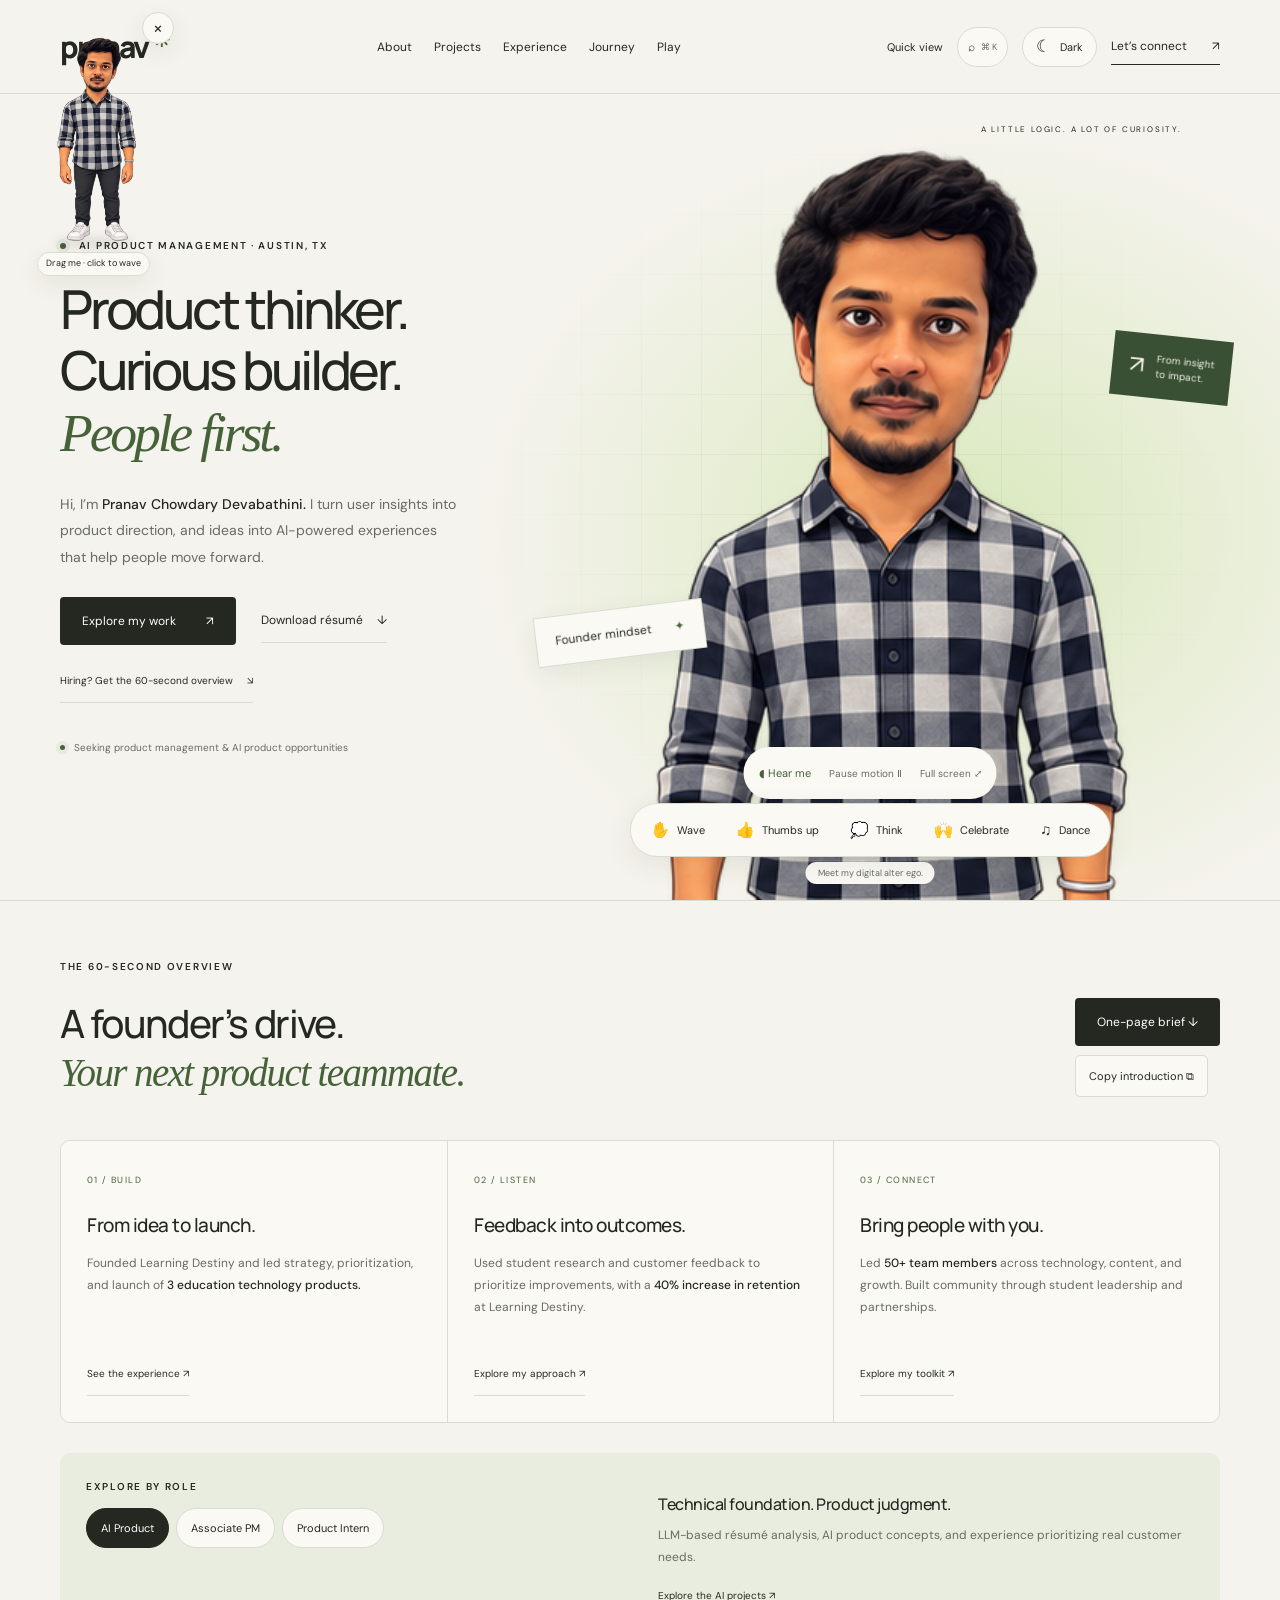
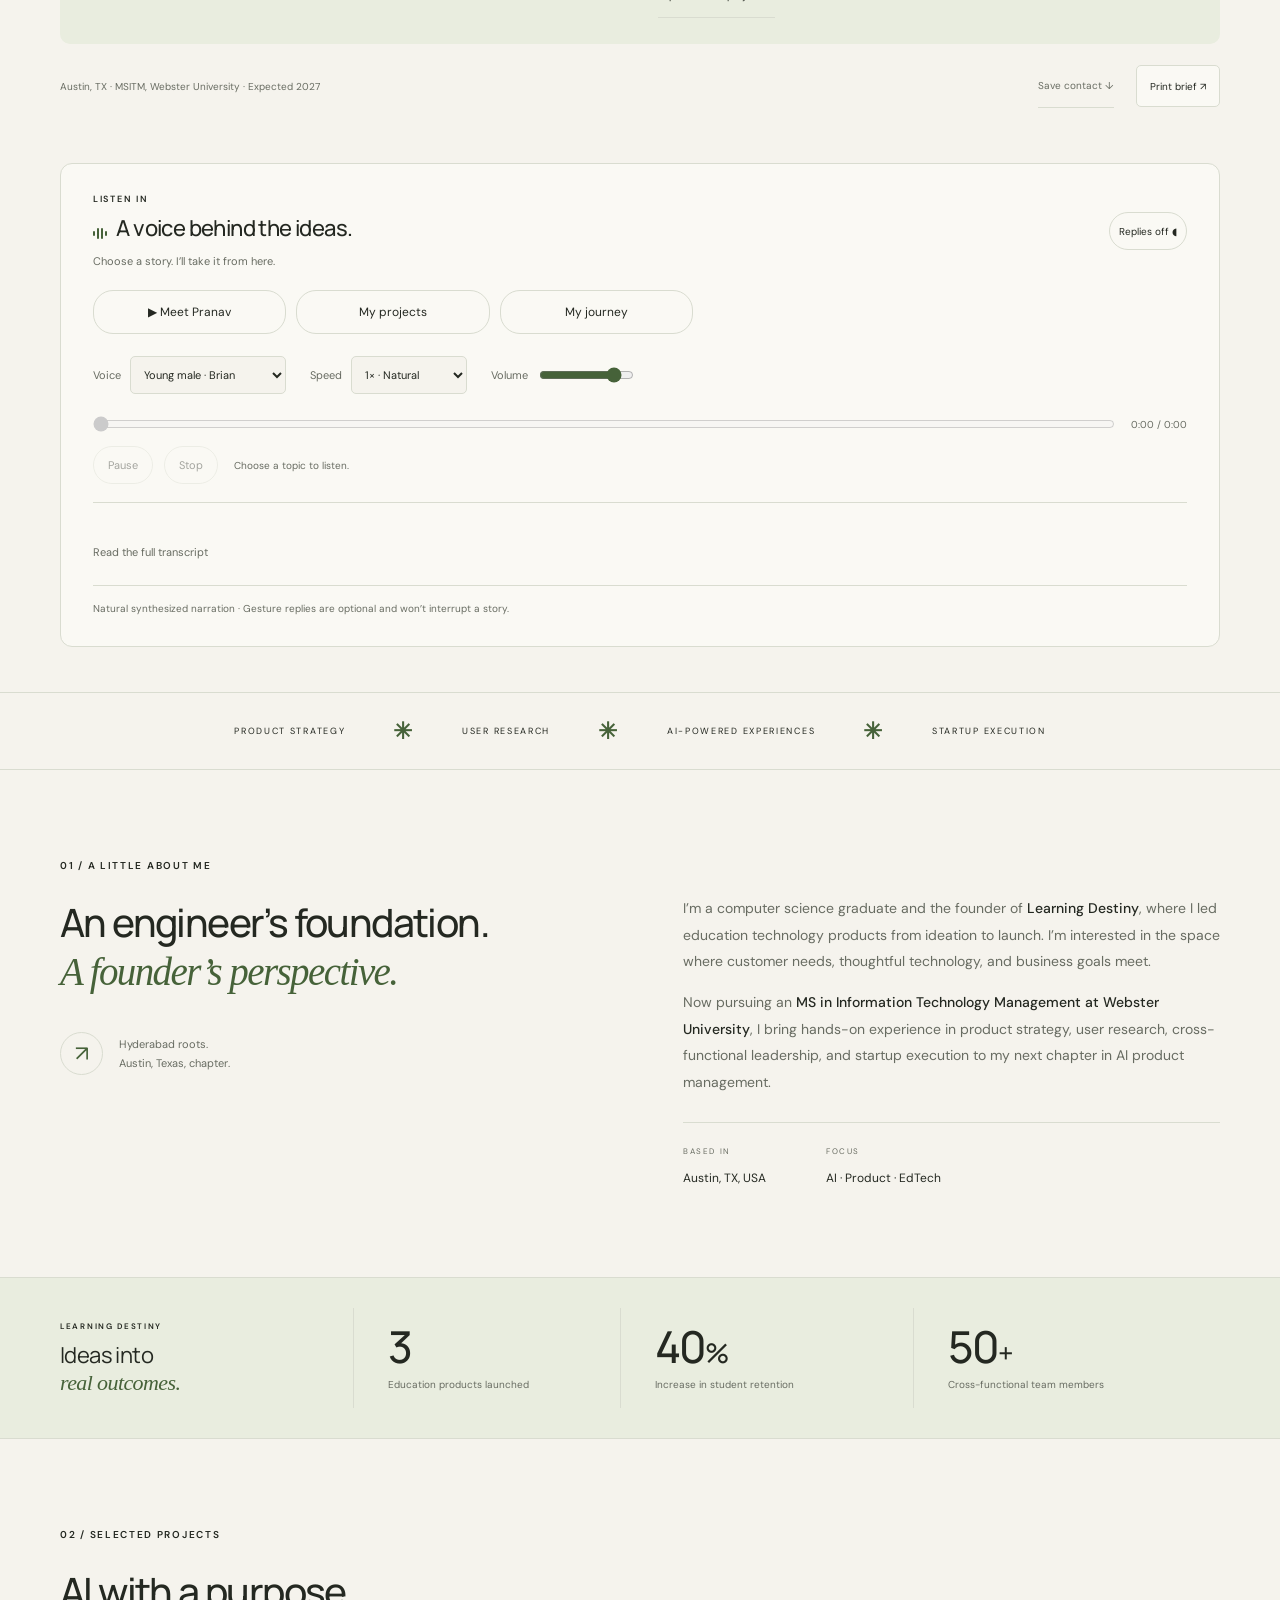
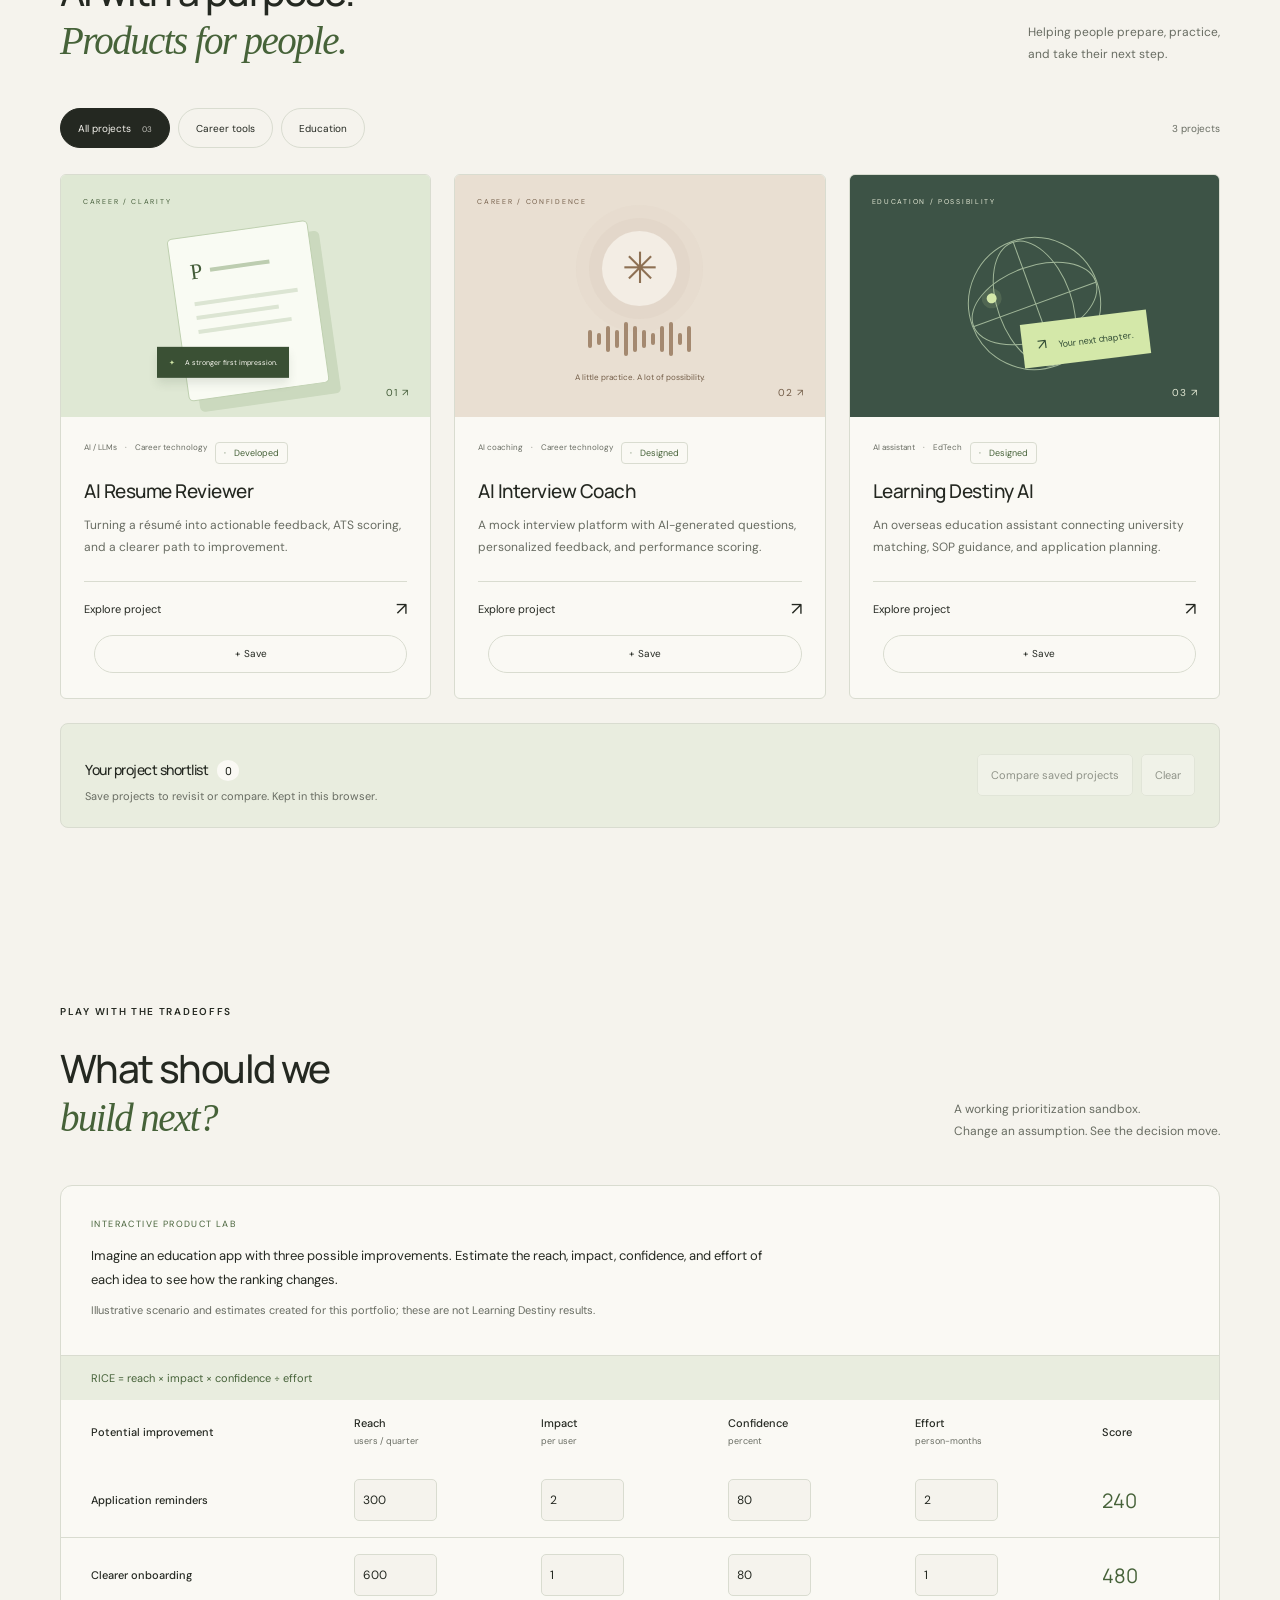
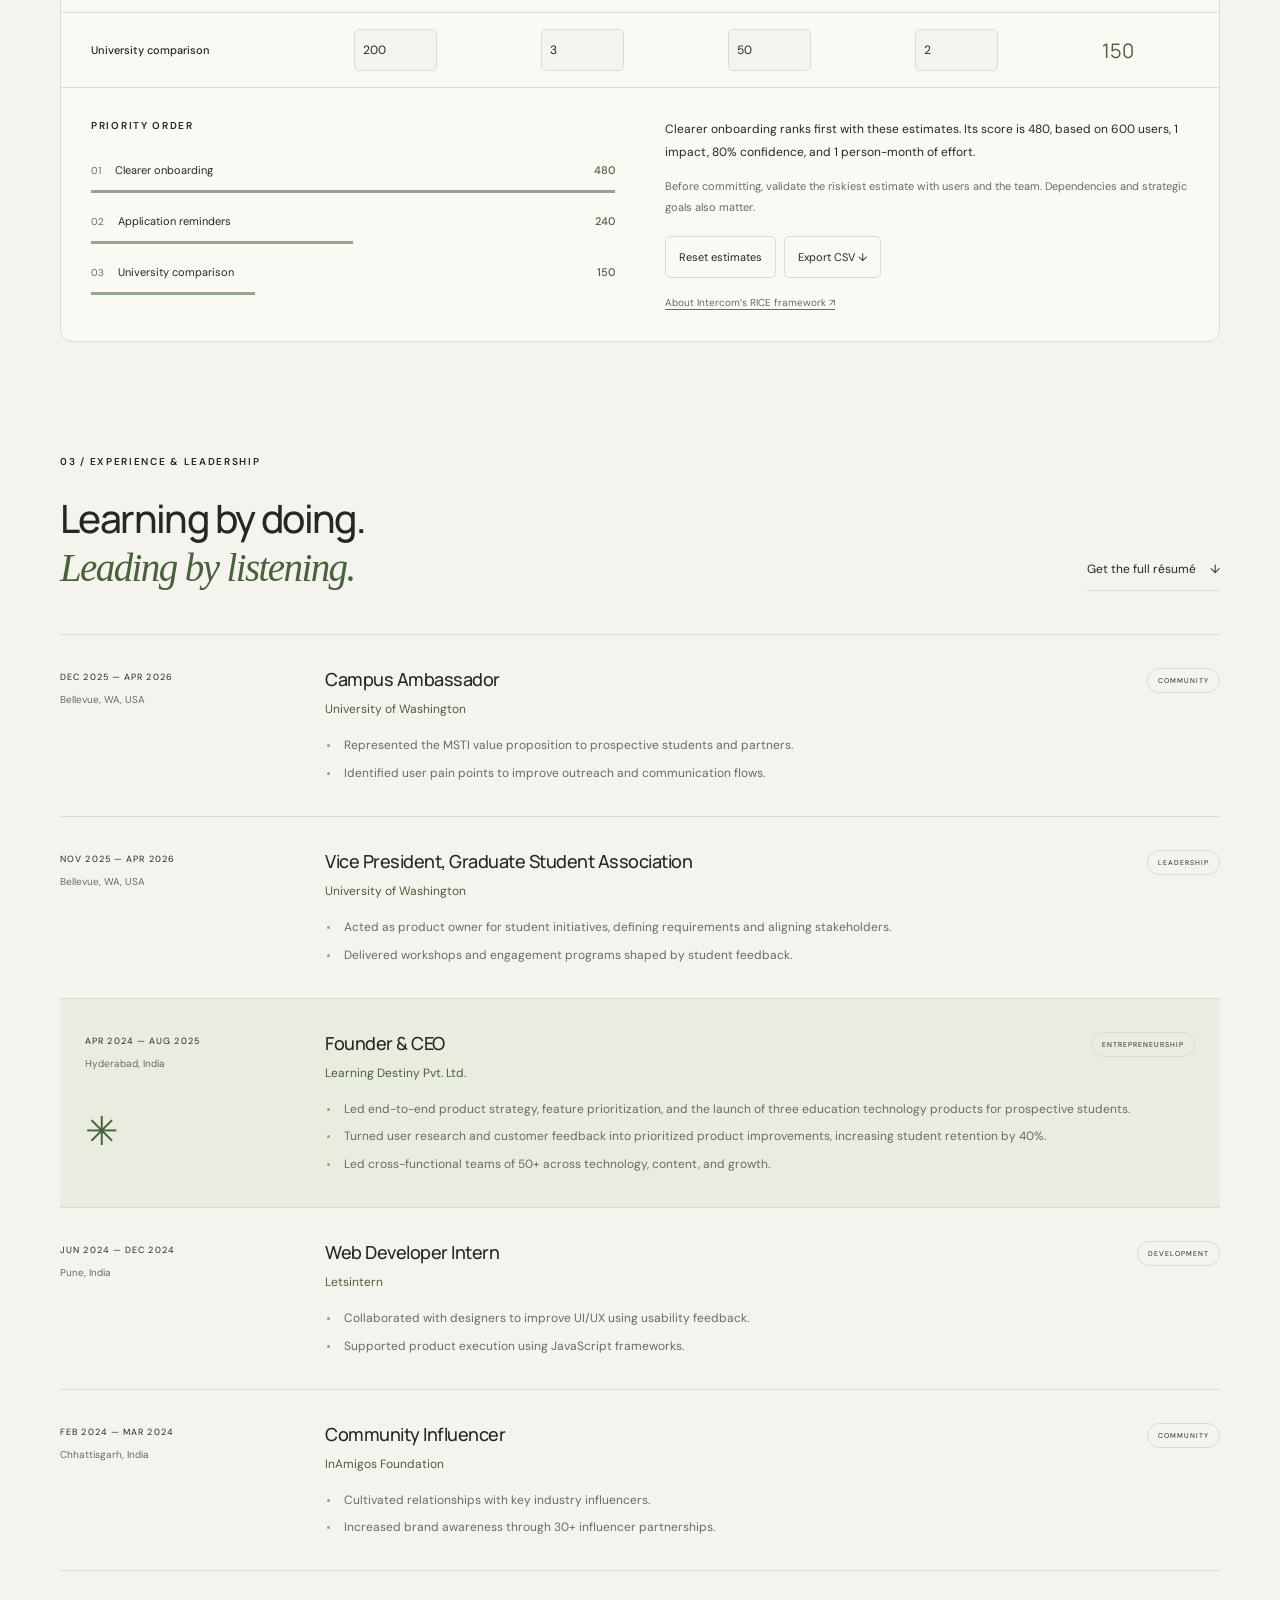
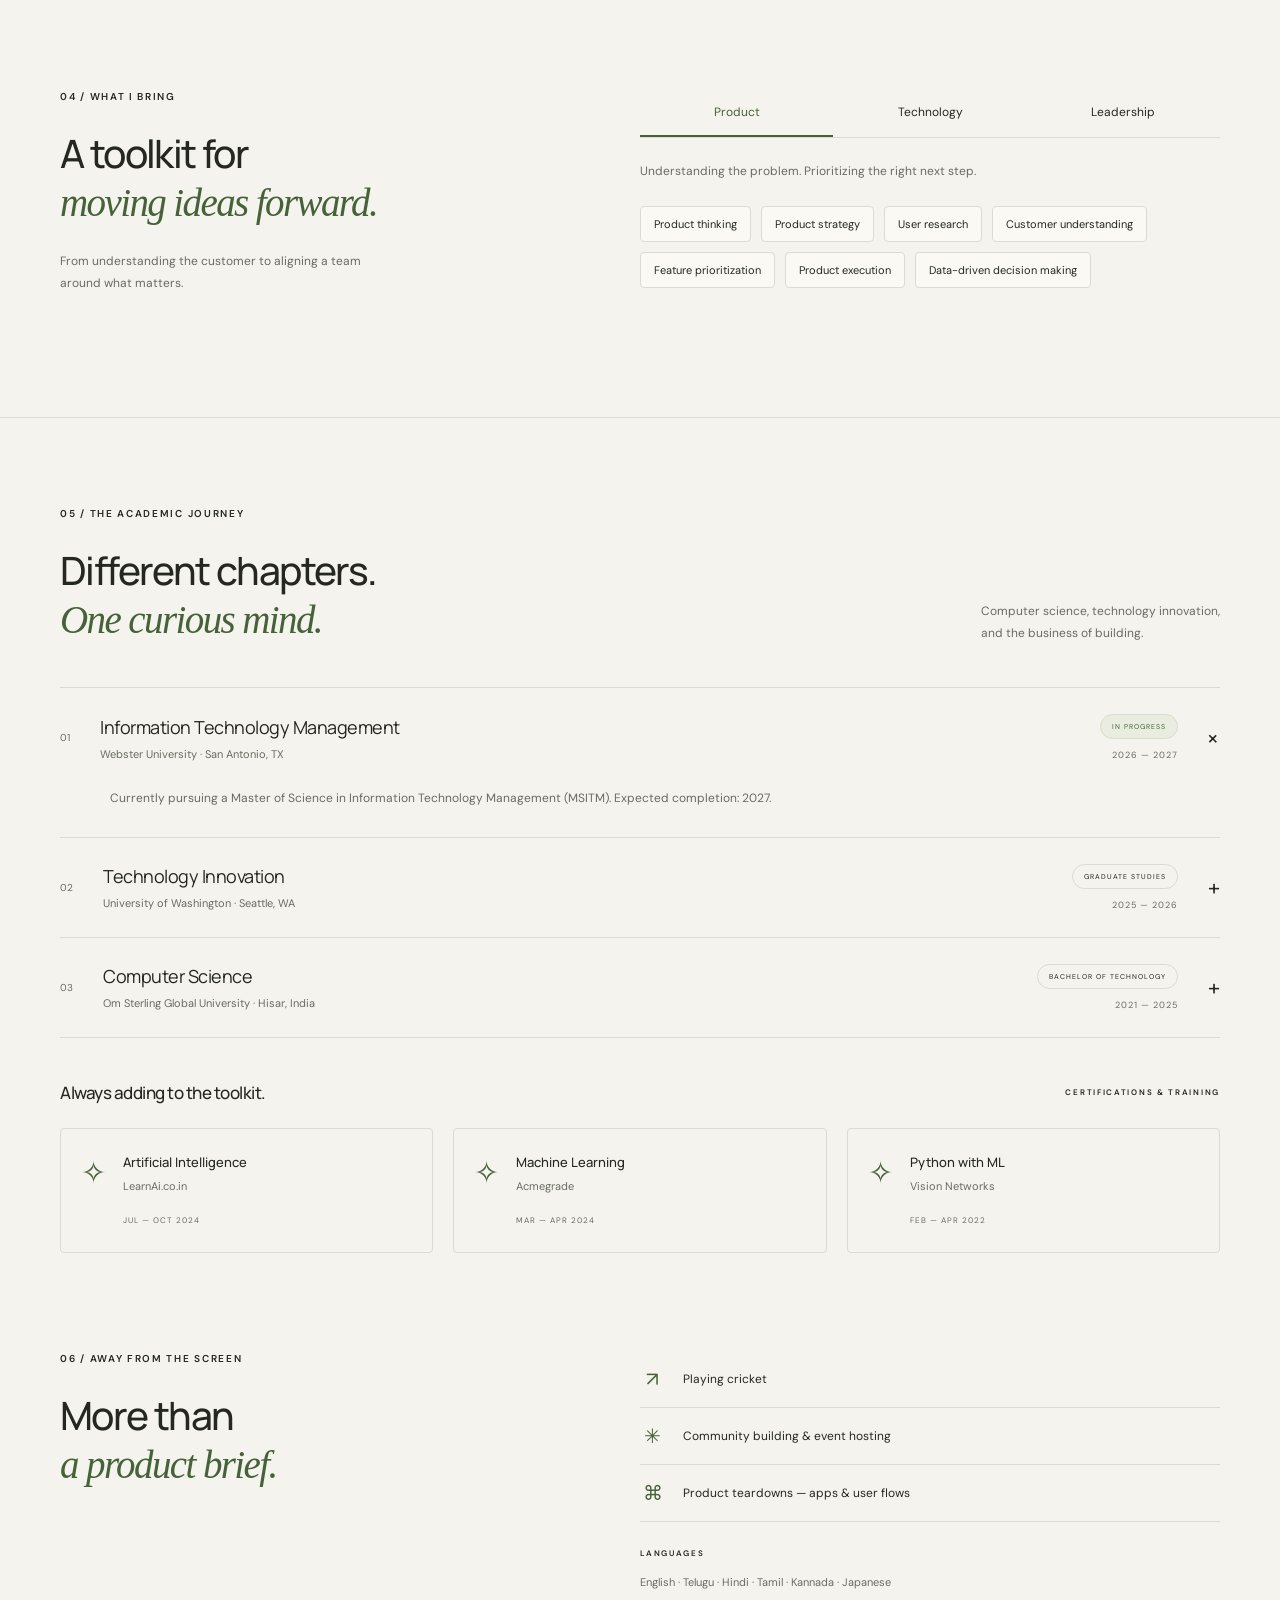
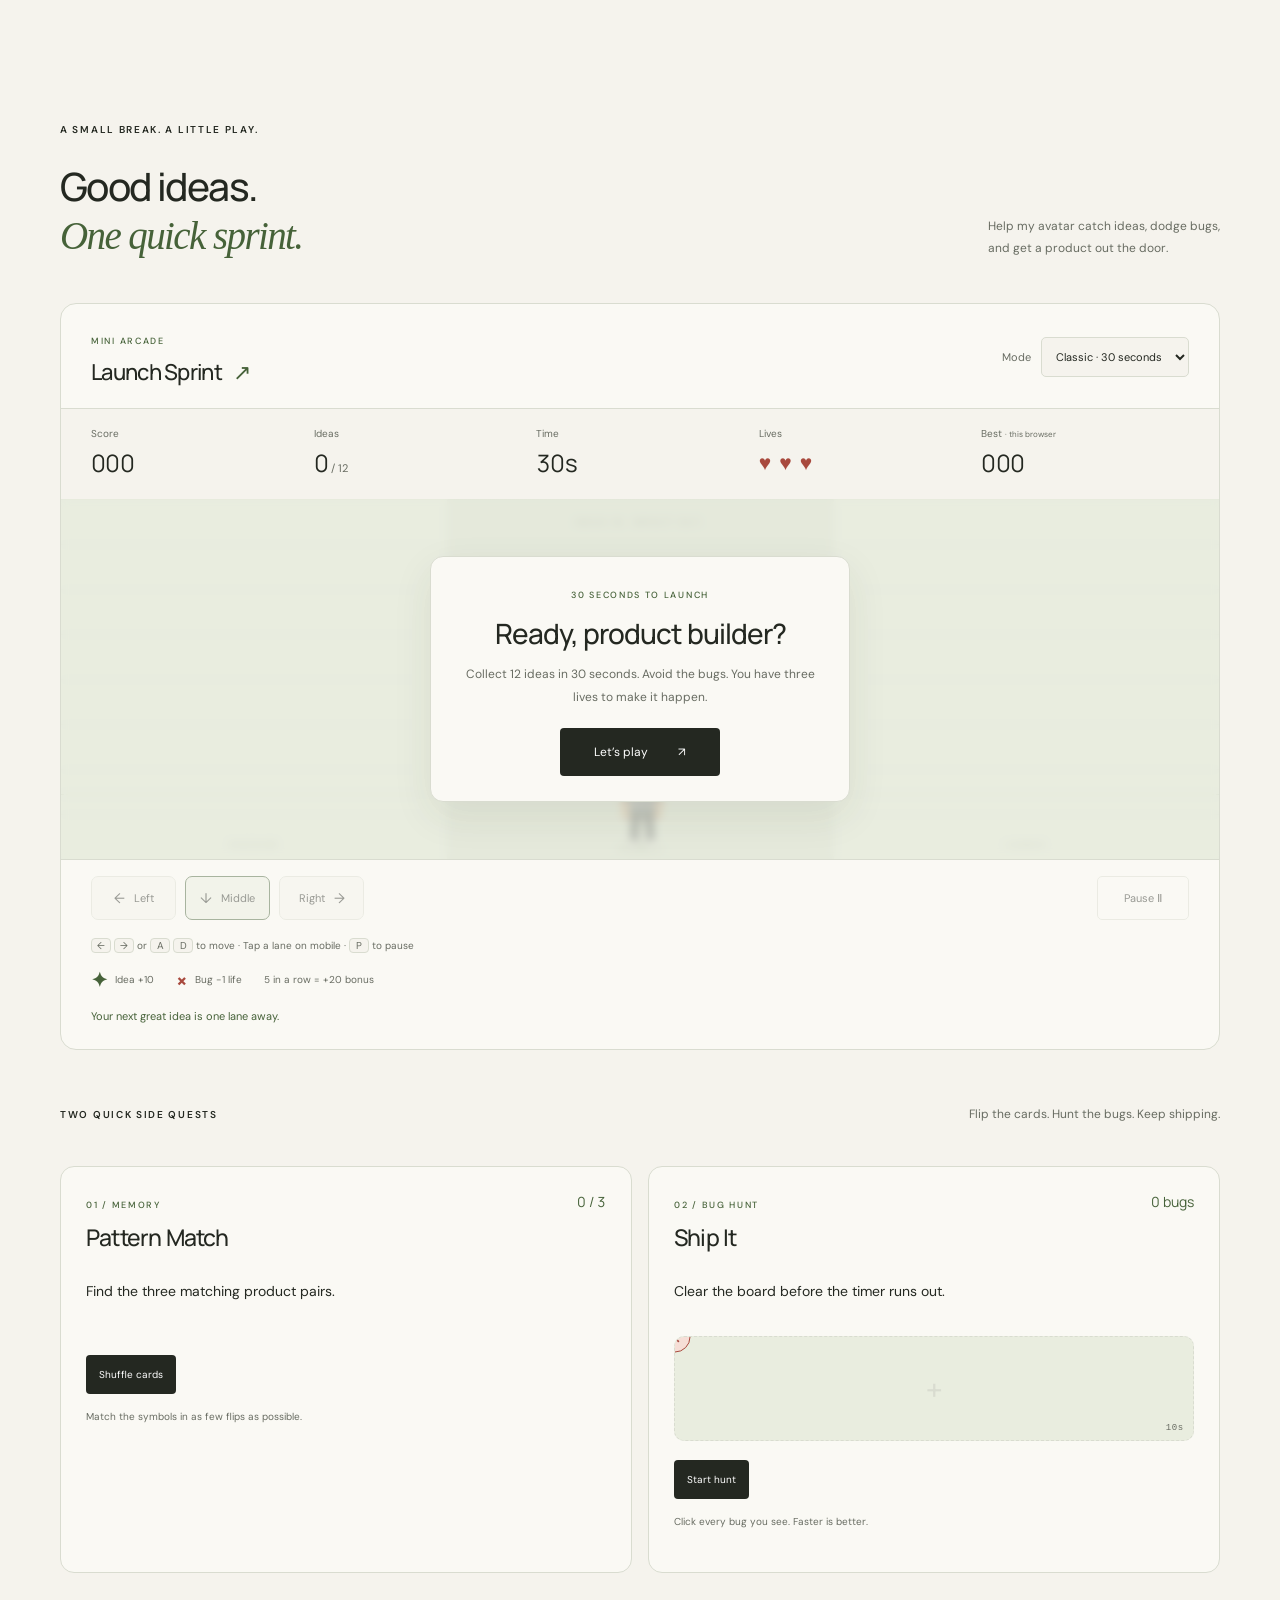
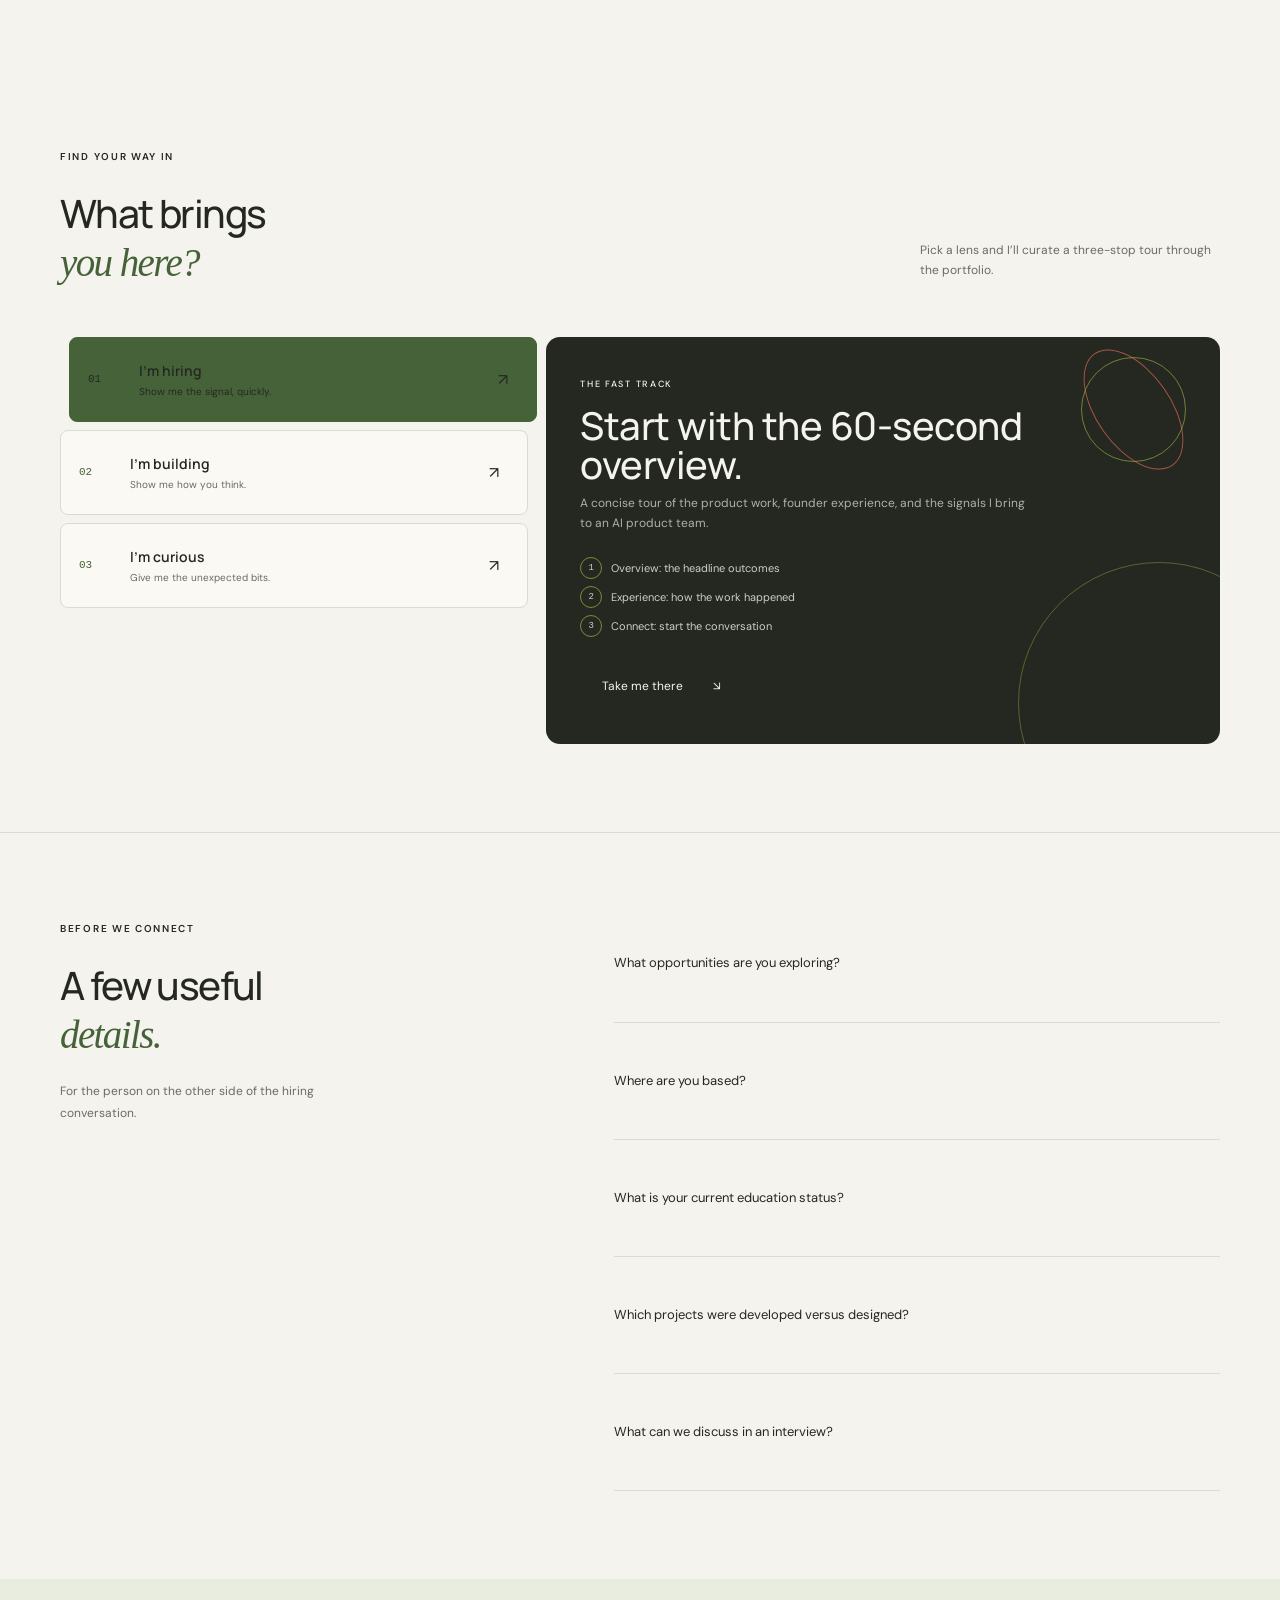
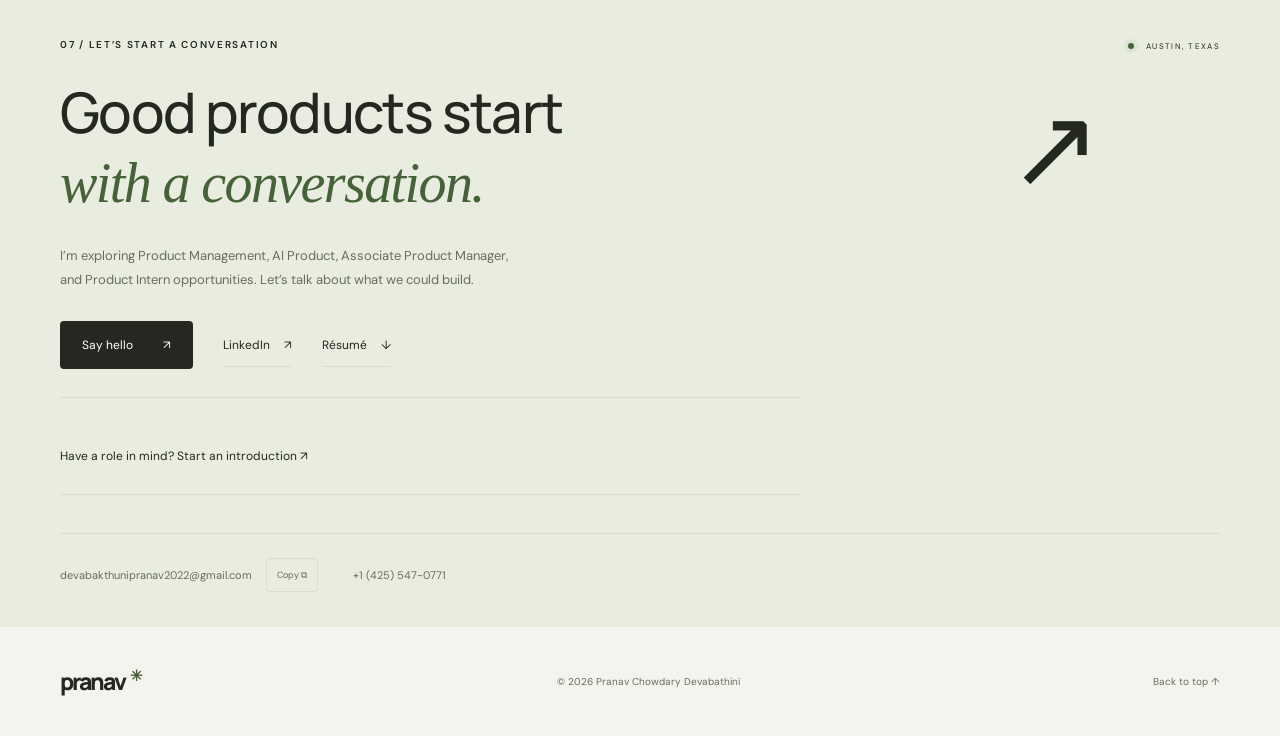
==== index.html @ 9f492f3c "Initial portfolio site" ====
<!doctype html>
<html lang="en">
<head>
  <meta charset="UTF-8">
  <meta name="viewport" content="width=device-width, initial-scale=1.0">
  <meta name="description" content="Pranav Chowdary Devabathini — AI product management, founder of Learning Destiny, and MSITM graduate student. Explore my products, experience, and journey.">
  <meta name="theme-color" content="#f5f3ed">
  <meta property="og:title" content="Pranav Devabathini · Product thinker. Curious builder.">
  <meta property="og:description" content="From user insights to AI-powered products. Explore Pranav’s projects, startup experience, and technology journey.">
  <meta property="og:type" content="website">
  <script type="application/ld+json">{"@context":"https://schema.org","@type":"Person","name":"Pranav Chowdary Devabathini","email":"devabakthunipranav2022@gmail.com","sameAs":["https://www.linkedin.com/in/pranavdevabathini"],"knowsAbout":["AI product development","Product strategy","User research","Cross-functional leadership"],"address":{"@type":"PostalAddress","addressLocality":"Austin","addressRegion":"TX","addressCountry":"US"}}</script>
  <title>Pranav Devabathini · AI & Product</title>
  <link rel="icon" href="assets/favicon.svg" type="image/svg+xml">
  <link rel="preconnect" href="https://fonts.googleapis.com">
  <link rel="preconnect" href="https://fonts.gstatic.com" crossorigin>
  <link rel="stylesheet" href="styles.css">
  <link rel="stylesheet" href="avatar.css">
  <link rel="stylesheet" href="themes.css">
  <script src="theme.js"></script>
  <link rel="preload" href="assets/pranav-avatar-sprite.png" as="image">
  <script src="script.js" defer></script>
  <script src="avatar.js" defer></script>
  <script src="voice-data.js" defer></script>
  <script src="voice.js" defer></script>
  <link rel="stylesheet" href="voice.css">
  <link rel="stylesheet" href="recruiter.css">
  <script src="recruiter.js" defer></script>
  <link rel="stylesheet" href="game.css">
  <script src="game.js" defer></script>
  <script src="side-games.js" defer></script>
  <link rel="stylesheet" href="pathfinder.css">
  <script src="pathfinder.js" defer></script>
  <link rel="preload" href="assets/pranav-avatar-talking.png" as="image">
  <link rel="preload" href="assets/pranav-avatar-gestures.png" as="image">
</head>
<body>
  <a class="skip" href="#main">Skip to content</a>
  <div class="reading-progress" aria-hidden="true"></div>
  <header class="header">
    <a class="wordmark" href="#home" aria-label="Pranav, home">pranav<span>✳</span></a>
    <button class="menu-toggle" aria-expanded="false" aria-controls="navigation">Menu <span aria-hidden="true">☰</span></button>
    <nav id="navigation" aria-label="Main navigation">
      <a href="#about">About</a><a href="#projects">Projects</a><a href="#experience">Experience</a><a href="#journey">Journey</a><a href="#play" class="game-shortcut">Play</a>
      <a class="mobile-contact" href="#connect">Let’s connect ↗</a>
    </nav>
    <div class="header-actions"><a class="quick-link" href="#overview">Quick view</a><button type="button" class="search-trigger" data-command-open aria-label="Search portfolio, Command or Control K">⌕ <span>Search</span><kbd>⌘ K</kbd></button><button id="theme-toggle" class="theme-toggle" type="button" aria-label="Switch to dark theme" aria-pressed="false"><span aria-hidden="true">☾</span> <span id="theme-label">Dark</span></button><a class="header-cta" href="#connect">Let’s connect <span aria-hidden="true">↗</span></a></div>
  </header>
  <main id="main">
    <section class="hero" id="home" aria-labelledby="hero-title">
      <div class="hero-copy">
        <p class="eyebrow"><span class="dot"></span> AI PRODUCT MANAGEMENT · AUSTIN, TX</p>
        <h1 id="hero-title">Product thinker.<br>Curious builder.<br><em>People first.</em></h1>
        <p class="intro">Hi, I’m <strong>Pranav Chowdary Devabathini.</strong> I turn user insights into product direction, and ideas into AI-powered experiences that help people move forward.</p>
        <div class="hero-actions"><a class="button" href="#projects">Explore my work <span aria-hidden="true">↗</span></a><a class="text-link" href="assets/pranav-devabathini-resume.pdf" download>Download résumé <span aria-hidden="true">↓</span></a></div>
        <a class="hero-quick text-link" href="#overview">Hiring? Get the 60-second overview <span aria-hidden="true">↘</span></a><div class="availability"><span class="dot"></span><span>Seeking product management & AI product opportunities</span></div>

      </div>
      <div class="portrait-wrap">
        <div class="orbit-label">A LITTLE LOGIC. A LOT OF CURIOSITY.</div>
        <button class="portrait" id="portrait" aria-label="Say hello to Pranav’s animated avatar" aria-describedby="portrait-hint">
          <span class="portrait-grid" aria-hidden="true"></span>
          <span class="portrait-top" aria-hidden="true"><span>THE PERSON BEHIND THE PRODUCT</span><span>↗</span></span>
          <span class="monogram-orbit orbit-one" aria-hidden="true"></span><span class="monogram-orbit orbit-two" aria-hidden="true"></span>
          <span class="avatar-art hero-avatar" aria-hidden="true"></span>
          <span class="portrait-bottom" aria-hidden="true"><span>PRANAV CHOWDARY<br>DEVABATHINI</span><span class="small-star">✳</span></span>
        </button>
        <span class="floating-tag">Founder mindset <span aria-hidden="true">✦</span></span>
        <span class="floating-note"><span aria-hidden="true">↗</span> From insight<br>to impact.</span>
        <div class="portrait-controls"><button type="button" class="hear-me" data-voice-play="intro" id="portrait-hint">◖ Hear me</button><button id="motion" aria-pressed="false">Pause motion <span aria-hidden="true">Ⅱ</span></button><button id="avatar-spotlight" type="button">Full screen ⤢</button></div>
        <div class="gesture-bar" role="group" aria-label="Choose an avatar gesture">
          <button data-gesture="wave" type="button" aria-pressed="false"><span aria-hidden="true">✋</span> Wave</button>
          <button data-gesture="thumbs" type="button" aria-pressed="false"><span aria-hidden="true">👍</span> Thumbs up</button>
          <button data-gesture="think" type="button" aria-pressed="false"><span aria-hidden="true">💭</span> Think</button>
          <button data-gesture="celebrate" type="button" aria-pressed="false"><span aria-hidden="true">🙌</span> Celebrate</button>
          <button data-gesture="dance" type="button" aria-pressed="false"><span aria-hidden="true">♫</span> Dance</button>
        </div><p class="gesture-status" id="gesture-status" role="status">Meet my digital alter ego.</p>
      </div>
    </section>

    <section id="overview" class="section recruiter-overview" aria-labelledby="overview-title">
      <div class="section-heading"><div><p class="eyebrow">THE 60-SECOND OVERVIEW</p><h2 id="overview-title">A founder’s drive.<br><em>Your next product teammate.</em></h2></div><div class="overview-tools"><a class="button" href="assets/pranav-recruiter-brief.pdf" download>One-page brief ↓</a><button class="subtle-button" type="button" id="copy-summary">Copy introduction ⧉</button></div></div>
      <div class="overview-grid">
        <article class="overview-card"><span class="overview-number">01 / BUILD</span><h3>From idea to launch.</h3><p>Founded Learning Destiny and led strategy, prioritization, and launch of <strong>3 education technology products.</strong></p><a class="text-link" href="#founder-experience">See the experience ↗</a></article>
        <article class="overview-card"><span class="overview-number">02 / LISTEN</span><h3>Feedback into outcomes.</h3><p>Used student research and customer feedback to prioritize improvements, with a <strong>40% increase in retention</strong> at Learning Destiny.</p><a class="text-link" href="#experience">Explore my approach ↗</a></article>
        <article class="overview-card"><span class="overview-number">03 / CONNECT</span><h3>Bring people with you.</h3><p>Led <strong>50+ team members</strong> across technology, content, and growth. Built community through student leadership and partnerships.</p><a class="text-link" href="#skills">Explore my toolkit ↗</a></article>
      </div>
      <div class="role-fit"><div><p class="eyebrow">EXPLORE BY ROLE</p><div class="role-options" role="group" aria-label="Choose a product role"><button type="button" data-role-fit="ai" aria-pressed="true">AI Product</button><button type="button" data-role-fit="apm" aria-pressed="false">Associate PM</button><button type="button" data-role-fit="intern" aria-pressed="false">Product Intern</button></div></div><div id="role-evidence" aria-live="polite"><h3>Technical foundation. Product judgment.</h3><p>LLM-based résumé analysis, AI product concepts, and experience prioritizing real customer needs.</p><a class="text-link" href="#projects">Explore the AI projects ↗</a></div></div>
      <div class="overview-foot"><span>Austin, TX · MSITM, Webster University · Expected 2027</span><span id="summary-status" role="status"></span><a href="assets/pranav-devabathini.vcf" download class="text-link">Save contact ↓</a><button type="button" id="print-brief" class="subtle-button">Print brief ↗</button></div>
    </section>
    <section class="voice-section" id="listen" aria-labelledby="listen-title">
      <div class="voice-box">
        <div class="voice-heading"><div><p class="eyebrow">LISTEN IN</p><h2 id="listen-title"><span class="voice-bars" aria-hidden="true"><i></i><i></i><i></i><i></i></span> A voice behind the ideas.</h2><p>Choose a story. I’ll take it from here.</p></div><button data-voice-toggle type="button" aria-pressed="false">Replies off ◖</button></div>
        <div class="voice-topics" role="group" aria-label="Narration topics"><button data-voice-play="intro" type="button">▶ Meet Pranav</button><button data-voice-play="projects" type="button">My projects</button><button data-voice-play="journey" type="button">My journey</button></div>
        <div class="voice-settings"><label>Voice<select data-voice-choice aria-label="Narration voice"><option value="young" selected>Young male · Brian</option><option value="india">Indian English · Prabhat</option><option value="us">US English · Guy</option></select></label><label>Speed<select data-voice-rate aria-label="Narration speed"><option value="0.85">0.85× · Relaxed</option><option value="1" selected>1× · Natural</option><option value="1.15">1.15× · Brisk</option></select></label><label>Volume<input data-voice-volume type="range" min="0" max="100" value="85" aria-label="Narration volume"></label></div>
        <div class="voice-progress"><input data-voice-seek type="range" min="0" max="1" step="0.1" value="0" disabled aria-label="Narration playback position"><span data-voice-time>0:00 / 0:00</span></div>
        <div class="voice-transport"><button data-voice-pause type="button" disabled>Pause</button><button data-voice-stop type="button" disabled>Stop</button><span data-voice-status role="status">Choose a topic to listen.</span></div>
        <details class="voice-transcript"><summary>Read the full transcript</summary><p data-voice-transcript>Hi, I’m Pranav. I build AI-powered products, and I’m the founder of Learning Destiny. I started in Hyderabad, and I’m now based in Austin, Texas. I’m pursuing a master’s in Information Technology Management at Webster University. Explore my projects, or say hello. I’d love to connect.</p></details>
        <p class="voice-footnote">Natural synthesized narration · Gesture replies are optional and won’t interrupt a story.</p>
      </div>
    </section>
    <div class="ticker" aria-hidden="true"><span>PRODUCT STRATEGY</span><b>✳</b><span>USER RESEARCH</span><b>✳</b><span>AI-POWERED EXPERIENCES</span><b>✳</b><span>STARTUP EXECUTION</span></div>

    <section id="about" class="section about" aria-labelledby="about-title">
      <div><p class="eyebrow">01 / A LITTLE ABOUT ME</p><h2 id="about-title">An engineer’s foundation.<br><em>A founder’s perspective.</em></h2><div class="location-stamp"><span aria-hidden="true">↗</span><span>Hyderabad roots.<br>Austin, Texas, chapter.</span></div></div>
      <div class="about-copy"><p>I’m a computer science graduate and the founder of <strong>Learning Destiny</strong>, where I led education technology products from ideation to launch. I’m interested in the space where customer needs, thoughtful technology, and business goals meet.</p><p>Now pursuing an <strong>MS in Information Technology Management at Webster University</strong>, I bring hands-on experience in product strategy, user research, cross-functional leadership, and startup execution to my next chapter in AI product management.</p><div class="facts"><div><small>BASED IN</small><span>Austin, TX, USA</span></div><div><small>FOCUS</small><span>AI · Product · EdTech</span></div></div></div>
    </section>
    <div class="impact-strip" aria-label="Highlights from Learning Destiny"><div class="impact-context"><span class="eyebrow">LEARNING DESTINY</span><p>Ideas into<br><em>real outcomes.</em></p></div><div><strong>3</strong><span>Education products launched</span></div><div><strong>40<span>%</span></strong><span>Increase in student retention</span></div><div><strong>50<span>+</span></strong><span>Cross-functional team members</span></div></div>

    <section id="projects" class="section projects" aria-labelledby="projects-title">
      <div class="section-heading"><div><p class="eyebrow">02 / SELECTED PROJECTS</p><h2 id="projects-title">AI with a purpose.<br><em>Products for people.</em></h2></div><p>Helping people prepare, practice,<br>and take their next step.</p></div>
      <div class="filter-bar"><div class="filters" role="group" aria-label="Filter projects"><button class="filter active" data-filter="all" aria-pressed="true">All projects <span>03</span></button><button class="filter" data-filter="career" aria-pressed="false">Career tools</button><button class="filter" data-filter="education" aria-pressed="false">Education</button></div><span class="project-count" id="project-count" role="status">3 projects</span></div>
      <div class="cards">
        <article class="project-card" data-category="career">
          <div class="project-art resume-art" aria-hidden="true"><span class="art-label">CAREER / CLARITY</span><div class="resume-visual"><div class="document-icon">P<span></span></div><div class="mock-lines"><i></i><i></i><i></i></div><div class="review-note"><span>✦</span> A stronger first impression.</div></div><span class="art-corner">01 ↗</span></div>
          <div class="card-caption"><div class="tags"><span>AI / LLMs</span><span>Career technology</span></div><h3>AI Resume Reviewer</h3><p>Turning a résumé into actionable feedback, ATS scoring, and a clearer path to improvement.</p><button class="project-open" data-project="resume">Explore project <span aria-hidden="true">↗</span></button></div>
        </article>
        <article class="project-card" data-category="career">
          <div class="project-art interview-art" aria-hidden="true"><span class="art-label">CAREER / CONFIDENCE</span><div class="interview-visual"><div class="audio-orb">✳</div><div class="waveform"><i></i><i></i><i></i><i></i><i></i><i></i><i></i><i></i><i></i><i></i><i></i><i></i></div><span>A little practice. A lot of possibility.</span></div><span class="art-corner">02 ↗</span></div>
          <div class="card-caption"><div class="tags"><span>AI coaching</span><span>Career technology</span></div><h3>AI Interview Coach</h3><p>A mock interview platform with AI-generated questions, personalized feedback, and performance scoring.</p><button class="project-open" data-project="interview">Explore project <span aria-hidden="true">↗</span></button></div>
        </article>
        <article class="project-card" data-category="education">
          <div class="project-art education-art" aria-hidden="true"><span class="art-label">EDUCATION / POSSIBILITY</span><div class="education-visual"><div class="globe"><span></span><span></span><span></span></div><div class="destination"><span>↗</span> Your next chapter.</div></div><span class="art-corner">03 ↗</span></div>
          <div class="card-caption"><div class="tags"><span>AI assistant</span><span>EdTech</span></div><h3>Learning Destiny AI</h3><p>An overseas education assistant connecting university matching, SOP guidance, and application planning.</p><button class="project-open" data-project="destiny">Explore project <span aria-hidden="true">↗</span></button></div>
        </article>
      </div>
      <div class="shortlist-panel"><div><h3>Your project shortlist <span id="shortlist-count">0</span></h3><p>Save projects to revisit or compare. Kept in this browser.</p></div><div class="shortlist-actions"><button type="button" id="compare-projects" class="subtle-button" disabled>Compare saved projects</button><button type="button" id="clear-shortlist" class="subtle-button" disabled>Clear</button></div><p id="shortlist-status" role="status"></p></div>
      <noscript><p>For more project details, <a class="text-link" href="assets/pranav-devabathini-resume.pdf">read my résumé ↗</a>.</p></noscript>
    </section>


    <section id="product-lab" class="section product-lab" aria-labelledby="lab-title">
      <div class="section-heading"><div><p class="eyebrow">PLAY WITH THE TRADEOFFS</p><h2 id="lab-title">What should we<br><em>build next?</em></h2></div><p>A working prioritization sandbox.<br>Change an assumption. See the decision move.</p></div>
      <div class="lab-shell"><div class="lab-intro"><span class="lab-badge">INTERACTIVE PRODUCT LAB</span><p>Imagine an education app with three possible improvements. Estimate the reach, impact, confidence, and effort of each idea to see how the ranking changes.</p><p class="lab-note">Illustrative scenario and estimates created for this portfolio; these are not Learning Destiny results.</p></div>
      <div class="rice-table-wrap" tabindex="0" role="region" aria-label="Edit prioritization estimates"><table class="rice-table"><caption>RICE = reach × impact × confidence ÷ effort</caption><thead><tr><th scope="col">Potential improvement</th><th scope="col">Reach<small>users / quarter</small></th><th scope="col">Impact<small>per user</small></th><th scope="col">Confidence<small>percent</small></th><th scope="col">Effort<small>person-months</small></th><th scope="col">Score</th></tr></thead><tbody id="rice-inputs"></tbody></table></div>
      <div class="lab-results"><div><p class="eyebrow">PRIORITY ORDER</p><ol id="rice-ranking" aria-label="Ranked product ideas"></ol></div><div class="lab-decision"><p id="rice-insight" role="status"></p><p>Before committing, validate the riskiest estimate with users and the team. Dependencies and strategic goals also matter.</p><div class="lab-actions"><button type="button" id="rice-reset" class="subtle-button">Reset estimates</button><button type="button" id="rice-export" class="subtle-button">Export CSV ↓</button></div><a class="framework-link" href="https://www.intercom.com/blog/rice-simple-prioritization-for-product-managers/" target="_blank" rel="noopener noreferrer">About Intercom’s RICE framework ↗</a></div></div></div>
    </section>
    <section id="experience" class="section experience" aria-labelledby="experience-title">
      <div class="section-heading"><div><p class="eyebrow">03 / EXPERIENCE & LEADERSHIP</p><h2 id="experience-title">Learning by doing.<br><em>Leading by listening.</em></h2></div><a class="text-link" href="assets/pranav-devabathini-resume.pdf" download>Get the full résumé <span aria-hidden="true">↓</span></a></div>
      <div class="experience-list">
        <article class="experience-row"><div class="role-meta"><span>DEC 2025 — APR 2026</span><small>Bellevue, WA, USA</small></div><div class="role-content"><div class="role-heading"><h3>Campus Ambassador</h3><span class="role-tag">COMMUNITY</span></div><p class="organization">University of Washington</p><ul><li>Represented the MSTI value proposition to prospective students and partners.</li><li>Identified user pain points to improve outreach and communication flows.</li></ul></div></article>
        <article class="experience-row"><div class="role-meta"><span>NOV 2025 — APR 2026</span><small>Bellevue, WA, USA</small></div><div class="role-content"><div class="role-heading"><h3>Vice President, Graduate Student Association</h3><span class="role-tag">LEADERSHIP</span></div><p class="organization">University of Washington</p><ul><li>Acted as product owner for student initiatives, defining requirements and aligning stakeholders.</li><li>Delivered workshops and engagement programs shaped by student feedback.</li></ul></div></article>
        <article class="experience-row featured-role" id="founder-experience"><div class="role-meta"><span>APR 2024 — AUG 2025</span><small>Hyderabad, India</small><span class="founder-mark" aria-hidden="true">✳</span></div><div class="role-content"><div class="role-heading"><h3>Founder & CEO</h3><span class="role-tag">ENTREPRENEURSHIP</span></div><p class="organization">Learning Destiny Pvt. Ltd.</p><ul><li>Led end-to-end product strategy, feature prioritization, and the launch of three education technology products for prospective students.</li><li>Turned user research and customer feedback into prioritized product improvements, increasing student retention by 40%.</li><li>Led cross-functional teams of 50+ across technology, content, and growth.</li></ul></div></article>
        <article class="experience-row"><div class="role-meta"><span>JUN 2024 — DEC 2024</span><small>Pune, India</small></div><div class="role-content"><div class="role-heading"><h3>Web Developer Intern</h3><span class="role-tag">DEVELOPMENT</span></div><p class="organization">Letsintern</p><ul><li>Collaborated with designers to improve UI/UX using usability feedback.</li><li>Supported product execution using JavaScript frameworks.</li></ul></div></article>
        <article class="experience-row"><div class="role-meta"><span>FEB 2024 — MAR 2024</span><small>Chhattisgarh, India</small></div><div class="role-content"><div class="role-heading"><h3>Community Influencer</h3><span class="role-tag">COMMUNITY</span></div><p class="organization">InAmigos Foundation</p><ul><li>Cultivated relationships with key industry influencers.</li><li>Increased brand awareness through 30+ influencer partnerships.</li></ul></div></article>
      </div>
    </section>

    <section id="skills" class="section skills" aria-labelledby="skills-title"><div class="skills-intro"><p class="eyebrow">04 / WHAT I BRING</p><h2 id="skills-title">A toolkit for<br><em>moving ideas forward.</em></h2><p>From understanding the customer to aligning a team around what matters.</p></div><div class="skills-content"><div class="skill-tabs" role="tablist" aria-label="Skill categories"><button role="tab" id="tab-product" aria-selected="true" aria-controls="panel-product" data-tab="product">Product</button><button role="tab" id="tab-technology" aria-selected="false" aria-controls="panel-technology" tabindex="-1" data-tab="technology">Technology</button><button role="tab" id="tab-leadership" aria-selected="false" aria-controls="panel-leadership" tabindex="-1" data-tab="leadership">Leadership</button></div>
      <div class="skill-panel" id="panel-product" role="tabpanel" aria-labelledby="tab-product" tabindex="0"><p>Understanding the problem. Prioritizing the right next step.</p><ul class="skill-chips"><li>Product thinking</li><li>Product strategy</li><li>User research</li><li>Customer understanding</li><li>Feature prioritization</li><li>Product execution</li><li>Data-driven decision making</li></ul></div>
      <div class="skill-panel" id="panel-technology" role="tabpanel" aria-labelledby="tab-technology" tabindex="0" hidden><p>A computer science foundation applied to AI-powered experiences.</p><ul class="skill-chips"><li>AI product development</li><li>LLM-based applications</li><li>Development process</li><li>JavaScript frameworks</li><li>UI/UX collaboration</li><li>Python & machine learning training</li></ul></div>
      <div class="skill-panel" id="panel-leadership" role="tabpanel" aria-labelledby="tab-leadership" tabindex="0" hidden><p>Bringing people together around a shared product direction.</p><ul class="skill-chips"><li>Cross-functional leadership</li><li>Stakeholder alignment</li><li>Startup execution</li><li>Community building</li><li>Workshops & events</li><li>Partnership development</li></ul></div>
    </div></section>

    <section id="journey" class="section journey" aria-labelledby="journey-title"><div class="section-heading"><div><p class="eyebrow">05 / THE ACADEMIC JOURNEY</p><h2 id="journey-title">Different chapters.<br><em>One curious mind.</em></h2></div><p>Computer science, technology innovation,<br>and the business of building.</p></div><div class="timeline">
      <details open><summary><span class="chapter">01</span><span class="degree">Information Technology Management<small>Webster University · San Antonio, TX</small></span><span class="degree-meta"><span class="degree-type current">IN PROGRESS</span><span>2026 — 2027</span></span><span class="expand" aria-hidden="true">+</span></summary><div class="chapter-body"><p>Currently pursuing a Master of Science in Information Technology Management (MSITM). Expected completion: 2027.</p></div></details>
      <details><summary><span class="chapter">02</span><span class="degree">Technology Innovation<small>University of Washington · Seattle, WA</small></span><span class="degree-meta"><span class="degree-type">GRADUATE STUDIES</span><span>2025 — 2026</span></span><span class="expand" aria-hidden="true">+</span></summary><div class="chapter-body"><p>Completed two graduate quarters in the Master of Science in Technology Innovation (MSTI) program before discontinuing my studies.</p></div></details>
      <details><summary><span class="chapter">03</span><span class="degree">Computer Science<small>Om Sterling Global University · Hisar, India</small></span><span class="degree-meta"><span class="degree-type">BACHELOR OF TECHNOLOGY</span><span>2021 — 2025</span></span><span class="expand" aria-hidden="true">+</span></summary><div class="chapter-body"><p>Bachelor of Technology in Computer Science — the engineering foundation behind my work in product development and AI.</p></div></details>
    </div>
    <div class="certification-heading"><h3>Always adding to the toolkit.</h3><span class="eyebrow">CERTIFICATIONS & TRAINING</span></div><div class="certifications"><article><span aria-hidden="true">✧</span><div><h4>Artificial Intelligence</h4><p>LearnAi.co.in</p><small>JUL — OCT 2024</small></div></article><article><span aria-hidden="true">✧</span><div><h4>Machine Learning</h4><p>Acmegrade</p><small>MAR — APR 2024</small></div></article><article><span aria-hidden="true">✧</span><div><h4>Python with ML</h4><p>Vision Networks</p><small>FEB — APR 2022</small></div></article></div>
    </section>

    <section class="section beyond" aria-labelledby="beyond-title"><div><p class="eyebrow">06 / AWAY FROM THE SCREEN</p><h2 id="beyond-title">More than<br><em>a product brief.</em></h2></div><div class="beyond-content"><div class="interest-list"><span><b aria-hidden="true">↗</b> Playing cricket</span><span><b aria-hidden="true">✳</b> Community building & event hosting</span><span><b aria-hidden="true">⌘</b> Product teardowns — apps & user flows</span></div><div class="languages"><span class="eyebrow">LANGUAGES</span><p>English · Telugu · Hindi · Tamil · Kannada · Japanese</p></div></div></section>


    <section id="play" class="section game-section" aria-labelledby="game-title">
      <div class="section-heading"><div><p class="eyebrow">A SMALL BREAK. A LITTLE PLAY.</p><h2 id="game-title">Good ideas.<br><em>One quick sprint.</em></h2></div><p>Help my avatar catch ideas, dodge bugs,<br>and get a product out the door.</p></div>
      <div class="game-shell">
        <div class="game-topbar"><div><span class="game-badge">MINI ARCADE</span><h3>Launch Sprint <span aria-hidden="true">↗</span></h3></div><label class="game-mode-label">Mode<select id="game-mode"><option value="classic">Classic · 30 seconds</option><option value="relaxed">Relaxed · no timer</option></select></label></div>
        <dl class="game-scoreboard"><div><dt>Score</dt><dd id="game-score">000</dd></div><div><dt>Ideas</dt><dd><span id="game-ideas">0</span><small> / 12</small></dd></div><div><dt id="game-time-label">Time</dt><dd id="game-time">30<small>s</small></dd></div><div><dt>Lives</dt><dd id="game-lives" aria-label="3 lives"><span aria-hidden="true">♥ ♥ ♥</span></dd></div><div><dt>Best <span class="game-local">· this browser</span></dt><dd id="game-best">000</dd></div></dl>
        <div id="game-board" class="game-board" tabindex="0" role="group" aria-label="Launch Sprint play area" aria-describedby="game-instructions" data-state="idle">
          <div class="game-lane-grid" aria-hidden="true"><span></span><span></span><span></span></div>
          <div class="game-horizon" aria-hidden="true">IDEAS IN. IMPACT OUT.</div>
          <div id="game-tokens" aria-hidden="true"></div>
          <div class="game-catch-line" aria-hidden="true"></div>
          <div id="game-player" class="game-player" aria-hidden="true"><span class="game-avatar-art"></span><span class="game-player-shadow"></span></div>
          <div class="game-lane-names" aria-hidden="true"><span>DISCOVER</span><span>BUILD</span><span>LAUNCH</span></div>
          <div id="game-overlay" class="game-overlay"><div class="game-overlay-card"><span id="game-overlay-kicker" class="game-badge">30 SECONDS TO LAUNCH</span><h3 id="game-overlay-title">Ready, product builder?</h3><p id="game-overlay-text">Collect 12 ideas. Avoid the bugs. You have three lives to make it happen.</p><button id="game-start" type="button" class="button">Let’s play <span aria-hidden="true">↗</span></button><button id="game-reset" type="button" hidden>Start over</button></div></div>
        </div>
        <div class="game-control-deck"><div class="game-lane-controls" role="group" aria-label="Choose a game lane"><button type="button" data-game-lane="0" aria-label="Move to left lane" aria-pressed="false" disabled>← <span>Left</span></button><button type="button" data-game-lane="1" aria-label="Move to middle lane" aria-pressed="true" disabled>↓ <span>Middle</span></button><button type="button" data-game-lane="2" aria-label="Move to right lane" aria-pressed="false" disabled><span>Right</span> →</button></div><button id="game-pause" type="button" class="subtle-button" disabled>Pause Ⅱ</button></div>
        <div class="game-foot"><p id="game-instructions"><kbd>←</kbd> <kbd>→</kbd> or <kbd>A</kbd> <kbd>D</kbd> to move · Tap a lane on mobile · <kbd>P</kbd> to pause</p><div class="game-legend"><span><b class="game-idea-symbol" aria-hidden="true">✦</b> Idea +10</span><span><b class="game-bug-symbol" aria-hidden="true">×</b> Bug −1 life</span><span>5 in a row = +20 bonus</span></div><p id="game-feedback" role="status" aria-live="polite">Your next great idea is one lane away.</p></div>
      </div>
      <div class="side-quests-heading"><p class="eyebrow">TWO QUICK SIDE QUESTS</p><p>Flip the cards. Hunt the bugs. Keep shipping.</p></div>
      <div class="side-quests">
        <article class="side-game" id="memory-game">
          <div class="side-game-top"><div><span class="game-badge">01 / MEMORY</span><h3>Pattern Match</h3></div><span class="side-game-score" id="memory-score">0 / 3</span></div>
          <p class="side-game-prompt" id="memory-prompt">Find the three matching product pairs.</p>
          <div class="memory-grid" id="memory-grid" role="group" aria-label="Pattern Match cards"></div>
          <div class="side-game-actions"><button type="button" class="button" id="memory-start">Shuffle cards</button><button type="button" class="subtle-button" id="memory-reset" hidden>Reset</button></div>
          <p class="side-game-status" id="memory-status" role="status" aria-live="polite">Match the symbols in as few flips as possible.</p>
        </article>
        <article class="side-game" id="bug-game">
          <div class="side-game-top"><div><span class="game-badge">02 / BUG HUNT</span><h3>Ship It</h3></div><span class="side-game-score" id="bug-score">0 bugs</span></div>
          <p class="side-game-prompt" id="bug-prompt">Clear the board before the timer runs out.</p>
          <div class="bug-board" id="bug-board" role="group" aria-label="Bug Hunt play area"><span class="bug-crosshair" aria-hidden="true">+</span><button class="bug-target" id="bug-target" type="button" disabled aria-label="Bug target">×</button><span class="bug-timer" id="bug-timer">10s</span></div>
          <div class="side-game-actions"><button type="button" class="button" id="bug-start">Start hunt</button><button type="button" class="subtle-button" id="bug-reset" hidden>Try again</button></div>
          <p class="side-game-status" id="bug-status" role="status" aria-live="polite">Click every bug you see. Faster is better.</p>
        </article>
      </div>
      <noscript><p>Enable JavaScript to play Launch Sprint.</p></noscript>
    </section>

    <section id="pathfinder" class="section pathfinder" aria-labelledby="pathfinder-title">
      <div class="pathfinder-heading"><div><p class="eyebrow">FIND YOUR WAY IN</p><h2 id="pathfinder-title">What brings<br><em>you here?</em></h2></div><p>Pick a lens and I’ll curate a three-stop tour through the portfolio.</p></div>
      <div class="pathfinder-layout">
        <div class="pathfinder-options" role="group" aria-label="Choose a visitor lens">
          <button type="button" class="path-option active" data-path="recruiter"><span class="path-number">01</span><span><strong>I’m hiring</strong><small>Show me the signal, quickly.</small></span><span aria-hidden="true">↗</span></button>
          <button type="button" class="path-option" data-path="builder"><span class="path-number">02</span><span><strong>I’m building</strong><small>Show me how you think.</small></span><span aria-hidden="true">↗</span></button>
          <button type="button" class="path-option" data-path="curious"><span class="path-number">03</span><span><strong>I’m curious</strong><small>Give me the unexpected bits.</small></span><span aria-hidden="true">↗</span></button>
        </div>
        <div class="pathfinder-result" aria-live="polite"><div class="pathfinder-orbit" aria-hidden="true"><span></span><i></i></div><span class="game-badge" id="path-kicker">THE FAST TRACK</span><h3 id="path-title">Start with the 60-second overview.</h3><p id="path-description">A concise tour of the product work, founder experience, and the signals I bring to an AI product team.</p><ol id="path-stops" class="path-stops"></ol><a id="path-cta" class="button" href="#overview">Take me there <span aria-hidden="true">↘</span></a></div>
      </div>
    </section>

    <section id="hiring-faq" class="section hiring-faq" aria-labelledby="faq-title"><div><p class="eyebrow">BEFORE WE CONNECT</p><h2 id="faq-title">A few useful<br><em>details.</em></h2><p>For the person on the other side of the hiring conversation.</p></div><div class="faq-list">
      <details><summary>What opportunities are you exploring?</summary><p>Product Management, AI Product, Associate Product Manager, and Product Intern opportunities, with a particular interest in user-centered AI and education technology.</p></details>
      <details><summary>Where are you based?</summary><p>Austin, Texas, with roots in Hyderabad, India. Please reach out to discuss your team’s location and working arrangements.</p></details>
      <details><summary>What is your current education status?</summary><p>I’m pursuing an MS in Information Technology Management at Webster University, expected in 2027. I earned my B.Tech in Computer Science at Om Sterling Global University. I completed two graduate quarters at the University of Washington before discontinuing the Technology Innovation program.</p></details>
      <details><summary>Which projects were developed versus designed?</summary><p>I developed the AI Resume Reviewer. I designed the AI Interview Coach and Learning Destiny AI. The project summaries describe that work; the separate prioritization lab is an interactive portfolio exercise.</p></details>
      <details><summary>What can we discuss in an interview?</summary><p>Product prioritization at Learning Destiny, translating student feedback into improvements, leading cross-functional teams, the thinking behind my AI projects, and my transition from computer science to product management.</p></details>
    </div></section>
    <section id="connect" class="connect" aria-labelledby="connect-title"><div class="connect-top"><p class="eyebrow">07 / LET’S START A CONVERSATION</p><span class="connect-location"><span class="dot"></span> AUSTIN, TEXAS</span></div><h2 id="connect-title">Good products start<br><em>with a conversation.</em><span class="connect-arrow" aria-hidden="true">↗</span></h2><p>I’m exploring Product Management, AI Product, Associate Product Manager,<br class="desktop-break"> and Product Intern opportunities. Let’s talk about what we could build.</p><div class="connect-actions"><a class="button" href="mailto:devabakthunipranav2022@gmail.com">Say hello <span aria-hidden="true">↗</span></a><a class="text-link" href="https://www.linkedin.com/in/pranavdevabathini" target="_blank" rel="noopener noreferrer">LinkedIn <span aria-hidden="true">↗</span></a><a class="text-link" href="assets/pranav-devabathini-resume.pdf" download>Résumé <span aria-hidden="true">↓</span></a></div><details class="contact-composer"><summary>Have a role in mind? Start an introduction ↗</summary><form id="contact-form"><label>Company<input name="company" autocomplete="organization" maxlength="100" placeholder="Your team or company" required></label><label>Role<input name="role" maxlength="100" placeholder="e.g. Associate Product Manager" required></label><label class="message-field">A little context<textarea name="message" maxlength="1500" rows="3" placeholder="What would you like to build together?"></textarea></label><div class="composer-actions"><button type="submit" class="button">Open email draft ↗</button><p>Opens your email app for review and sending.</p></div></form></details><div class="contact-details"><div><a href="mailto:devabakthunipranav2022@gmail.com">devabakthunipranav2022@gmail.com</a><button id="copy-email" aria-label="Copy email address">Copy <span aria-hidden="true">⧉</span></button></div><a href="tel:+14255470771">+1 (425) 547-0771</a><span id="copy-status" role="status"></span></div></section>
  </main>
  <footer><a class="wordmark" href="#home" aria-label="Pranav, back to top">pranav<span>✳</span></a><p>© <span id="year">2026</span> Pranav Chowdary Devabathini</p><a href="#home">Back to top <span aria-hidden="true">↑</span></a></footer>


  <aside id="avatar-companion" class="avatar-companion" aria-label="Pranav’s interactive avatar">
    <div id="avatar-message" class="avatar-message" role="status" hidden>
      <p id="avatar-greeting"></p><div class="bubble-voice"><button data-voice-toggle type="button" aria-pressed="false">Voice off</button><button data-voice-stop type="button" disabled>Stop speaking</button></div>
      <nav aria-label="Explore my portfolio"><a href="#projects">View projects ↗</a><a href="#connect">Say hello ↗</a></nav>
    </div>
    <button id="avatar-dismiss" class="avatar-dismiss" type="button" aria-label="Minimize avatar">×</button>
    <button id="avatar-drag" class="avatar-drag" type="button" aria-label="Pranav’s avatar. Click to wave. Drag or use arrow keys to move." aria-describedby="avatar-help">
      <span class="avatar-art" aria-hidden="true"></span>
    </button>
    <span id="avatar-help" class="avatar-help">Drag me · click to wave</span>
  </aside>
  <button id="avatar-restore" class="avatar-restore" type="button" aria-label="Show Pranav’s interactive avatar" hidden><span aria-hidden="true">✦</span> Pranav</button>


  <div class="voice-caption page-voice-caption" data-voice-caption hidden aria-label="Narration transcript"><div class="caption-copy"><span data-voice-title>Pranav’s story</span><p data-voice-text></p></div><button data-voice-pause type="button" disabled>Pause</button><button data-voice-stop type="button" aria-label="Stop narration">×</button></div>

  <dialog id="avatar-stage" class="avatar-stage" aria-labelledby="avatar-stage-title">
    <div class="stage-header"><div><p class="eyebrow">A LITTLE MORE PERSONALITY</p><h2 id="avatar-stage-title">Hey, I’m Pranav.</h2></div><button id="close-stage" type="button" aria-label="Close full-screen avatar">Close ✕</button></div>
    <button id="stage-character" class="stage-character" type="button" aria-label="Wave with Pranav’s avatar"><span class="avatar-art" aria-hidden="true"></span></button>
    <div class="stage-controls"><div class="voice-caption" data-voice-caption hidden><div class="caption-copy"><span data-voice-title>Pranav’s story</span><p data-voice-text></p></div><button data-voice-pause type="button" disabled>Pause</button><button data-voice-stop type="button" aria-label="Stop narration">×</button></div><div class="stage-voice"><button data-voice-play="intro" type="button">◖ Hear me</button><button data-voice-toggle type="button" aria-pressed="false">Voice off</button><button data-voice-pause type="button" disabled>Pause</button><button data-voice-stop type="button" disabled>Stop</button></div><p id="stage-status" role="status">Pick a gesture. Make yourself at home.</p><div class="gesture-bar" role="group" aria-label="Full-screen avatar gestures"><button data-gesture="wave" type="button" aria-pressed="false">✋ Wave</button><button data-gesture="thumbs" type="button" aria-pressed="false">👍 Thumbs up</button><button data-gesture="think" type="button" aria-pressed="false">💭 Think</button><button data-gesture="celebrate" type="button" aria-pressed="false">🙌 Celebrate</button><button data-gesture="dance" type="button" aria-pressed="false">♫ Dance</button></div><button id="stage-motion" type="button" aria-pressed="false">Pause motion Ⅱ</button></div>
  </dialog>

  <dialog id="project-dialog" aria-labelledby="dialog-title"><div class="dialog-content"><div class="dialog-top"><span class="eyebrow" id="dialog-category"></span><button id="close-dialog" class="close-dialog" aria-label="Close project details">✕</button></div><h2 id="dialog-title"></h2><p id="dialog-description" class="dialog-description"></p><div class="dialog-role"><small>MY CONTRIBUTION</small><p id="dialog-role"></p></div><div id="project-context" class="project-context"></div><h3>Inside the project</h3><ul id="dialog-features"></ul><details class="project-evaluation"><summary>Product questions to explore together</summary><p class="lab-note">Discussion prompts for evaluating this idea.</p><ul id="project-questions"></ul></details><div class="project-tools"><button type="button" id="save-current-project" class="subtle-button" aria-pressed="false">Save project</button><button type="button" id="share-project" class="subtle-button">Copy project link ⧉</button><span id="project-link-status" role="status"></span></div><div class="dialog-footer"><p>Interested in the thinking behind this project?</p><a id="project-contact" class="button" href="mailto:devabakthunipranav2022@gmail.com">Let’s talk about it <span aria-hidden="true">↗</span></a></div></div></dialog>

  <dialog id="command-dialog" class="utility-dialog command-dialog" aria-labelledby="command-title"><div class="utility-dialog-top"><h2 id="command-title">Find your next stop.</h2><button class="subtle-button" type="button" data-close-utility>Close ✕</button></div><label class="command-label" for="command-input">Search sections, projects, and actions</label><input id="command-input" type="search" placeholder="Try AI, résumé, education…" autocomplete="off" role="combobox" aria-autocomplete="list" aria-controls="command-results" aria-expanded="true"><div id="command-results" role="listbox" aria-label="Search results"></div><p id="command-status" role="status"></p><p class="command-hint">↑ ↓ to move · Enter to open · Esc to close</p></dialog>
  <dialog id="compare-dialog" class="utility-dialog compare-dialog" aria-labelledby="compare-title"><div class="utility-dialog-top"><div><p class="eyebrow">YOUR SHORTLIST</p><h2 id="compare-title">Side by side.</h2></div><button class="subtle-button" type="button" data-close-utility>Close ✕</button></div><div id="comparison-grid" class="comparison-grid"></div><p class="lab-note">Project scope reflects the résumé. Ask me about implementation details and supporting materials.</p><button type="button" id="copy-shortlist" class="subtle-button">Copy shortlist summary ⧉</button><p id="compare-status" role="status"></p></dialog>
</body>
</html>
---- styles.css ----
@import url('https://fonts.googleapis.com/css2?family=DM+Sans:wght@400;500;600;700&family=Manrope:wght@400;500;600;700;800&display=swap');

:root {
  --paper: #f5f3ed;
  --ink: #242821;
  --muted: #686c62;
  --line: #d9dcd0;
  --green: #d2eaa2;
  --accent: #466239;
}
* { box-sizing: border-box; }
[hidden] { display: none !important; }
html { scroll-behavior: smooth; scroll-padding-top: 115px; }
body { margin: 0; background: var(--paper); color: var(--ink); font-family: 'DM Sans', sans-serif; -webkit-font-smoothing: antialiased; }
a { color: inherit; text-decoration: none; }
button, input { font: inherit; }
button, a { -webkit-tap-highlight-color: transparent; }
button { color: inherit; cursor: pointer; }
button:focus-visible, a:focus-visible, summary:focus-visible, [tabindex]:focus-visible { outline: 2px solid var(--accent); outline-offset: 5px; }
::selection { background: var(--green); color: var(--ink); }
h1, h2, h3, h4, p { margin-top: 0; }
h1, h2, h3, h4 { font-family: 'Manrope', sans-serif; }
em { font-family: Georgia, serif; font-weight: 400; color: var(--accent); }
.skip { position: fixed; left: 20px; top: -100px; background: white; padding: 15px; z-index: 100; }
.skip:focus { top: 12px; }
.reading-progress { position: fixed; inset: 0 0 auto; height: 3px; background: var(--accent); transform-origin: left; transform: scaleX(0); z-index: 60; }
.header, main > section, footer, .impact-strip { max-width: 1320px; margin: auto; }
.header { position: sticky; top: 0; z-index: 30; height: 94px; display: flex; align-items: center; justify-content: space-between; padding: 0 60px; border-bottom: 1px solid var(--line); background: #f5f3edf5; backdrop-filter: blur(16px); }
.wordmark { font-family: 'Manrope', sans-serif; font-size: 30px; font-weight: 800; letter-spacing: -2px; }
.wordmark span { display: inline-block; font-size: 20px; color: var(--accent); vertical-align: top; letter-spacing: 0; margin: 0 0 0 5px; }
.header nav { display: flex; gap: 30px; font-size: 12px; }
.header nav a { position: relative; padding: 9px 0; }
.header nav a::after { content: ''; position: absolute; bottom: 2px; left: 0; right: 0; height: 1px; background: var(--accent); transform: scaleX(0); transition: transform .2s; }
.header nav a:hover::after, .header nav a[aria-current]::after { transform: scaleX(1); }
.header-cta { font-size: 12px; border-bottom: 1px solid var(--ink); padding: 10px 0; }
.header-cta span { margin-left: 22px; }
.menu-toggle, .header .mobile-contact { display: none; }
.hero { padding: 82px 60px 78px; display: grid; grid-template-columns: 1.2fr 1fr; gap: 70px; align-items: center; }
.eyebrow { display: block; font-size: 10px; font-weight: 600; letter-spacing: 1.7px; line-height: 1.6; margin: 0 0 25px; }
.dot { display: inline-block; width: 6px; height: 6px; flex-shrink: 0; border-radius: 50%; background: var(--accent); margin-right: 9px; box-shadow: 0 0 0 4px #46623910; }
h1 { font-size: clamp(42px, 4.7vw, 65px); font-weight: 500; line-height: 1.13; letter-spacing: -3.2px; margin-bottom: 27px; }
.intro { max-width: 445px; color: var(--muted); font-size: 14px; line-height: 1.9; margin-bottom: 26px; }
.intro strong { color: var(--ink); font-weight: 500; }
.button { display: inline-flex; align-items: center; justify-content: space-between; gap: 30px; min-height: 48px; padding: 15px 22px; border: 0; border-radius: 4px; background: var(--ink); color: white; font-size: 12px; transition: transform .2s, background .2s; }
.button:hover { background: var(--accent); transform: translateY(-3px); }
.button:focus-visible { outline-offset: 4px; }
.text-link { display: inline-flex; align-items: center; gap: 14px; min-height: 44px; font-size: 12px; border-bottom: 1px solid var(--line); transition: border-color .2s; }
.text-link:hover { border-color: var(--accent); }
.hero-actions { display: flex; align-items: center; flex-wrap: wrap; gap: 25px; }
.availability { display: flex; align-items: center; margin-top: 36px; font-size: 10px; line-height: 1.7; color: var(--muted); }
.availability .dot { width: 5px; height: 5px; }
.portrait-wrap { position: relative; max-width: 420px; width: 100%; justify-self: end; perspective: 1000px; }
.orbit-label { font-size: 8px; letter-spacing: 1.8px; margin: 0 0 15px; text-align: right; }
.portrait { display: block; width: 100%; height: 430px; border: 0; padding: 0; position: relative; overflow: hidden; background: var(--green); border-radius: 150px 150px 8px 8px; transform: rotate(3deg); transition: transform .25s, background .4s; isolation: isolate; text-align: left; }
.portrait-grid { position: absolute; inset: 0; background-image: linear-gradient(#46623912 1px, transparent 1px), linear-gradient(90deg, #46623912 1px, transparent 1px); background-size: 36px 36px; mask-image: linear-gradient(transparent, #000); }
.portrait-top { position: absolute; top: 62px; left: 34px; right: 34px; display: flex; justify-content: space-between; gap: 20px; font-size: 7px; letter-spacing: 1.2px; z-index: 2; }
.hero-avatar { position: absolute; width: 370px; height: 555px; left: calc(50% - 185px); top: 58px; z-index: 1; pointer-events: none; }
.portrait-bottom { text-shadow: 0 1px 3px #d2eaa2; }
.portrait-top, .portrait-bottom { pointer-events: none; }
.monogram-orbit { position: absolute; border: 1px solid #56784435; border-radius: 50%; left: 5%; top: 19%; width: 90%; height: 62%; transform: rotate(-35deg); }
.orbit-two { transform: rotate(35deg); }
.portrait-bottom { position: absolute; bottom: 24px; left: 30px; right: 30px; display: flex; justify-content: space-between; align-items: center; font-size: 8px; letter-spacing: 1.4px; line-height: 1.7; z-index: 2; }
.small-star { font-size: 40px; animation: spin 25s linear infinite; }
.floating-tag { position: absolute; bottom: 99px; left: -36px; background: #fffdf7; padding: 16px 19px; box-shadow: 0 7px 25px #24341a12; font-size: 12px; transform: rotate(-7deg); border: 1px solid #e6e8dd; pointer-events: none; }
.floating-tag > span { margin-left: 20px; color: var(--accent); }
.floating-note { position: absolute; right: -20px; top: 113px; display: flex; align-items: center; gap: 12px; transform: rotate(6deg); background: #3a5034; color: #f3f3e7; padding: 14px 17px; font-size: 10px; line-height: 1.5; pointer-events: none; }
.floating-note > span { font-size: 24px; }
.portrait-controls { display: flex; justify-content: space-between; align-items: center; gap: 10px; margin-top: 22px; font-size: 9px; color: var(--muted); }
.portrait-controls button { min-height: 36px; padding: 6px 0 6px 10px; background: none; border: 0; color: var(--muted); font-size: 10px; }
.ticker { border-top: 1px solid var(--line); border-bottom: 1px solid var(--line); display: flex; align-items: center; justify-content: center; gap: 48px; padding: 23px 20px; font-size: 9px; letter-spacing: 1.7px; overflow: hidden; }
.ticker b { font-size: 23px; color: var(--accent); }
.section { padding: 88px 60px; }
h2 { font-size: 39px; line-height: 1.23; font-weight: 500; letter-spacing: -1.6px; margin-bottom: 0; }
.about { display: grid; grid-template-columns: 1fr 1fr; gap: 86px; }
.about-copy { font-size: 14px; line-height: 1.9; color: var(--muted); padding-top: 37px; }
.about-copy strong { color: var(--ink); font-weight: 500; }
.location-stamp { display: flex; align-items: center; gap: 16px; margin-top: 36px; font-size: 11px; line-height: 1.7; color: var(--muted); }
.location-stamp > span:first-child { display: grid; place-items: center; width: 43px; height: 43px; border: 1px solid var(--line); border-radius: 50%; color: var(--accent); font-size: 22px; }
.facts { display: flex; gap: 60px; margin-top: 27px; border-top: 1px solid var(--line); padding-top: 21px; }
.facts div { display: grid; gap: 7px; }
.facts small { font-size: 8px; letter-spacing: 1.6px; }
.facts span { color: var(--ink); font-size: 12px; }
.impact-strip { display: grid; grid-template-columns: 1.1fr 1fr 1.1fr 1.15fr; align-items: center; padding: 30px 60px; background: #ebeede; border-block: 1px solid var(--line); }
.impact-strip > div { min-height: 100px; padding-left: 34px; border-left: 1px solid #ced5bf; display: flex; flex-direction: column; justify-content: center; gap: 9px; }
.impact-strip > .impact-context { border: 0; padding-left: 0; }
.impact-context .eyebrow { font-size: 8px; margin-bottom: 0; }
.impact-context p { font-family: 'Manrope', sans-serif; font-size: 22px; line-height: 1.25; margin: 0; letter-spacing: -.6px; }
.impact-strip strong { font-family: 'Manrope', sans-serif; font-size: 44px; line-height: 1; font-weight: 500; letter-spacing: -2px; }
.impact-strip strong span { font-size: 27px; }
.impact-strip > div > span:not(.eyebrow) { font-size: 10px; color: #5b6353; line-height: 1.6; }
.section-heading { display: flex; justify-content: space-between; align-items: end; gap: 30px; margin-bottom: 43px; }
.section-heading > p { font-size: 12px; line-height: 1.8; color: var(--muted); margin: 0; }
.filter-bar { display: flex; justify-content: space-between; align-items: center; margin-bottom: 26px; }
.filters { display: flex; gap: 8px; }
.filter { min-height: 40px; background: transparent; border: 1px solid var(--line); border-radius: 30px; padding: 9px 17px; font-size: 10px; transition: background .2s, color .2s; }
.filter.active { background: var(--ink); border-color: var(--ink); color: var(--paper); }
.filter > span { margin-left: 8px; opacity: .75; font-size: 8px; }
.project-count { font-size: 10px; color: var(--muted); }
.cards { display: grid; grid-template-columns: repeat(3, minmax(0, 1fr)); gap: 23px; }
.project-card { border: 1px solid var(--line); border-radius: 6px; overflow: hidden; transition: transform .3s, box-shadow .3s; display: flex; flex-direction: column; }
.project-card:hover { transform: translateY(-6px); box-shadow: 0 14px 30px #24341a09; }
.project-art { height: 242px; display: flex; align-items: center; justify-content: center; position: relative; overflow: hidden; }
.art-label { position: absolute; top: 22px; left: 22px; font-size: 7px; letter-spacing: 1.7px; }
.art-corner { position: absolute; bottom: 18px; right: 21px; font-size: 10px; letter-spacing: 1px; }
.resume-art { background: #dfe8d4; color: #435c38; }
.resume-visual { position: relative; width: 142px; height: 164px; padding: 22px 18px; background: #f9fbf3; border: 1px solid #bfd0b0; border-radius: 5px; transform: rotate(-8deg) translateY(15px); box-shadow: 10px 12px 0 #cbd9be; transition: transform .5s; }
.project-card:hover .resume-visual { transform: rotate(-3deg) translateY(8px); }
.document-icon { display: flex; align-items: center; gap: 8px; font-family: Georgia, serif; font-size: 22px; }
.document-icon > span { height: 4px; width: 60px; background: #bdcdb0; }
.mock-lines { margin-top: 17px; display: grid; gap: 10px; }
.mock-lines i { height: 4px; width: 100%; background: #dce5d3; }
.mock-lines i:nth-child(2) { width: 80%; }
.mock-lines i:nth-child(3) { width: 90%; }
.review-note { position: absolute; bottom: 18px; left: -28px; padding: 11px 12px; background: #3a5034; color: #fffdf6; font-size: 7px; white-space: nowrap; transform: rotate(8deg); box-shadow: 0 6px 9px #364c3420; }
.review-note > span { margin-right: 8px; color: #cee4a6; }
.interview-art { background: #e9dfd2; color: #735d48; }
.interview-visual { display: flex; flex-direction: column; align-items: center; gap: 16px; padding-top: 20px; }
.audio-orb { display: grid; place-items: center; width: 75px; height: 75px; border-radius: 50%; background: #f3ede4; box-shadow: 0 0 0 13px #d8c9b942, 0 0 0 26px #d8c9b920; font-size: 43px; color: #8d7053; }
.waveform { display: flex; gap: 5px; align-items: center; height: 34px; }
.waveform i { width: 4px; border-radius: 5px; height: 12px; background: #a48970; }
.waveform i:nth-child(3n) { height: 26px; }
.waveform i:nth-child(3n + 1) { height: 18px; }
.waveform i:nth-child(5n) { height: 34px; }
.project-card:hover .waveform i { animation: wave 1s ease-in-out infinite alternate; }
.project-card:hover .waveform i:nth-child(2n) { animation-delay: -.5s; }
.interview-visual > span { font-size: 8px; }
.education-art { background: #3d5346; color: #e4e9d5; }
.education-visual { position: relative; padding-top: 14px; }
.globe { position: relative; width: 133px; height: 133px; border: 1px solid #a0b698; border-radius: 50%; transform: rotate(-20deg); }
.globe::before, .globe::after { content: ''; position: absolute; border: 1px solid #a0b698; border-radius: 50%; inset: 0 28px; }
.globe::after { inset: 28px 0; }
.globe span { position: absolute; top: 50%; width: 100%; border-top: 1px solid #a0b698; }
.globe span:nth-child(2) { top: 0; left: 50%; width: 0; height: 100%; border-top: 0; border-left: 1px solid #a0b698; }
.globe span:nth-child(3) { border: 0; border-radius: 50%; background: #d4e8a9; width: 10px; height: 10px; top: 31%; left: 17%; box-shadow: 0 0 0 5px #d4e8a920; }
.destination { position: absolute; bottom: 9px; right: -48px; background: #d4e8a9; color: #314c35; padding: 12px 15px; font-size: 9px; transform: rotate(-7deg); }
.destination span { margin-right: 10px; font-size: 15px; }
.card-caption { padding: 25px 23px; flex: 1; display: flex; flex-direction: column; }
.tags { display: flex; flex-wrap: wrap; gap: 8px; color: var(--muted); font-size: 8px; }
.tags span + span::before { content: '·'; margin-right: 8px; }
h3 { font-size: 19px; font-weight: 500; letter-spacing: -.5px; margin: 14px 0 11px; }
.card-caption > p { font-size: 12px; line-height: 1.8; color: var(--muted); margin: 0 0 22px; }
.project-open { width: 100%; min-height: 42px; display: flex; justify-content: space-between; align-items: center; margin-top: auto; padding: 13px 0 0; font-size: 11px; background: none; border: 0; border-top: 1px solid var(--line); }
.project-open > span { font-size: 18px; transition: transform .2s; }
.project-open:hover > span { transform: translate(3px, -3px); }
.experience { padding-top: 24px; }
.experience-list { border-top: 1px solid var(--line); }
.experience-row { display: grid; grid-template-columns: 225px minmax(0, 1fr); padding: 31px 0; gap: 40px; border-bottom: 1px solid var(--line); }
.role-meta { display: flex; flex-direction: column; gap: 10px; padding-top: 5px; }
.role-meta > span:first-child { font-size: 9px; letter-spacing: 1.1px; }
.role-meta small { font-size: 10px; color: var(--muted); }
.role-heading { display: flex; justify-content: space-between; align-items: start; gap: 18px; }
.role-heading h3 { margin: 0; font-size: 18px; line-height: 1.5; }
.role-tag { font-size: 7px; letter-spacing: 1px; border: 1px solid var(--line); border-radius: 25px; padding: 7px 10px; white-space: nowrap; margin-top: 2px; }
.organization { font-size: 12px; color: var(--accent); margin: 8px 0 17px; }
.role-content ul { margin: 0; padding-left: 15px; color: var(--muted); font-size: 12px; line-height: 1.9; }
.role-content li { margin-top: 5px; padding-left: 4px; }
.role-content li::marker { color: #93a37c; font-size: 9px; }
.featured-role { background: #e9eddf; padding-inline: 25px; grid-template-columns: 200px minmax(0, 1fr); }
.founder-mark { font-size: 40px; margin-top: 25px; color: var(--accent); }
.skills { display: grid; grid-template-columns: 1fr 1.15fr; gap: 76px; padding-top: 30px; }
.skills-intro > p:last-child { font-size: 12px; color: var(--muted); line-height: 1.8; max-width: 320px; margin: 24px 0 0; }
.skill-tabs { display: flex; border-bottom: 1px solid var(--line); }
.skill-tabs button { flex: 1; padding: 15px 10px; background: none; border: 0; border-bottom: 2px solid transparent; font-size: 12px; }
.skill-tabs button[aria-selected='true'] { color: var(--accent); border-bottom-color: var(--accent); }
.skill-panel { padding-top: 23px; }
.skill-panel > p { color: var(--muted); font-size: 12px; line-height: 1.8; }
.skill-chips { display: flex; flex-wrap: wrap; gap: 10px; list-style: none; padding: 0; margin: 23px 0 0; }
.skill-chips li { border: 1px solid var(--line); border-radius: 4px; padding: 10px 13px; font-size: 11px; background: #faf9f4; }
.skills-content { min-height: 240px; }
.journey { border-top: 1px solid var(--line); }
.timeline { border-top: 1px solid var(--line); }
details { border-bottom: 1px solid var(--line); }
summary { cursor: pointer; list-style: none; display: flex; align-items: center; gap: 30px; padding: 26px 0; }
summary::-webkit-details-marker { display: none; }
.chapter { font-size: 10px; color: var(--muted); }
.degree { font-family: 'Manrope', sans-serif; font-size: 18px; letter-spacing: -.5px; }
.degree small { display: block; font-family: 'DM Sans', sans-serif; font-size: 11px; margin-top: 8px; letter-spacing: 0; color: var(--muted); }
.degree-meta { margin-left: auto; display: grid; justify-items: end; gap: 10px; flex-shrink: 0; }
.degree-meta > span:last-child { font-size: 9px; letter-spacing: 1px; color: var(--muted); }
.degree-type { font-size: 7px; letter-spacing: 1px; border: 1px solid var(--line); border-radius: 20px; padding: 7px 11px; }
.degree-type.current { background: #e5edda; border-color: #cedbbd; color: #466239; }
.expand { font-size: 22px; font-weight: 400; transition: transform .2s; }
details[open] .expand { transform: rotate(45deg); }
.chapter-body { padding: 0 50px 15px; max-width: 790px; font-size: 12px; line-height: 1.9; color: var(--muted); }
.certification-heading { display: flex; justify-content: space-between; align-items: center; margin-top: 43px; gap: 20px; }
.certification-heading h3 { font-size: 17px; margin: 0; }
.certification-heading .eyebrow { font-size: 8px; margin: 0; }
.certifications { display: grid; grid-template-columns: repeat(3, minmax(0, 1fr)); gap: 20px; margin-top: 24px; }
.certifications article { display: flex; gap: 17px; padding: 24px 20px; border: 1px solid var(--line); border-radius: 4px; }
.certifications article > span { color: var(--accent); font-size: 30px; }
.certifications h4 { font-size: 13px; font-weight: 500; margin-bottom: 8px; }
.certifications p { font-size: 11px; color: var(--muted); margin-bottom: 14px; }
.certifications small { font-size: 8px; letter-spacing: 1px; color: var(--muted); }
.beyond { padding-top: 10px; display: grid; grid-template-columns: 1fr 1.15fr; gap: 76px; }
.interest-list { display: grid; }
.interest-list > span { display: flex; gap: 18px; align-items: center; padding: 15px 0; border-bottom: 1px solid var(--line); font-size: 12px; }
.interest-list b { width: 25px; color: var(--accent); font-size: 20px; font-weight: 400; text-align: center; }
.languages { margin-top: 25px; }
.languages .eyebrow { font-size: 8px; margin-bottom: 12px; }
.languages p { font-size: 11px; color: var(--muted); line-height: 1.9; }
.connect { background: #e5ebd9; padding: 58px 60px 35px; position: relative; }
.connect-top { display: flex; justify-content: space-between; align-items: start; gap: 20px; }
.connect-location { font-size: 8px; letter-spacing: 1.3px; white-space: nowrap; padding-top: 4px; }
.connect h2 { font-size: 56px; max-width: 1060px; position: relative; }
.connect-arrow { position: absolute; right: 20px; bottom: 0; font-family: sans-serif; font-size: 112px; font-weight: 300; }
.connect > p:not(.eyebrow) { color: #5c6652; font-size: 13px; line-height: 1.9; margin-top: 26px; }
.connect-actions { display: flex; align-items: center; flex-wrap: wrap; gap: 30px; margin-top: 28px; }
.connect .text-link { border-color: #bfcbb1; }
.contact-details { display: flex; flex-wrap: wrap; align-items: center; gap: 14px 35px; border-top: 1px solid #cad3bf; margin-top: 38px; padding-top: 24px; font-size: 11px; color: #53604b; }
.contact-details > div { display: flex; align-items: center; gap: 14px; }
.contact-details a { overflow-wrap: anywhere; }
.contact-details a:hover { text-decoration: underline; }
#copy-email { min-height: 34px; padding: 6px 10px; background: none; border: 1px solid #bfcbb1; border-radius: 4px; font-size: 9px; white-space: nowrap; }
#copy-status { font-size: 10px; }
footer { padding: 34px 60px; display: flex; align-items: center; justify-content: space-between; gap: 20px; }
footer .wordmark { font-size: 23px; }
footer .wordmark span { font-size: 15px; }
footer p, footer > a:last-child { font-size: 10px; color: var(--muted); margin: 0; }
footer > a:last-child { padding: 14px 0; }
dialog { width: min(610px, calc(100vw - 32px)); max-height: calc(100dvh - 48px); padding: 0; border: 1px solid var(--line); border-radius: 10px; background: var(--paper); color: var(--ink); box-shadow: 0 25px 100px #16211640; }
dialog::backdrop { background: #17201680; backdrop-filter: blur(5px); }
body.dialog-open { overflow: hidden; }
.dialog-content { padding: 32px 38px; }
.dialog-top { display: flex; align-items: center; justify-content: space-between; gap: 20px; margin-bottom: 25px; }
.dialog-top .eyebrow { font-size: 8px; margin: 0; }
.close-dialog { display: grid; place-items: center; width: 40px; height: 40px; background: transparent; border: 1px solid var(--line); border-radius: 50%; }
dialog h2 { font-size: 32px; }
.dialog-description { font-size: 14px; line-height: 1.9; color: var(--muted); margin-top: 23px; }
.dialog-role { background: #e9eddf; border-radius: 5px; padding: 19px 22px; margin: 24px 0; }
.dialog-role small { font-size: 8px; letter-spacing: 1.5px; }
.dialog-role p { font-size: 12px; line-height: 1.8; margin: 10px 0 0; }
dialog h3 { font-size: 16px; }
#dialog-features { padding-left: 18px; color: var(--muted); font-size: 13px; line-height: 1.8; }
#dialog-features li { margin-bottom: 9px; padding-left: 5px; }
.dialog-footer { border-top: 1px solid var(--line); margin-top: 25px; padding-top: 22px; }
.dialog-footer p { font-size: 11px; color: var(--muted); }
.js-ready .reveal { opacity: 0; transform: translateY(18px); transition: opacity .65s ease, transform .65s ease; }
.js-ready .reveal.is-visible { opacity: 1; transform: none; }
.paused *, .paused *::before, .paused *::after { animation-play-state: paused !important; transition-duration: 0s !important; }
html.paused { scroll-behavior: auto; }
.paused .portrait { transform: rotate(3deg) !important; }
@keyframes float { 50% { transform: translateY(-10px) rotate(-3deg); } }
@keyframes spin { to { transform: rotate(360deg); } }
@keyframes wave { to { transform: scaleY(.5); } }

@media (min-width: 1500px) { .hero { padding-top: 100px; padding-bottom: 95px; } }
@media (max-width: 1050px) {
  .header { padding-inline: 32px; }
  .hero { padding: 65px 32px; gap: 45px; }
  h1 { font-size: 51px; }
  .hero-actions { gap: 15px; }
  .hero-actions .text-link { font-size: 11px; }
  .portrait { height: 410px; }
  .section { padding: 70px 32px; }
  .about, .skills, .beyond { gap: 42px; }
  h2 { font-size: 35px; }
  .ticker { gap: 28px; font-size: 8px; }
  .impact-strip { padding-inline: 32px; }
  .impact-strip > div { padding-left: 22px; }
  .cards { gap: 17px; }
  .card-caption { padding: 23px 18px; }
  .card-caption h3 { font-size: 17px; }
  .project-art { height: 230px; }
  .experience, .skills { padding-top: 20px; }
  .experience-row { grid-template-columns: 170px minmax(0, 1fr); gap: 28px; }
  .featured-role { grid-template-columns: 145px minmax(0, 1fr); }
  .role-heading h3 { font-size: 16px; }
  .role-tag { font-size: 6px; }
  .degree { font-size: 16px; }
  .beyond { padding-top: 0; }
  .connect { padding-inline: 32px; }
  .connect h2 { font-size: 50px; }
  .connect-arrow { font-size: 95px; right: 0; }
  footer { padding-inline: 32px; }
}
@media (max-width: 800px) {
  .header { height: 82px; }
  .header nav { gap: 22px; }
  .header-cta { display: none; }
  .hero { gap: 30px; }
  h1 { font-size: 44px; letter-spacing: -2.3px; }
  .hero .eyebrow { font-size: 8px; }
  .intro { font-size: 13px; }
  .portrait { height: 370px; border-radius: 125px 125px 8px 8px; }
  .hero-avatar { width: 315px; height: 472.5px; left: calc(50% - 157.5px); top: 54px; }
  .portrait-top { font-size: 6px; left: 25px; right: 25px; top: 58px; }
  .floating-tag { left: -18px; font-size: 10px; padding: 12px 15px; }
  .floating-note { right: -12px; padding: 10px 12px; font-size: 9px; }
  .portrait-controls { font-size: 8px; gap: 5px; }
  .orbit-label { font-size: 6px; letter-spacing: 1.4px; }
  .ticker { gap: 23px; font-size: 7px; letter-spacing: 1px; }
  .about { gap: 30px; }
  h2 { font-size: 31px; }
  .about-copy { font-size: 12px; }
  .facts { gap: 30px; }
  .impact-strip { grid-template-columns: repeat(3, 1fr); gap: 20px; }
  .impact-strip > .impact-context { grid-column: 1 / -1; min-height: auto; flex-direction: row; justify-content: space-between; align-items: center; }
  .impact-context p { font-size: 18px; }
  .impact-context br { display: none; }
  .impact-strip > div { padding-left: 18px; }
  .cards { grid-template-columns: repeat(2, minmax(0, 1fr)); }
  .project-card:last-child { grid-column: auto; }
  .role-heading { flex-direction: column; gap: 6px; }
  .role-tag { font-size: 7px; }
  .skills { grid-template-columns: 1fr; gap: 25px; }
  .skills-intro > p:last-child { max-width: 100%; }
  .skills-content { min-height: 225px; }
  .degree-type { font-size: 6px; letter-spacing: .5px; }
  summary { gap: 18px; }
  .certifications { gap: 12px; }
  .certifications article { padding: 18px 12px; gap: 10px; }
  .certifications h4 { font-size: 11px; }
  .certifications p { font-size: 10px; }
  .beyond { grid-template-columns: .9fr 1.1fr; gap: 25px; }
  .interest-list > span { font-size: 11px; }
  .connect h2 { font-size: 45px; }
  .connect-arrow { font-size: 75px; }
}
@media (max-width: 600px) {
  html { scroll-padding-top: 95px; }
  .header { height: 76px; padding-inline: 22px; }
  .wordmark { font-size: 28px; }
  .header nav { gap: 14px; font-size: 10px; }
  .header nav a { padding: 10px 0; }
  .js-ready .menu-toggle { display: flex; align-items: center; gap: 15px; min-height: 42px; background: none; border: 1px solid var(--line); border-radius: 4px; padding: 10px 13px; font-size: 11px; }
  .js-ready .header nav { display: none; position: absolute; top: 75px; left: 0; right: 0; padding: 16px 22px 22px; border-bottom: 1px solid var(--line); background: var(--paper); box-shadow: 0 20px 25px #24341a09; }
  .js-ready .header nav.is-open { display: flex; flex-direction: column; gap: 2px; }
  .js-ready .header nav a { font-size: 14px; padding: 13px 4px; }
  .header .mobile-contact { display: block; }
  .hero { grid-template-columns: 1fr; padding: 45px 22px 38px; gap: 40px; }
  h1 { font-size: clamp(40px, 11.5vw, 59px); letter-spacing: -2.5px; }
  .hero .eyebrow { font-size: 8px; margin-bottom: 24px; }
  .intro { font-size: 14px; max-width: 430px; }
  .hero-actions { gap: 20px; }
  .hero-actions .text-link { font-size: 11px; }
  .availability { margin-top: 27px; font-size: 9px; }
  .portrait-wrap { justify-self: center; width: calc(100% - 25px); max-width: 375px; }
  .portrait { height: 380px; border-radius: 130px 130px 8px 8px; }
  .hero-avatar { width: 340px; height: 510px; left: calc(50% - 170px); top: 54px; }
  .portrait-top { font-size: 6px; }
  .portrait-bottom { font-size: 7px; }
  .floating-tag { bottom: 103px; }
  .floating-note { top: 103px; }
  .portrait-controls { margin-top: 17px; font-size: 8px; }
  .orbit-label { font-size: 7px; }
  .ticker { justify-content: flex-start; white-space: nowrap; gap: 23px; padding: 17px 22px; font-size: 8px; }
  .ticker span { flex-shrink: 0; }
  .section { padding: 53px 22px; }
  .about { grid-template-columns: 1fr; gap: 0; }
  h2 { font-size: 32px; }
  .location-stamp { margin-top: 25px; }
  .about-copy { padding-top: 27px; font-size: 13px; }
  .facts { gap: 55px; }
  .impact-strip { padding: 25px 22px; gap: 21px 12px; }
  .impact-strip > div { min-height: 85px; padding-left: 12px; }
  .impact-strip > div:nth-child(2) { border-left: 0; padding-left: 0; }
  .impact-strip strong { font-size: 35px; }
  .impact-strip strong span { font-size: 21px; }
  .impact-strip > div > span:not(.eyebrow) { font-size: 8px; line-height: 1.7; }
  .impact-context p { font-size: 17px; }
  .impact-context .eyebrow { font-size: 7px; }
  .section-heading { display: block; margin-bottom: 30px; }
  .section-heading > p, .section-heading > .text-link { margin-top: 23px; }
  .section-heading > p { font-size: 12px; }
  .filter-bar { margin-bottom: 22px; }
  .filters { gap: 6px; }
  .filter { padding: 9px 13px; font-size: 9px; }
  .filter > span { display: none; }
  .project-count { font-size: 9px; }
  .cards { grid-template-columns: 1fr; gap: 25px; }
  .project-art { height: 260px; }
  .card-caption { padding: 25px; }
  .card-caption h3 { font-size: 22px; }
  .card-caption > p { font-size: 13px; }
  .tags { font-size: 9px; }
  .project-open { font-size: 12px; }
  .experience { padding-top: 5px; }
  .experience-row { grid-template-columns: 1fr; gap: 18px; padding: 26px 0; }
  .role-meta { flex-direction: row; justify-content: space-between; gap: 14px; }
  .role-meta > span:first-child { font-size: 8px; }
  .role-meta small { font-size: 9px; }
  .role-heading { gap: 9px; }
  .role-heading h3 { font-size: 18px; }
  .role-content ul { font-size: 12px; }
  .featured-role { padding: 25px 18px; margin: 0 -4px; }
  .featured-role .role-meta { flex-wrap: wrap; }
  .founder-mark { display: none; }
  .skills { padding-top: 6px; gap: 27px; }
  .skills-content { min-height: 260px; }
  .skill-tabs button { font-size: 11px; }
  .skill-chips { gap: 8px; }
  .skill-chips li { font-size: 10px; padding: 10px 12px; }
  summary { display: grid; grid-template-columns: 18px minmax(0, 1fr) 20px; gap: 15px; padding: 24px 0; }
  .degree { font-size: 16px; }
  .degree small { font-size: 10px; line-height: 1.8; }
  .degree-meta { grid-column: 2; grid-row: 2; margin-left: 0; justify-items: start; display: flex; align-items: center; flex-wrap: wrap; }
  .degree-type { font-size: 7px; }
  .degree-meta > span:last-child { font-size: 8px; }
  .expand { grid-column: 3; grid-row: 1; justify-self: end; }
  .chapter-body { padding: 0 20px 14px 33px; font-size: 12px; }
  .certification-heading { align-items: start; flex-direction: column; gap: 12px; margin-top: 35px; }
  .certifications { grid-template-columns: 1fr; gap: 12px; margin-top: 20px; }
  .certifications article { padding: 22px; gap: 22px; }
  .certifications h4 { font-size: 14px; }
  .certifications p { font-size: 12px; }
  .certifications small { font-size: 9px; }
  .beyond { padding-top: 4px; grid-template-columns: 1fr; gap: 20px; }
  .interest-list > span { font-size: 12px; }
  .connect { padding: 40px 22px 28px; }
  .connect-top { flex-direction: column; gap: 0; margin-bottom: 25px; }
  .connect-top .eyebrow { font-size: 8px; margin-bottom: 12px; }
  .connect-location { font-size: 7px; }
  .connect h2 { font-size: clamp(30px, 8.5vw, 46px); letter-spacing: -1.4px; }
  .connect-arrow { display: none; }
  .connect > p:not(.eyebrow) { font-size: 12px; margin-top: 22px; }
  .desktop-break { display: none; }
  .connect-actions { gap: 22px; margin-top: 23px; }
  .connect-actions .text-link { font-size: 11px; }
  .contact-details { flex-direction: column; align-items: start; gap: 17px; margin-top: 28px; padding-top: 20px; font-size: 10px; }
  .contact-details > div { gap: 8px; width: 100%; }
  .contact-details > div > a { min-width: 0; }
  #copy-email { flex-shrink: 0; }
  footer { padding: 22px; flex-wrap: wrap; gap: 13px; }
  footer p { order: 3; width: 100%; font-size: 9px; }
  .dialog-content { padding: 24px; }
  dialog h2 { font-size: 28px; }
  .dialog-description { font-size: 13px; }
}
@media (prefers-reduced-motion: reduce) {
  html { scroll-behavior: auto; }
  *, *::before, *::after { animation: none !important; transition: none !important; }
  .js-ready .reveal { opacity: 1; transform: none; }
}
@media print {
  .header, .ticker, .portrait-wrap, .filters, .project-open, .reading-progress, .connect-actions, #copy-email, dialog, footer > a { display: none !important; }
  body { background: white; color: black; }
  .hero, .section, .connect, footer { padding: 24px 0; }
  .hero { display: block; }
  .hero-actions, .availability { display: none; }
  .hero h1 { font-size: 34px; }
  h2 { font-size: 26px; }
  .impact-strip { padding: 20px 0; }
  .js-ready .reveal { opacity: 1; transform: none; }
  .experience-row, .project-card, .certifications article { break-inside: avoid; }
}
---- avatar.css ----
/* One transparent image, three equal portrait frames: idle / wave / wave. */
.avatar-art {
  display: block;
  aspect-ratio: 2 / 3;
  background: url('assets/pranav-avatar-sprite.png') 0 50% / 300% 100% no-repeat;
  transform-origin: 50% 88%;
  transform: perspective(650px) rotateY(var(--avatar-look, 0deg)) rotate(var(--avatar-lean, 0deg));
  transition: transform .22s ease-out;
  pointer-events: none;
}
.avatar-companion {
  --avatar-width: 116px;
  position: fixed;
  right: 24px;
  bottom: max(18px, env(safe-area-inset-bottom));
  width: calc(var(--avatar-width) + 12px);
  z-index: 35;
  user-select: none;
  -webkit-user-select: none;
}
.avatar-companion:not(.is-ready) { display: none; }
.avatar-drag {
  display: block;
  position: relative;
  width: var(--avatar-width);
  padding: 0;
  margin: 12px auto 0;
  border: 0;
  border-radius: 40%;
  background: transparent;
  cursor: grab;
  touch-action: none;
}
.avatar-drag::after {
  content: '';
  position: absolute;
  z-index: -1;
  bottom: 3px;
  left: 23%;
  width: 54%;
  height: 8px;
  border-radius: 50%;
  background: #2a3a2120;
  filter: blur(4px);
}
.avatar-drag .avatar-art { width: 100%; animation: avatar-idle 5s ease-in-out infinite; }
.avatar-companion.is-dragging .avatar-drag { cursor: grabbing; }
.avatar-companion.is-dragging .avatar-art { animation: none; transform: rotate(-4deg); }
.avatar-help {
  display: block;
  width: max-content;
  max-width: 100%;
  margin: 3px auto 0;
  padding: 5px 8px;
  border: 1px solid #d9dcd0d9;
  border-radius: 20px;
  background: #fffdf8ed;
  color: #53604b;
  font-size: 9px;
  line-height: 1.3;
  text-align: center;
  box-shadow: 0 3px 14px #24341a08;
  pointer-events: none;
}
.avatar-dismiss {
  position: absolute;
  top: 0;
  right: 0;
  z-index: 2;
  display: grid;
  place-items: center;
  width: 32px;
  height: 32px;
  padding: 0;
  border: 1px solid var(--line, #d9dcd0);
  border-radius: 50%;
  background: #fffdf8f2;
  color: var(--muted, #686c62);
  font-size: 18px;
  line-height: 1;
  box-shadow: 0 3px 12px #24341a08;
}
.avatar-dismiss:hover { background: var(--green, #d2eaa2); color: var(--ink, #242821); }
.avatar-message {
  position: fixed;
  width: 260px;
  max-width: calc(100vw - 24px);
  padding: 18px;
  border: 1px solid #d4dccb;
  border-radius: 16px;
  background: #fffdf8;
  color: var(--ink, #242821);
  box-shadow: 0 12px 36px #24341a1a;
  user-select: text;
  -webkit-user-select: text;
}
.avatar-message p { margin: 0; font-size: 12px; line-height: 1.7; }
.avatar-message nav { display: flex; gap: 8px; margin-top: 13px; }
.avatar-message a {
  display: inline-flex;
  flex: 1;
  justify-content: center;
  align-items: center;
  min-height: 40px;
  padding: 9px 8px;
  border: 1px solid #d4dccb;
  border-radius: 6px;
  font-size: 10px;
  text-align: center;
}
.avatar-message a:first-child { background: #eaf1de; border-color: #d5e0c5; }
.avatar-message a:hover { background: var(--green, #d2eaa2); }
.avatar-restore {
  position: fixed;
  right: 22px;
  bottom: max(20px, env(safe-area-inset-bottom));
  z-index: 35;
  display: inline-flex;
  align-items: center;
  justify-content: center;
  gap: 8px;
  min-height: 44px;
  padding: 10px 16px;
  border: 1px solid #c7d5b8;
  border-radius: 25px;
  background: #edf3e3;
  color: #3a5034;
  box-shadow: 0 5px 20px #24341a12;
  font-size: 11px;
}
.avatar-restore > span { font-size: 20px; }
.avatar-restore:hover { background: var(--green, #d2eaa2); }
.is-waving .avatar-art { animation: avatar-wave .42s steps(1, end) infinite; }
.dialog-open .avatar-companion, .dialog-open .avatar-restore { visibility: hidden; }
@keyframes avatar-idle {
  0%, 100% { transform: translateY(0) perspective(650px) rotateY(var(--avatar-look, 0deg)) rotate(var(--avatar-lean, 0deg)); }
  50% { transform: translateY(-5px) perspective(650px) rotateY(var(--avatar-look, 0deg)) rotate(var(--avatar-lean, 0deg)); }
}
@keyframes avatar-wave {
  0%, 100% { background-position-x: 50%; }
  50% { background-position-x: 100%; }
}
.paused .avatar-art { animation: none !important; transform: none !important; }
.paused .is-waving .avatar-art { background-position-x: 50%; }
@media (max-width: 600px) {
  .avatar-companion { --avatar-width: 86px; right: 14px; bottom: max(14px, env(safe-area-inset-bottom)); }
  .avatar-help { padding: 4px 5px; font-size: 8px; }
  .avatar-restore { right: 14px; bottom: max(14px, env(safe-area-inset-bottom)); }
  .avatar-message { width: 240px; padding: 15px; }
}
@media (prefers-reduced-motion: reduce) {
  .avatar-art { animation: none !important; transform: none !important; transition: none !important; }
  .is-waving .avatar-art { background-position-x: 50%; }
}
@media print { .avatar-companion, .avatar-restore { display: none !important; } }

/* The avatar takes the main stage in the opening view. */
.hero {
  position: relative;
  display: flex;
  align-items: center;
  max-width: none;
  min-height: max(650px, calc(100svh - 94px));
  padding: 75px max(60px, calc((100vw - 1200px) / 2));
  overflow: hidden;
  isolation: isolate;
}
.hero-copy { position: relative; z-index: 3; width: 41%; max-width: 485px; }
.hero h1 { font-size: clamp(45px, 4.2vw, 61px); }
.hero .intro { max-width: 400px; }
.hero .portrait-wrap {
  position: absolute;
  top: 0; right: 0; bottom: 0;
  width: 64%; max-width: none;
  perspective: none;
}
.hero .portrait {
  width: 100%; height: 100%;
  border-radius: 0; background: transparent;
  transform: none !important;
  transition: none;
}
.hero .portrait::before {
  content: ''; position: absolute; inset: 2% -8% 0 0;
  background: radial-gradient(ellipse at 57% 54%, var(--stage-glow) 0%, transparent 68%);
}
.hero .portrait-grid { background-image: linear-gradient(var(--stage-grid) 1px, transparent 1px), linear-gradient(90deg, var(--stage-grid) 1px, transparent 1px); background-size: 60px 60px; mask-image: radial-gradient(ellipse, #000, transparent 70%); }
.hero .hero-avatar {
  --hero-avatar-width: min(70vw, 1050px);
  width: var(--hero-avatar-width); height: auto; aspect-ratio: 2 / 3;
  left: calc(50% - var(--hero-avatar-width) / 2); top: -25px;
  z-index: 1;
}
.hero .orbit-label { position: absolute; right: 12%; top: 30px; z-index: 2; font-size: 8px; }
.hero .portrait-top, .hero .portrait-bottom, .hero .monogram-orbit { display: none; }
.hero .floating-tag { left: 9%; bottom: 30%; z-index: 3; font-size: 12px; }
.hero .floating-note { right: 6%; top: 30%; z-index: 3; }
.hero .portrait-controls { position: absolute; bottom: 101px; left: 50%; transform: translateX(-50%); z-index: 4; width: max-content; max-width: 95%; margin: 0; padding: 8px 15px; gap: 18px; border-radius: 30px; background: var(--surface); box-shadow: 0 5px 30px var(--soft-shadow); }
.hero .portrait-controls > span { font-size: 9px; }
.hero .portrait-controls button { padding: 4px 0; white-space: nowrap; font-size: 10px; }
.gesture-bar { display: flex; gap: 5px; padding: 7px; border: 1px solid var(--line); border-radius: 40px; background: var(--surface); box-shadow: 0 8px 30px var(--soft-shadow); }
.hero .portrait-wrap > .gesture-bar { position: absolute; bottom: 43px; left: 50%; transform: translateX(-50%); z-index: 4; width: max-content; max-width: calc(100% - 20px); }
.gesture-bar button { display: inline-flex; justify-content: center; align-items: center; gap: 7px; min-height: 36px; border: 0; border-radius: 24px; padding: 9px 13px; background: transparent; font-size: 11px; white-space: nowrap; }
.gesture-bar button:hover { background: var(--surface-alt); }
.gesture-bar button[aria-pressed='true'] { color: var(--button-ink); background: var(--button-bg); }
.gesture-bar button > span { font-size: 15px; }
.gesture-status { position: absolute; bottom: 16px; left: 0; width: 100%; text-align: center; margin: 0; font-size: 9px; color: var(--muted); }
.avatar-companion { --avatar-width: 150px; }
.avatar-art[data-gesture='thumbs'], .avatar-art[data-gesture='think'], .avatar-art[data-gesture='celebrate'], .avatar-art[data-gesture='dance'] { background-image: url('assets/pranav-avatar-gestures.png'); animation: none; }
.avatar-art[data-gesture='thumbs'] { background-position-x: 0%; }
.avatar-art[data-gesture='think'] { background-position-x: 50%; }
.avatar-art[data-gesture='celebrate'], .avatar-art[data-gesture='dance'] { background-position-x: 100%; }
.avatar-art[data-gesture='thumbs'] { animation: avatar-approve .65s ease-out; }
.avatar-art[data-gesture='think'] { animation: avatar-think 2s ease-in-out; }
.avatar-art[data-gesture='celebrate'] { animation: avatar-cheer .7s ease-in-out 3; }
.avatar-art[data-gesture='dance'] { animation: avatar-dance .72s ease-in-out infinite; }
.avatar-stage {
  width: 100vw; max-width: none; height: 100dvh; max-height: none; margin: 0;
  border: 0; border-radius: 0; padding: 0; overflow: hidden;
  background: var(--paper); color: var(--ink);
}
.avatar-stage::before { content: ''; position: absolute; inset: 0; background: radial-gradient(ellipse at 50% 50%, var(--stage-glow), transparent 65%); pointer-events: none; }
.stage-header { position: absolute; z-index: 3; left: 40px; right: 40px; top: 28px; display: flex; align-items: start; justify-content: space-between; gap: 20px; }
.stage-header .eyebrow { font-size: 8px; margin: 0 0 5px; }
.stage-header h2 { font-size: 27px; }
#close-stage { border: 1px solid var(--line); background: var(--surface); padding: 12px 20px; border-radius: 30px; font-size: 12px; }
.stage-character { display: block; position: absolute; inset: 0; width: 100%; height: 100%; background: transparent; padding: 0; border: 0; overflow: hidden; }
.stage-character .avatar-art { width: min(88vh, 100vw); height: auto; position: absolute; left: 50%; margin-left: max(-44vh, -50vw); top: -2vh; }
.stage-controls { position: absolute; bottom: max(20px, env(safe-area-inset-bottom)); left: 50%; transform: translateX(-50%); z-index: 3; text-align: center; width: max-content; max-width: calc(100% - 24px); }
.stage-controls > p { display: inline-block; font-size: 11px; margin: 0 0 15px; color: var(--ink); padding: 9px 17px; background: var(--surface); border-radius: 20px; }
#stage-motion { border: 0; border-radius: 20px; background: var(--surface); color: var(--muted); padding: 9px 16px; margin-top: 12px; font-size: 10px; }
body.stage-open { overflow: hidden; }
.stage-open .avatar-companion, .stage-open .avatar-restore { visibility: hidden; }
@keyframes avatar-approve { 0%, 100% { transform: translateY(0); } 50% { transform: translateY(-12px) rotate(-3deg); } }
@keyframes avatar-think { 0%, 100% { transform: rotate(0); } 50% { transform: rotate(3deg); } }
@keyframes avatar-cheer { 0%, 100% { transform: translateY(0) scale(1); } 45% { transform: translateY(-20px) scale(1.02); } }
@keyframes avatar-dance { 0%, 100% { transform: rotate(-5deg) translateY(0); } 25% { transform: rotate(0) translateY(-10px); } 50% { transform: rotate(5deg) translateY(0); } 75% { transform: rotate(0) translateY(-10px); } }
@media (max-width: 1050px) {
  .hero { padding-inline: 32px; }
  .hero-copy { width: 43%; }
  .hero h1 { font-size: 44px; }
  .hero .portrait-wrap { width: 61%; }
  .hero .hero-avatar { --hero-avatar-width: 85vw; top: 18px; }
  .hero .floating-tag { left: 5%; }
  .hero .gesture-bar button { font-size: 10px; padding: 8px 9px; gap: 4px; }
  .hero .portrait-controls { gap: 12px; }
  .hero .portrait-controls > span { display: none; }
}
@media (max-width: 800px) {
  .hero { min-height: 710px; }
  .hero h1 { font-size: 38px; }
  .hero .hero-actions { gap: 12px; }
  .hero .hero-actions .button { padding: 14px 16px; gap: 15px; }
  .hero .floating-note { right: 3%; top: 23%; }
  .hero .floating-tag { bottom: 25%; }
  .hero .gesture-bar { flex-wrap: wrap; justify-content: center; border-radius: 20px; width: 310px !important; }
  .hero .portrait-controls { bottom: 145px; }
  .hero .portrait-wrap > .gesture-bar { bottom: 45px; }
}
@media (max-width: 600px) {
  .hero { display: flex; flex-direction: column; min-height: 0; gap: 0; padding: 0 22px 42px; overflow: hidden; }
  .hero .portrait-wrap { position: relative; order: -1; width: calc(100% + 44px); height: max(570px, calc(86svh - 76px)); flex-shrink: 0; margin-bottom: 40px; }
  .hero .hero-avatar { --hero-avatar-width: 145vw; top: -12px; }
  .hero-copy { width: 100%; max-width: none; }
  .hero h1 { font-size: clamp(41px, 11.5vw, 60px); }
  .hero .orbit-label { right: 22px; top: 20px; font-size: 7px; }
  .hero .floating-note { right: 3%; top: 24%; }
  .hero .floating-tag { left: 4%; bottom: 36%; font-size: 10px; }
  .hero .portrait-controls { bottom: 147px; }
  .hero .gesture-bar button { font-size: 10px; min-height: 35px; padding: 8px 12px; }
  .hero .portrait-wrap > .gesture-bar { bottom: 42px; }
  .hero .gesture-status { bottom: 16px; font-size: 9px; }
  .avatar-companion { --avatar-width: 96px; }
  .stage-header { top: 20px; left: 20px; right: 20px; }
  .stage-header h2 { font-size: 22px; }
  .stage-header .eyebrow { font-size: 7px; }
  #close-stage { padding: 10px 14px; font-size: 11px; }
  .stage-character .avatar-art { width: 160vw; margin-left: -80vw; top: 7vh; }
  .stage-controls .gesture-bar { flex-wrap: wrap; justify-content: center; width: 320px; max-width: 100%; border-radius: 22px; }
  .stage-controls .gesture-bar button { font-size: 11px; padding: 8px 12px; }
  .stage-controls { width: min(340px, calc(100vw - 24px)); bottom: max(14px, env(safe-area-inset-bottom)); }
  .stage-controls > p { font-size: 10px; margin-bottom: 10px; }
}
@media (prefers-reduced-motion: reduce) { .avatar-art[data-gesture] { animation: none !important; transform: none !important; } }
@media print { .hero { min-height: 0; } .hero-copy { width: 100%; } .gesture-bar, .avatar-stage { display: none !important; } }
.hero .gesture-status { left: 50%; transform: translateX(-50%); width: max-content; max-width: calc(100% - 24px); padding: 5px 12px; border-radius: 20px; background: var(--surface); }
@media (max-width: 600px) {
  .stage-character .avatar-art { width: 130vw; margin-left: -65vw; top: 9vh; }
}
---- themes.css ----
:root {
  --surface: #faf9f4;
  --surface-alt: #e9eddf;
  --header-bg: #f5f3edf5;
  --button-bg: #242821;
  --button-ink: #ffffff;
  --stage-glow: #d9e9bd;
  --stage-grid: #46623915;
  --soft-shadow: #24341a15;
}
:root[data-theme='dark'] {
  --paper: #151a16;
  --ink: #edf0e5;
  --muted: #a8b1a3;
  --line: #364136;
  --green: #354b2d;
  --accent: #c5e39e;
  --surface: #1c241d;
  --surface-alt: #253026;
  --header-bg: #151a16f2;
  --button-bg: #c5e39e;
  --button-ink: #1b2717;
  --stage-glow: #314630;
  --stage-grid: #c5e39e12;
  --soft-shadow: #00000040;
}
.header { background: var(--header-bg); }
.header-actions { display: flex; align-items: center; gap: 26px; }
.theme-toggle { display: inline-flex; align-items: center; gap: 9px; padding: 10px 13px; min-height: 40px; background: var(--surface); color: var(--ink); border: 1px solid var(--line); border-radius: 30px; font-size: 11px; white-space: nowrap; }
.theme-toggle > span:first-child { font-size: 17px; line-height: 1; }
.button { background: var(--button-bg); color: var(--button-ink); }
.button:hover { background: var(--accent); color: var(--paper); }
.project-card, .skill-chips li { background: var(--surface); }
.impact-strip, .featured-role, .dialog-role, .connect { background: var(--surface-alt); }
.impact-strip > div { border-color: var(--line); }
.impact-strip > div > span:not(.eyebrow), .connect > p:not(.eyebrow), .contact-details { color: var(--muted); }
.contact-details, #copy-email, .connect .text-link { border-color: var(--line); }
.degree-type.current { color: var(--accent); border-color: var(--line); background: var(--surface-alt); }
.avatar-help, .avatar-dismiss, .avatar-message { color: var(--ink); background: var(--surface); border-color: var(--line); box-shadow: 0 8px 25px var(--soft-shadow); }
.avatar-message a { border-color: var(--line); }
.avatar-message a:first-child, .avatar-restore { color: var(--ink); background: var(--surface-alt); border-color: var(--line); }
.floating-tag { color: var(--ink); background: var(--surface); border-color: var(--line); }
.skip { background: var(--surface); }
[data-theme='dark'] .floating-note { background: #c5e39e; color: #22311b; }
[data-theme='dark'] .portrait-bottom { text-shadow: none; }
[data-theme='dark'] .avatar-dismiss:hover, [data-theme='dark'] .avatar-restore:hover { background: #354b2d; color: var(--ink); }
[data-theme='dark'] .role-content li::marker { color: var(--accent); }
[data-theme='dark'] .resume-art { background: #cedbc1; }
@media (max-width: 800px) { .header-actions { gap: 0; } }
@media (max-width: 600px) {
  .header { gap: 12px; }
  .header-actions { margin-left: auto; }
  .menu-toggle { order: 3; }
  .theme-toggle { padding: 8px 11px; font-size: 10px; min-height: 40px; }
  .js-ready .header nav { background: var(--paper); }
}
@media print {
  :root[data-theme='dark'] { --paper: white; --ink: #242821; --muted: #5d6657; --line: #d9dcd0; --accent: #466239; --surface: white; --surface-alt: #f2f3ed; }
}
/* Keep button text and background in sync when the theme changes. */
.button { transition: transform .2s; }
---- voice.css ----
.voice-box { margin-top: 25px; padding: 15px 17px; max-width: 420px; border: 1px solid var(--line); border-radius: 12px; background: var(--surface); }
.voice-heading { display: flex; align-items: center; justify-content: space-between; gap: 10px; }
.voice-heading > span { display: flex; align-items: center; gap: 9px; font-size: 11px; }
.voice-box button, .bubble-voice button, .stage-voice button { background: transparent; color: var(--ink); border: 1px solid var(--line); border-radius: 20px; font-size: 10px; padding: 8px 11px; min-height: 34px; }
.voice-box [data-voice-toggle] { font-size: 9px; padding: 6px 9px; white-space: nowrap; }
.voice-topics { display: flex; flex-wrap: wrap; gap: 7px; margin-top: 12px; }
.voice-topics button { flex: 1; }
[data-voice-play][aria-pressed='true'], [data-voice-toggle][aria-pressed='true'] { background: var(--surface-alt); color: var(--accent); }
.voice-transport { display: flex; align-items: center; flex-wrap: wrap; gap: 5px 11px; margin-top: 11px; }
.voice-transport button { font-size: 9px; padding: 5px 8px; min-height: 30px; }
.voice-transport label { font-size: 9px; color: var(--muted); margin-left: auto; display: flex; align-items: center; gap: 5px; }
.voice-transport select { color: var(--ink); border: 1px solid var(--line); background: var(--surface); border-radius: 4px; padding: 5px; font: inherit; min-height: 30px; }
[data-voice-status] { font-size: 9px; color: var(--muted); flex-basis: 100%; margin-top: 4px; }
button[data-voice-stop]:disabled, button[data-voice-pause]:disabled { opacity: .4; cursor: default; }
.voice-bars { display: inline-flex; align-items: center; gap: 2px; height: 14px; color: var(--accent); }
.voice-bars i { display: block; width: 2px; border-radius: 2px; height: 5px; background: currentColor; }
.voice-bars i:nth-child(2), .voice-bars i:nth-child(3) { height: 11px; }
.avatar-speaking .voice-bars i { animation: speaking-bars .42s ease-in-out infinite alternate; }
.avatar-speaking .voice-bars i:nth-child(2n) { animation-delay: -.2s; }
.avatar-art.is-talking { background-image: url('assets/pranav-avatar-talking.png'); background-position-x: var(--mouth-position, 0%); animation: none !important; }
.voice-caption { display: flex; align-items: start; gap: 10px; border: 1px solid var(--line); background: var(--surface); color: var(--ink); border-radius: 12px; padding: 15px 16px; box-shadow: 0 10px 32px var(--soft-shadow); text-align: left; }
.voice-caption p { margin: 0; font-size: 11px; line-height: 1.7; max-height: 20vh; overflow: auto; }
.voice-caption > button { flex-shrink: 0; border: 0; background: transparent; padding: 3px; min-width: 28px; min-height: 28px; border-radius: 50%; font-size: 18px; }
.page-voice-caption { position: fixed; bottom: 20px; left: 22px; z-index: 36; width: 430px; max-width: calc(100vw - 44px); }
.stage-open .page-voice-caption, .dialog-open .page-voice-caption { visibility: hidden; }
.stage-controls .voice-caption { margin: 0 auto 12px; max-width: 440px; }
.stage-controls .voice-caption p { max-height: 17vh; }
.stage-voice { display: flex; justify-content: center; gap: 6px; margin-bottom: 12px; }
.stage-voice button { background: var(--surface); min-height: 34px; font-size: 10px; }
.bubble-voice { display: flex; justify-content: space-between; gap: 8px; margin-top: 10px; }
.bubble-voice button { font-size: 9px; padding: 6px 9px; }
.hero .portrait-controls .hear-me { font-size: 11px; color: var(--accent); }
@keyframes speaking-bars { to { transform: scaleY(.35); } }
@media (max-width: 600px) {
  .voice-box { max-width: 100%; margin-top: 22px; }
  .voice-caption p { font-size: 10px; max-height: 20vh; }
  .page-voice-caption { bottom: 16px; left: 12px; max-width: calc(100vw - 24px); z-index: 36; }
  .stage-controls .voice-caption { margin-bottom: 10px; padding: 11px 12px; }
  .stage-controls .voice-caption p { max-height: 14vh; }
  .stage-voice { gap: 5px; margin-bottom: 9px; }
  .stage-voice button { font-size: 9px; padding: 7px 10px; }
}
@media (prefers-reduced-motion: reduce) { .voice-bars i { animation: none !important; } }
.paused .voice-bars i { animation: none !important; }
@media print { .voice-box, .voice-caption, .stage-voice, .bubble-voice { display: none !important; } }

.voice-section { padding: 0 60px 24px; }
.voice-section .voice-box { display: grid; grid-template-columns: 1.1fr 1fr 1fr; align-items: center; gap: 22px; max-width: none; margin-top: 0; }
.voice-section .voice-topics, .voice-section .voice-transport { margin-top: 0; }
.voice-section .voice-heading { flex-wrap: wrap; gap: 8px; }
.voice-caption > [data-voice-pause] { font-size: 10px; min-width: 44px; border: 1px solid var(--line); border-radius: 15px; }
@media (max-width: 800px) { .voice-section { padding: 0 32px 24px; } .voice-section .voice-box { grid-template-columns: 1fr 1fr; } .voice-section .voice-heading { grid-column: 1 / -1; } }
@media (max-width: 600px) { .voice-section { padding: 0 22px 22px; } .voice-section .voice-box { display: block; } .voice-section .voice-topics, .voice-section .voice-transport { margin-top: 12px; } }

/* Narration is explicit; optional gesture replies have their own switch. */
.voice-section { padding-top: 0; padding-bottom: 45px; }
.voice-section .voice-box { display: block; padding: 28px 32px; border-radius: 12px; }
.voice-section .voice-heading { flex-wrap: nowrap; margin-bottom: 20px; }
.voice-heading .eyebrow { font-size: 9px; margin-bottom: 8px; }
.voice-heading h2 { font-size: 22px; letter-spacing: -.6px; }
.voice-heading h2 .voice-bars { margin-right: 6px; }
.voice-heading p:last-child { font-size: 11px; color: var(--muted); margin: 10px 0 0; line-height: 1.7; }
.voice-section .voice-topics { max-width: 600px; gap: 10px; }
.voice-section .voice-topics button { font-size: 12px; min-height: 44px; }
.voice-section .voice-box [data-voice-toggle] { font-size: 10px; min-height: 38px; }
.voice-settings { display: flex; flex-wrap: wrap; gap: 18px 24px; align-items: center; margin: 22px 0 18px; }
.voice-settings label { display: flex; align-items: center; gap: 9px; font-size: 11px; color: var(--muted); }
.voice-settings select { color: var(--ink); border: 1px solid var(--line); background: var(--paper); padding: 9px; border-radius: 5px; font: inherit; max-width: 210px; min-height: 38px; }
.voice-settings input[type='range'] { width: 95px; }
.voice-box input[type='range'] { accent-color: var(--accent); min-height: 24px; cursor: pointer; }
.voice-progress { display: flex; align-items: center; gap: 16px; }
.voice-progress input { flex: 1; min-width: 0; margin: 0; }
.voice-progress span { font-size: 10px; color: var(--muted); font-variant-numeric: tabular-nums; white-space: nowrap; }
.voice-section .voice-transport { margin-top: 10px; }
.voice-section .voice-transport button { min-height: 38px; font-size: 11px; padding-inline: 14px; }
.voice-section [data-voice-status] { flex-basis: auto; margin: 0 0 0 5px; font-size: 10px; }
.voice-transcript { margin-top: 18px; border-top: 1px solid var(--line); padding-top: 16px; }
.voice-transcript summary { font-size: 11px; cursor: pointer; color: var(--muted); }
.voice-transcript p { max-width: 720px; font-size: 12px; line-height: 1.9; margin: 14px 0; }
.voice-footnote { color: var(--muted); font-size: 10px; line-height: 1.8; margin: 14px 0 0; }
.caption-copy { flex: 1; min-width: 0; }
.caption-copy > span { display: block; font-size: 9px; color: var(--accent); margin-bottom: 5px; letter-spacing: .5px; }
.voice-caption { align-items: center; }
.voice-caption p { font-size: 12px; line-height: 1.7; }
.page-voice-caption { width: 440px; }
.voice-caption > [data-voice-pause] { min-width: 48px; min-height: 36px; }
.voice-caption > [data-voice-stop] { min-width: 34px; min-height: 36px; }
@media (max-width: 600px) {
  .voice-section .voice-box { padding: 23px; }
  .voice-heading h2 { font-size: 19px; }
  .voice-section .voice-heading { align-items: flex-start; gap: 8px; }
  .voice-heading h2 .voice-bars { display: none; }
  .voice-section .voice-topics { gap: 6px; }
  .voice-section .voice-topics button { padding: 8px 10px; font-size: 10px; }
  .voice-settings { display: grid; grid-template-columns: 1fr; gap: 12px; }
  .voice-settings label { justify-content: space-between; }
  .voice-settings input[type='range'] { width: 65%; }
  .voice-section [data-voice-status] { flex-basis: 100%; margin: 6px 0 0; }
  .voice-caption { padding: 12px; gap: 7px; }
  .voice-caption p { font-size: 11px; }
  .stage-controls .voice-caption p { max-height: 16vh; }
}
---- recruiter.css ----
/* Hiring tools share the portfolio's warm, quiet visual language. */
.hero-quick { margin-top: 14px; font-size: 10px; }
.header-actions { gap: 14px; }
.header nav { gap: 22px; }
.quick-link { font-size: 11px; white-space: nowrap; }
.search-trigger { display: flex; align-items: center; gap: 6px; background: var(--surface); border: 1px solid var(--line); border-radius: 24px; padding: 10px; font-size: 12px; min-height: 40px; }
.search-trigger > span { display: none; }
kbd { font: 9px 'DM Sans', sans-serif; color: var(--muted); }
.subtle-button { background: var(--surface); border: 1px solid var(--line); border-radius: 5px; color: var(--ink); padding: 10px 13px; min-height: 42px; font-size: 11px; }
.subtle-button:hover:not(:disabled) { border-color: var(--accent); background: var(--surface-alt); }
.subtle-button:disabled { opacity: .45; cursor: default; }
.recruiter-overview { padding-top: 58px; padding-bottom: 55px; border-top: 1px solid var(--line); }
.overview-tools { display: grid; gap: 9px; justify-items: start; }
.overview-grid { display: grid; grid-template-columns: repeat(3, minmax(0, 1fr)); border: 1px solid var(--line); border-radius: 10px; overflow: hidden; }
.overview-card { background: var(--surface); padding: 26px; }
.overview-card + .overview-card { border-left: 1px solid var(--line); }
.overview-number { font-size: 9px; letter-spacing: 1.4px; color: var(--accent); }
.overview-card h3 { font-size: 19px; font-weight: 500; letter-spacing: -.5px; margin: 24px 0 14px; }
.overview-card p { font-size: 12px; line-height: 1.85; color: var(--muted); min-height: 88px; }
.overview-card strong { font-weight: 500; color: var(--ink); }
.overview-card .text-link { font-size: 10px; }
.role-fit { display: grid; grid-template-columns: 1fr 1fr; gap: 36px; margin-top: 30px; padding: 26px; background: var(--surface-alt); border-radius: 10px; }
.role-fit .eyebrow { margin-bottom: 13px; }
.role-options { display: flex; flex-wrap: wrap; gap: 7px; }
.role-options button { border: 1px solid var(--line); border-radius: 22px; background: var(--surface); padding: 10px 14px; min-height: 40px; font-size: 11px; }
.role-options [aria-pressed='true'] { background: var(--button-bg); color: var(--button-ink); border-color: var(--button-bg); }
#role-evidence h3 { font-size: 16px; font-weight: 500; margin-bottom: 10px; }
#role-evidence p { font-size: 12px; color: var(--muted); line-height: 1.8; margin-bottom: 6px; }
#role-evidence .text-link { font-size: 10px; }
.overview-foot { display: flex; flex-wrap: wrap; gap: 12px 22px; align-items: center; margin-top: 20px; font-size: 10px; color: var(--muted); }
.overview-foot > span:first-child { margin-right: auto; }
.overview-foot .text-link, .overview-foot button { font-size: 10px; }
.save-project { padding: 7px 10px; min-height: 38px; border: 1px solid var(--line); border-radius: 20px; font-size: 10px; background: var(--surface); margin: 12px 0 0 10px; }
.save-project[aria-pressed='true'] { background: var(--surface-alt); color: var(--accent); }
.project-state { display: inline-block; font-size: 9px; border: 1px solid var(--line); padding: 4px 8px; border-radius: 4px; color: var(--accent); }
.shortlist-panel { display: flex; flex-wrap: wrap; justify-content: space-between; align-items: center; gap: 8px 24px; margin-top: 24px; padding: 22px 24px; background: var(--surface-alt); border: 1px solid var(--line); border-radius: 8px; }
.shortlist-panel h3 { font-size: 14px; font-weight: 500; margin-bottom: 8px; }
#shortlist-count { padding: 3px 8px; margin-left: 6px; border-radius: 50%; background: var(--surface); font-size: 11px; }
.shortlist-panel p { font-size: 11px; color: var(--muted); margin: 0; line-height: 1.7; }
.shortlist-actions { display: flex; flex-wrap: wrap; gap: 8px; }
#shortlist-status { flex-basis: 100%; }
#shortlist-status:empty { display: none; }
.product-context small, .project-context small { font-size: 9px; letter-spacing: 1.2px; color: var(--muted); }
.project-context { display: grid; grid-template-columns: 1fr 1fr; gap: 20px; margin: 25px 0; }
.project-context p { font-size: 13px; line-height: 1.7; margin: 8px 0 0; }
.project-evaluation { border-block: 1px solid var(--line); padding: 18px 0; margin-top: 25px; }
.project-evaluation summary { font-size: 12px; cursor: pointer; }
.project-evaluation p { margin: 14px 0 0; }
.project-tools { display: flex; align-items: center; flex-wrap: wrap; gap: 10px; margin-top: 20px; }
#project-link-status { font-size: 11px; color: var(--muted); }
.project-lab { padding-top: 45px; }
.lab-shell { border: 1px solid var(--line); border-radius: 12px; background: var(--surface); overflow: hidden; }
.lab-intro { padding: 25px 30px; }
.lab-badge { display: inline-block; font-size: 9px; letter-spacing: 1.4px; color: var(--accent); margin-bottom: 14px; }
.lab-intro p { max-width: 680px; font-size: 13px; line-height: 1.8; margin-bottom: 10px; }
.lab-note, .lab-intro .lab-note { font-size: 11px; line-height: 1.75; color: var(--muted); }
.rice-table-wrap { overflow-x: auto; border-block: 1px solid var(--line); }
.rice-table { width: 100%; border-collapse: collapse; text-align: left; font-size: 12px; }
.rice-table caption { text-align: left; padding: 15px 30px; background: var(--surface-alt); font-size: 11px; color: var(--accent); }
.rice-table th, .rice-table td { padding: 16px 15px; border-bottom: 1px solid var(--line); }
.rice-table th:first-child { padding-left: 30px; }
.rice-table th { font-weight: 500; font-size: 11px; }
.rice-table thead th small { display: block; margin-top: 5px; color: var(--muted); font-weight: 400; font-size: 9px; white-space: nowrap; }
.rice-table tr:last-child th, .rice-table tr:last-child td { border-bottom: 0; }
.rice-table input { width: 83px; min-height: 42px; border: 1px solid var(--line); background: var(--paper); border-radius: 5px; color: var(--ink); padding: 10px 8px; font-size: 12px; }
input:focus-visible, textarea:focus-visible, select:focus-visible { outline: 2px solid var(--accent); outline-offset: 3px; }
.rice-table input:user-invalid { border-color: #c57967; }
.rice-score { font-family: 'Manrope', sans-serif; color: var(--accent); font-size: 20px; min-width: 80px; }
.lab-results { display: grid; grid-template-columns: 1fr 1fr; gap: 50px; padding: 30px; }
.lab-results .eyebrow { margin-bottom: 17px; }
#rice-ranking { list-style: none; margin: 0; padding: 0; counter-reset: rank; }
#rice-ranking li { counter-increment: rank; position: relative; display: flex; align-items: center; justify-content: space-between; gap: 14px; padding: 12px 0 16px; margin-bottom: 9px; font-size: 11px; }
#rice-ranking li::before { content: counter(rank, decimal-leading-zero); color: var(--muted); font-size: 10px; }
#rice-ranking li > span { margin-right: auto; }
#rice-ranking li > strong { font-weight: 500; color: var(--accent); }
#rice-ranking i { height: 3px; background: var(--accent); opacity: .55; position: absolute; bottom: 0; left: 0; transition: width .25s; }
.lab-decision p { font-size: 11px; line-height: 1.9; color: var(--muted); }
.lab-decision p:first-child { font-size: 12px; color: var(--ink); }
.lab-actions { display: flex; flex-wrap: wrap; gap: 8px; margin: 18px 0 12px; }
.framework-link { font-size: 10px; text-decoration: underline; text-underline-offset: 3px; color: var(--muted); }
.hiring-faq { display: grid; grid-template-columns: 1fr 1.25fr; gap: 70px; border-top: 1px solid var(--line); }
.hiring-faq > div > p:last-child { font-size: 12px; line-height: 1.8; color: var(--muted); margin-top: 22px; max-width: 270px; }
.faq-list details { padding: 21px 0; border-bottom: 1px solid var(--line); }
.faq-list details:first-child { padding-top: 5px; }
.faq-list summary { cursor: pointer; font-size: 13px; line-height: 1.7; }
.faq-list p { font-size: 12px; line-height: 1.85; color: var(--muted); margin: 18px 0 0; }
.contact-composer { margin-top: 28px; max-width: 740px; border-top: 1px solid var(--line); padding-top: 22px; }
.contact-composer summary { font-size: 12px; cursor: pointer; line-height: 1.8; }
#contact-form { display: grid; grid-template-columns: 1fr 1fr; gap: 18px; margin-top: 24px; }
#contact-form label { display: grid; gap: 9px; font-size: 11px; }
#contact-form input, #contact-form textarea { width: 100%; background: var(--surface); color: var(--ink); border: 1px solid var(--line); border-radius: 5px; padding: 13px; font: inherit; font-size: 12px; }
#contact-form textarea { resize: vertical; }
.message-field, .composer-actions { grid-column: 1 / -1; }
.composer-actions { display: flex; flex-wrap: wrap; align-items: center; gap: 18px; }
.composer-actions p { font-size: 10px; color: var(--muted); margin: 0; }
.utility-dialog { padding: 30px; width: min(640px, calc(100vw - 32px)); max-height: min(780px, 88dvh); border: 1px solid var(--line); border-radius: 15px; background: var(--paper); color: var(--ink); overflow-y: auto; }
.utility-dialog::backdrop { background: #10170fd0; backdrop-filter: blur(6px); }
.utility-dialog-top { display: flex; align-items: start; justify-content: space-between; gap: 18px; margin-bottom: 26px; }
.utility-dialog-top h2 { font-size: 26px; letter-spacing: -1px; }
.utility-dialog-top > button { flex-shrink: 0; }
.utility-dialog-top .eyebrow { margin-bottom: 12px; }
.command-label { display: block; font-size: 11px; color: var(--muted); margin-bottom: 10px; }
#command-input { display: block; padding: 14px; border: 1px solid var(--line); border-radius: 7px; width: 100%; background: var(--surface); color: var(--ink); font-size: 14px; }
#command-results { max-height: 350px; overflow: auto; margin-top: 18px; }
#command-results [role='option'] { display: flex; justify-content: space-between; gap: 12px; align-items: center; padding: 14px 12px; border-radius: 6px; cursor: pointer; font-size: 12px; }
#command-results [aria-selected='true'], #command-results [role='option']:hover { background: var(--surface-alt); }
#command-results small { color: var(--muted); font-size: 10px; }
#command-status, .command-hint, #compare-status { font-size: 10px; color: var(--muted); margin: 14px 0 0; line-height: 1.7; }
.command-hint { padding-top: 12px; border-top: 1px solid var(--line); }
.compare-dialog { width: min(1050px, calc(100vw - 32px)); }
.comparison-grid { display: grid; grid-template-columns: repeat(auto-fit, minmax(220px, 1fr)); gap: 20px; margin-bottom: 25px; }
.comparison-grid article { padding: 22px; background: var(--surface); border: 1px solid var(--line); border-radius: 8px; }
.comparison-grid h3 { font-size: 18px; margin: 20px 0 15px; letter-spacing: -.4px; }
.comparison-grid p, .comparison-grid li { font-size: 12px; line-height: 1.8; color: var(--muted); }
.comparison-grid ul { padding-left: 18px; }
[role='status'] textarea { display: block; width: 100%; min-height: 100px; font-size: 12px; background: var(--surface); color: var(--ink); border: 1px solid var(--line); }
@media (max-width: 1120px) { .header { padding-inline: 32px; } .header-cta { display: none; } .header nav { gap: 18px; } }
@media (max-width: 800px) { .overview-card { padding: 20px; } .overview-card h3 { font-size: 16px; } .overview-card p { min-height: 135px; } .hiring-faq { gap: 30px; } .lab-results { gap: 28px; } .rice-table { min-width: 740px; } .quick-link { display: none; } .role-fit { gap: 24px; } }
@media (max-width: 600px) {
  .header { padding-inline: 22px; gap: 10px; } .header-actions { gap: 8px; } .search-trigger { min-width: 38px; justify-content: center; font-size: 18px; padding: 6px; } .search-trigger kbd { display: none; }
  .recruiter-overview { padding-block: 42px; } .overview-tools { display: flex; flex-wrap: wrap; margin-top: 10px; }
  .overview-grid { grid-template-columns: 1fr; } .overview-card { padding: 23px; } .overview-card + .overview-card { border-left: 0; border-top: 1px solid var(--line); }
  .overview-card h3 { margin-top: 16px; font-size: 20px; } .overview-card p { min-height: 0; } .overview-card .text-link { min-height: 36px; }
  .role-fit { grid-template-columns: 1fr; padding: 22px; gap: 24px; } .role-options button { padding-inline: 12px; }
  .overview-foot { gap: 10px 15px; line-height: 1.8; } .overview-foot > span:first-child { flex-basis: 100%; }
  .shortlist-panel { padding: 20px; gap: 18px; } .shortlist-actions { width: 100%; }
  .product-lab { padding-top: 20px; } .lab-intro, .lab-results { padding: 23px; } .lab-results { grid-template-columns: 1fr; gap: 23px; }
  .rice-table caption { padding-left: 23px; } .rice-table th:first-child { padding-left: 23px; }
  .hiring-faq { grid-template-columns: 1fr; gap: 32px; } .hiring-faq > div > p:last-child { max-width: none; }
  #contact-form { grid-template-columns: 1fr; } .utility-dialog { padding: 22px; } .utility-dialog-top h2 { font-size: 23px; }
  .comparison-grid { grid-template-columns: 1fr; } .project-context { grid-template-columns: 1fr; gap: 16px; }
}
@media (prefers-reduced-motion: reduce) { #rice-ranking i { transition: none; } }
.paused #rice-ranking i { transition: none; }
@media print { .header-actions, .hero-quick, .overview-tools, .overview-foot, .role-options, .shortlist-panel, .save-project, .product-lab, .hiring-faq, .contact-composer, .utility-dialog { display: none !important; } .overview-grid { break-inside: avoid; } }
#project-questions { padding-left: 20px; margin: 16px 0 0; }
#project-questions li { color: var(--muted); font-size: 13px; line-height: 1.8; margin-bottom: 9px; }
@media (max-width: 360px) {
  .header #theme-label { display: none; }
  .header .theme-toggle { gap: 0; }
  .header .menu-toggle { font-size: 11px; padding: 8px 10px; min-height: 40px; }
}
---- game.css ----
.game-section { padding-top: 30px; --game-coral: #a8493d; --game-coral-bg: #f6ded6; }
[data-theme='dark'] .game-section { --game-coral: #ffd4c8; --game-coral-bg: #663d33; }
.game-shell { border: 1px solid var(--line); border-radius: 16px; background: var(--surface); overflow: hidden; }
.game-topbar { display: flex; align-items: center; justify-content: space-between; gap: 20px; padding: 24px 30px 21px; }
.game-badge { font-size: 9px; letter-spacing: 1.7px; font-weight: 500; color: var(--accent); }
.game-topbar h3 { font-size: 22px; letter-spacing: -.7px; font-weight: 500; margin: 8px 0 0; }
.game-topbar h3 span { color: var(--accent); margin-left: 8px; }
.game-mode-label { display: flex; align-items: center; gap: 10px; font-size: 11px; color: var(--muted); }
#game-mode { max-width: 100%; min-height: 40px; font: inherit; padding: 8px 10px; color: var(--ink); background: var(--paper); border: 1px solid var(--line); border-radius: 5px; }
#game-mode:disabled { opacity: .65; }
.game-scoreboard { display: grid; grid-template-columns: repeat(5, minmax(0, 1fr)); padding: 18px 30px 20px; margin: 0; position: relative; border-top: 1px solid var(--line); background: var(--paper); gap: 15px; }
.game-scoreboard::after { position: absolute; left: 0; bottom: 0; width: var(--game-progress, 0%); height: 3px; content: ''; background: var(--accent); transition: width .15s; }
.game-scoreboard dt { color: var(--muted); font-size: 10px; margin-bottom: 6px; }
.game-scoreboard dd { margin: 0; font-size: 24px; font-family: 'Manrope', sans-serif; font-variant-numeric: tabular-nums; letter-spacing: -.7px; }
.game-scoreboard dd small { font: 11px 'DM Sans', sans-serif; color: var(--muted); letter-spacing: 0; }
#game-lives { font-size: 21px; color: var(--game-coral); letter-spacing: 2px; padding-top: 2px; white-space: nowrap; }
.game-local { font-size: 8px; }
.game-board { position: relative; height: 360px; background: var(--surface-alt); overflow: hidden; isolation: isolate; touch-action: pan-y; outline-offset: -5px !important; user-select: none; -webkit-user-select: none; contain: layout paint; }
.game-lane-grid { position: absolute; inset: 0; display: grid; grid-template-columns: repeat(3, 1fr); pointer-events: none; }
.game-lane-grid span { background-image: linear-gradient(var(--stage-grid) 1px, transparent 1px); background-size: 100% 45px; }
.game-lane-grid span + span { border-left: 1px dashed var(--line); }
.game-lane-grid span:nth-child(2) { background-color: var(--soft-shadow); }
.game-horizon { position: absolute; top: 18px; left: 0; width: 100%; text-align: center; font-size: 8px; letter-spacing: 2.2px; color: var(--muted); pointer-events: none; }
.game-catch-line { position: absolute; top: 82%; width: 100%; border-top: 1px dashed var(--accent); opacity: .3; pointer-events: none; }
.game-player { position: absolute; left: 50%; top: calc(82% - 60px); width: 80px; height: 120px; transform: translateX(-50%); transition: left .1s ease-out; z-index: 2; pointer-events: none; }
.game-avatar-art { display: block; width: 100%; height: 100%; background: url('assets/pranav-avatar-sprite.png') 0 50% / 300% 100% no-repeat; position: relative; z-index: 1; }
.game-player-shadow { position: absolute; bottom: 1px; left: 20%; width: 60%; height: 8px; border-radius: 50%; background: var(--accent); opacity: .16; }
.game-player[data-reaction='catch'] .game-avatar-art { background-image: url('assets/pranav-avatar-gestures.png'); }
.game-player[data-reaction='hit'] .game-avatar-art { background-image: url('assets/pranav-avatar-gestures.png'); background-position-x: 50%; }
.game-player[data-reaction='win'] .game-avatar-art { background-image: url('assets/pranav-avatar-gestures.png'); background-position-x: 100%; }
.game-token { display: grid; place-items: center; position: absolute; top: 0; width: 34px; height: 34px; border-radius: 11px; font-size: 25px; line-height: 1; font-weight: 500; will-change: transform; box-shadow: 0 4px 10px var(--soft-shadow); z-index: 3; pointer-events: none; }
.game-token-idea { color: var(--accent); background: var(--paper); border: 1px solid var(--accent); }
.game-token-bug { color: var(--game-coral); background: var(--game-coral-bg); border: 1px solid var(--game-coral); border-radius: 50%; font-family: 'Manrope', sans-serif; font-weight: 700; }
.game-lane-names { display: grid; grid-template-columns: repeat(3, 1fr); position: absolute; bottom: 10px; width: 100%; font-size: 7px; letter-spacing: 1.8px; color: var(--muted); text-align: center; pointer-events: none; }
.game-overlay { position: absolute; inset: 0; display: grid; place-items: center; background: color-mix(in srgb, var(--surface-alt) 75%, transparent); z-index: 5; padding: 25px; backdrop-filter: blur(4px); }
.game-overlay-card { text-align: center; width: min(100%, 420px); padding: 25px; border: 1px solid var(--line); border-radius: 13px; background: var(--surface); box-shadow: 0 14px 40px var(--soft-shadow); }
.game-overlay h3 { font-size: 28px; font-weight: 500; line-height: 1.25; letter-spacing: -1px; margin: 13px 0 12px; }
.game-overlay p { font-size: 12px; line-height: 1.9; color: var(--muted); margin-bottom: 19px; }
#game-start { justify-content: center; min-width: 160px; }
#game-reset { display: block; margin: 12px auto 0; background: transparent; border: 0; border-bottom: 1px solid var(--line); padding: 7px; min-height: 36px; font-size: 11px; color: var(--muted); }
.game-control-deck { display: flex; align-items: center; justify-content: space-between; gap: 18px; padding: 16px 30px; border-top: 1px solid var(--line); }
.game-lane-controls { display: flex; gap: 9px; }
.game-lane-controls button { display: flex; align-items: center; justify-content: center; gap: 9px; min-width: 85px; min-height: 44px; border: 1px solid var(--line); border-radius: 7px; background: var(--paper); font-size: 14px; }
.game-lane-controls button span { font-size: 11px; }
.game-lane-controls button[aria-pressed='true'] { border-color: var(--accent); background: var(--surface-alt); }
.game-lane-controls button:disabled, #game-pause:disabled { opacity: .45; cursor: default; }
#game-pause { min-height: 44px; min-width: 92px; }
.game-foot { padding: 0 30px 22px; }
#game-instructions { font-size: 10px; color: var(--muted); line-height: 2; margin-bottom: 14px; }
.game-foot kbd { display: inline-block; min-width: 20px; padding: 0 4px; text-align: center; background: var(--paper); border: 1px solid var(--line); border-radius: 4px; font-size: 10px; }
.game-legend { display: flex; flex-wrap: wrap; align-items: center; gap: 10px 22px; font-size: 10px; color: var(--muted); }
.game-legend > span { display: inline-flex; align-items: center; gap: 7px; }
.game-legend b { font-size: 20px; line-height: 1; }
.game-idea-symbol { color: var(--accent); }
.game-bug-symbol { color: var(--game-coral); }
#game-feedback { min-height: 20px; font-size: 11px; line-height: 1.8; color: var(--accent); margin: 17px 0 0; }
.game-playing .avatar-companion, .game-playing .avatar-restore { visibility: hidden; pointer-events: none; }
@media (max-width: 600px) {
  .game-topbar { padding: 21px 19px; flex-wrap: wrap; gap: 17px; }
  .game-mode-label { width: 100%; justify-content: space-between; }
  .game-topbar h3 { font-size: 21px; }
  .game-scoreboard { padding: 16px 15px; gap: 7px; }
  .game-scoreboard dt { font-size: 9px; }
  .game-scoreboard dd { font-size: 20px; }
  .game-local { display: none; }
  #game-lives { font-size: 14px; letter-spacing: 0; padding-top: 4px; }
  .game-board { height: 330px; }
  .game-overlay { padding: 16px; }
  .game-overlay-card { padding: 22px 17px; }
  .game-overlay h3 { font-size: 25px; }
  .game-overlay p { font-size: 11px; }
  .game-overlay .game-badge { font-size: 8px; letter-spacing: 1.2px; }
  .game-control-deck { padding: 14px 15px; flex-wrap: wrap; gap: 10px; }
  .game-lane-controls { width: 100%; gap: 7px; }
  .game-lane-controls button { flex: 1; min-width: 0; }
  #game-pause { width: 100%; }
  .game-foot { padding: 0 17px 20px; }
  .game-legend { gap: 12px 18px; }
}
@media (prefers-reduced-motion: reduce) { .game-player, .game-scoreboard::after { transition: none; } }
.paused .game-player, .paused .game-scoreboard::after { transition: none; }
@media print { .game-section, .game-shortcut { display: none !important; } }

.side-quests-heading { display: flex; justify-content: space-between; align-items: baseline; gap: 20px; margin: 56px 0 18px; }
.side-quests-heading p:last-child { margin: 0; color: var(--muted); font-size: 12px; }
.side-quests { display: grid; grid-template-columns: repeat(2, minmax(0, 1fr)); gap: 16px; }
.side-game { min-height: 300px; padding: 25px; border: 1px solid var(--line); border-radius: 14px; background: var(--surface); }
.side-game-top { display: flex; justify-content: space-between; align-items: flex-start; gap: 14px; }
.side-game h3 { margin: 8px 0 0; font-size: 23px; font-weight: 500; letter-spacing: -.8px; }
.side-game-score { color: var(--accent); font-family: 'Manrope', sans-serif; font-size: 14px; font-variant-numeric: tabular-nums; white-space: nowrap; }
.side-game-prompt { min-height: 42px; margin: 28px 0 13px; font-size: 14px; line-height: 1.5; }
.priority-options { display: grid; gap: 7px; }
.priority-option { min-height: 39px; padding: 8px 11px; border: 1px solid var(--line); border-radius: 6px; background: var(--paper); color: var(--ink); text-align: left; font-size: 11px; cursor: pointer; transition: border-color .2s, background .2s, transform .2s; }
.priority-option:hover:not(:disabled) { border-color: var(--accent); transform: translateX(3px); }
.priority-option.correct { border-color: var(--accent); background: color-mix(in srgb, var(--accent) 18%, var(--paper)); }
.priority-option.wrong { border-color: var(--game-coral); background: var(--game-coral-bg); }
.priority-option:disabled { cursor: default; }
.side-game-actions { display: flex; align-items: center; gap: 12px; margin-top: 19px; }
.side-game-actions .button { min-height: 39px; padding: 9px 13px; font-size: 10px; }
.side-game-actions .subtle-button { min-height: 39px; }
.side-game-status { min-height: 34px; margin: 14px 0 0; color: var(--muted); font-size: 10px; line-height: 1.7; }
.signal-target { display: grid; place-items: center; width: 100%; min-height: 91px; border: 1px dashed var(--line); border-radius: 10px; background: var(--paper); color: var(--muted); font-family: 'Manrope', sans-serif; font-size: 13px; letter-spacing: 1.7px; cursor: pointer; transition: background .2s, border-color .2s, color .2s, transform .2s; }
.signal-target:disabled { cursor: default; }
.signal-target.waiting { color: var(--game-coral); border-color: var(--game-coral); background: var(--game-coral-bg); }
.signal-target.ready { color: var(--ink); border-color: var(--accent); background: var(--accent); box-shadow: 0 0 0 6px color-mix(in srgb, var(--accent) 20%, transparent); transform: scale(1.02); }
.signal-target.result { color: var(--accent); border-color: var(--accent); }
.memory-grid { display: grid; grid-template-columns: repeat(3, 1fr); gap: 7px; }
.memory-card { min-height: 48px; border: 1px solid var(--line); border-radius: 7px; background: var(--paper); color: var(--muted); font-family: 'Manrope', sans-serif; font-size: 18px; cursor: pointer; transition: transform .2s, background .2s, color .2s, border-color .2s; }
.memory-card:hover { border-color: var(--accent); transform: translateY(-2px); }
.memory-card.open { color: var(--ink); background: var(--surface-alt); border-color: var(--accent); }
.memory-card.matched { color: var(--accent); background: color-mix(in srgb, var(--accent) 16%, var(--paper)); border-color: var(--accent); }
.bug-board { position: relative; height: 105px; overflow: hidden; border: 1px dashed var(--line); border-radius: 10px; background: var(--surface-alt); }
.bug-crosshair { position: absolute; inset: 0; display: grid; place-items: center; color: var(--line); font-size: 30px; pointer-events: none; }
.bug-target { position: absolute; width: 31px; height: 31px; transform: translate(-50%, -50%); border: 1px solid var(--game-coral); border-radius: 50%; background: var(--game-coral-bg); color: var(--game-coral); font-size: 23px; line-height: 1; cursor: crosshair; transition: left .18s ease-out, top .18s ease-out, opacity .2s; }
.bug-target:disabled { cursor: default; }
.bug-timer { position: absolute; right: 9px; bottom: 7px; color: var(--muted); font: 9px 'DM Mono', monospace; letter-spacing: .08em; }
@media (max-width: 700px) {
  .side-quests-heading { display: block; }
  .side-quests-heading p:last-child { margin-top: 9px; }
  .side-quests { grid-template-columns: 1fr; }
}
---- pathfinder.css ----
.pathfinder { overflow: hidden; }
.pathfinder-heading { display: flex; justify-content: space-between; align-items: end; gap: 40px; margin-bottom: 50px; }
.pathfinder-heading h2 { margin: 0; }
.pathfinder-heading > p { max-width: 300px; margin: 0 0 6px; color: var(--muted); font-size: 12px; line-height: 1.7; }
.pathfinder-layout { display: grid; grid-template-columns: .82fr 1.18fr; gap: 18px; }
.pathfinder-options { display: grid; align-content: start; gap: 8px; }
.path-option { display: grid; grid-template-columns: 37px 1fr 20px; align-items: center; gap: 14px; min-height: 85px; padding: 17px 18px; border: 1px solid var(--line); border-radius: 8px; background: var(--surface); color: var(--ink); text-align: left; cursor: pointer; transition: transform .25s ease, border-color .25s ease, background .25s ease; }
.path-option:hover { border-color: var(--accent); transform: translateX(5px); }
.path-option.active { border-color: var(--accent); background: var(--accent); transform: translateX(9px); }
.path-option.active .path-number, .path-option.active small { color: var(--ink); }
.path-option strong { display: block; font-family: 'Manrope', sans-serif; font-size: 14px; font-weight: 600; }
.path-option small { display: block; margin-top: 5px; color: var(--muted); font-size: 10px; }
.path-number { color: var(--accent); font: 11px 'DM Mono', monospace; }
.pathfinder-result { position: relative; min-height: 310px; overflow: hidden; padding: 34px; border-radius: 14px; background: var(--ink); color: var(--paper); isolation: isolate; }
.pathfinder-result:after { position: absolute; right: -80px; bottom: -100px; width: 280px; height: 280px; border: 1px solid rgba(201,240,82,.3); border-radius: 50%; content: ''; z-index: -1; }
.pathfinder-result h3 { max-width: 450px; margin: 14px 0 8px; font-size: clamp(1.7rem, 3vw, 2.7rem); line-height: 1.03; font-weight: 500; }
.pathfinder-result > p { max-width: 450px; margin: 0; color: rgba(245,243,237,.67); font-size: 12px; line-height: 1.7; }
.pathfinder-result .game-badge { color: var(--lime); }
.pathfinder-orbit { position: absolute; top: 20px; right: 34px; width: 105px; height: 105px; border: 1px solid rgba(201,240,82,.45); border-radius: 50%; animation: path-spin 9s linear infinite; }
.pathfinder-orbit:before { position: absolute; inset: 14px -17px; border: 1px solid rgba(255,118,92,.6); border-radius: 50%; content: ''; transform: rotate(55deg); }
.pathfinder-orbit span, .pathfinder-orbit i { position: absolute; display: block; width: 9px; height: 9px; border-radius: 50%; background: var(--lime); }
.pathfinder-orbit span { top: 4px; left: 23px; }
.pathfinder-orbit i { right: -4px; bottom: 23px; background: var(--coral); }
.path-stops { display: grid; gap: 7px; margin: 24px 0 25px; padding: 0; list-style: none; counter-reset: stop; }
.path-stops li { display: flex; align-items: center; gap: 9px; color: rgba(245,243,237,.82); font-size: 11px; }
.path-stops li:before { display: grid; place-items: center; width: 20px; height: 20px; border: 1px solid rgba(201,240,82,.5); border-radius: 50%; color: var(--lime); content: counter(stop); counter-increment: stop; font: 9px 'DM Mono', monospace; }
.pathfinder-result .button { border-color: var(--lime); color: var(--lime); }
.pathfinder-result .button:hover { background: var(--lime); color: var(--ink); }
@keyframes path-spin { to { transform: rotate(360deg); } }
@media (max-width: 700px) {
  .pathfinder-heading { display: block; margin-bottom: 32px; }
  .pathfinder-heading > p { margin-top: 17px; }
  .pathfinder-layout { grid-template-columns: 1fr; }
  .path-option.active, .path-option:hover { transform: none; }
  .pathfinder-result { min-height: 345px; padding: 26px 22px; }
  .pathfinder-orbit { right: 20px; width: 80px; height: 80px; }
}
@media (prefers-reduced-motion: reduce) { .pathfinder-orbit { animation: none; } }
@media print { .pathfinder { display: none !important; } }
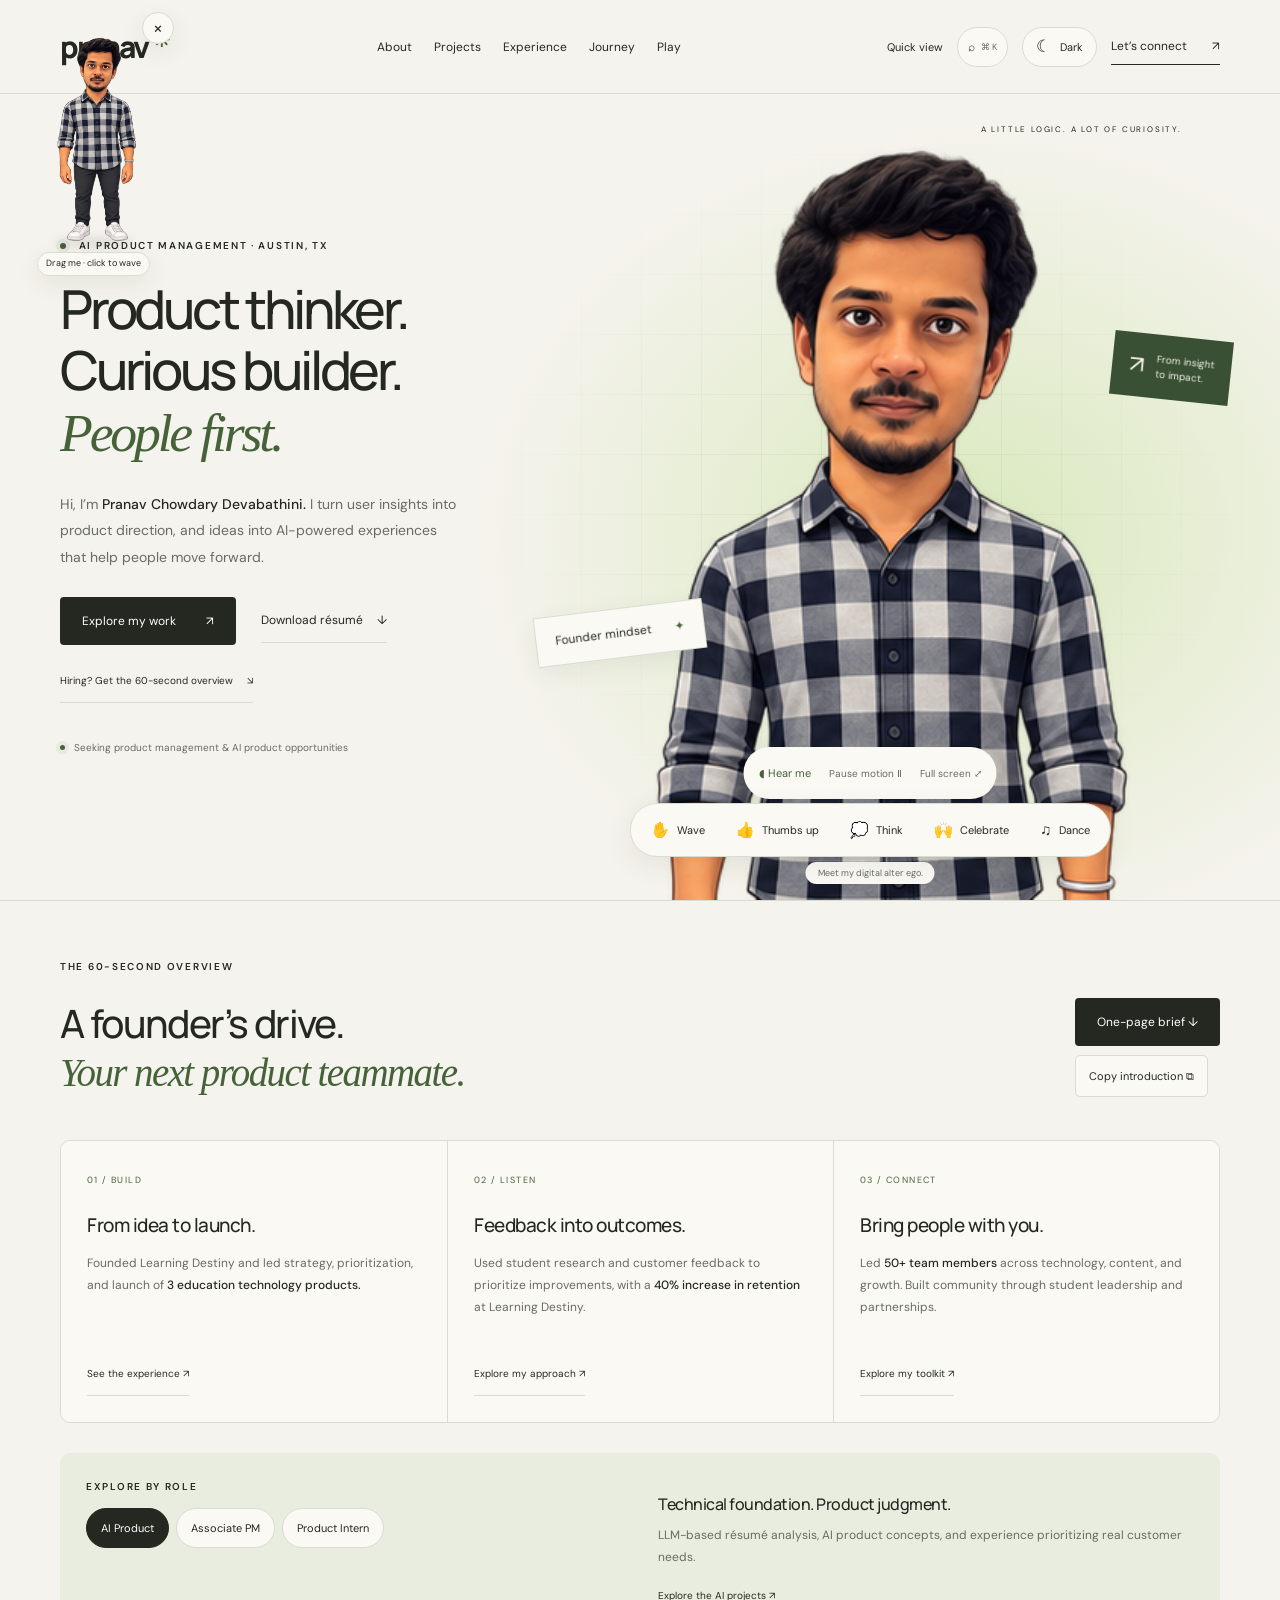
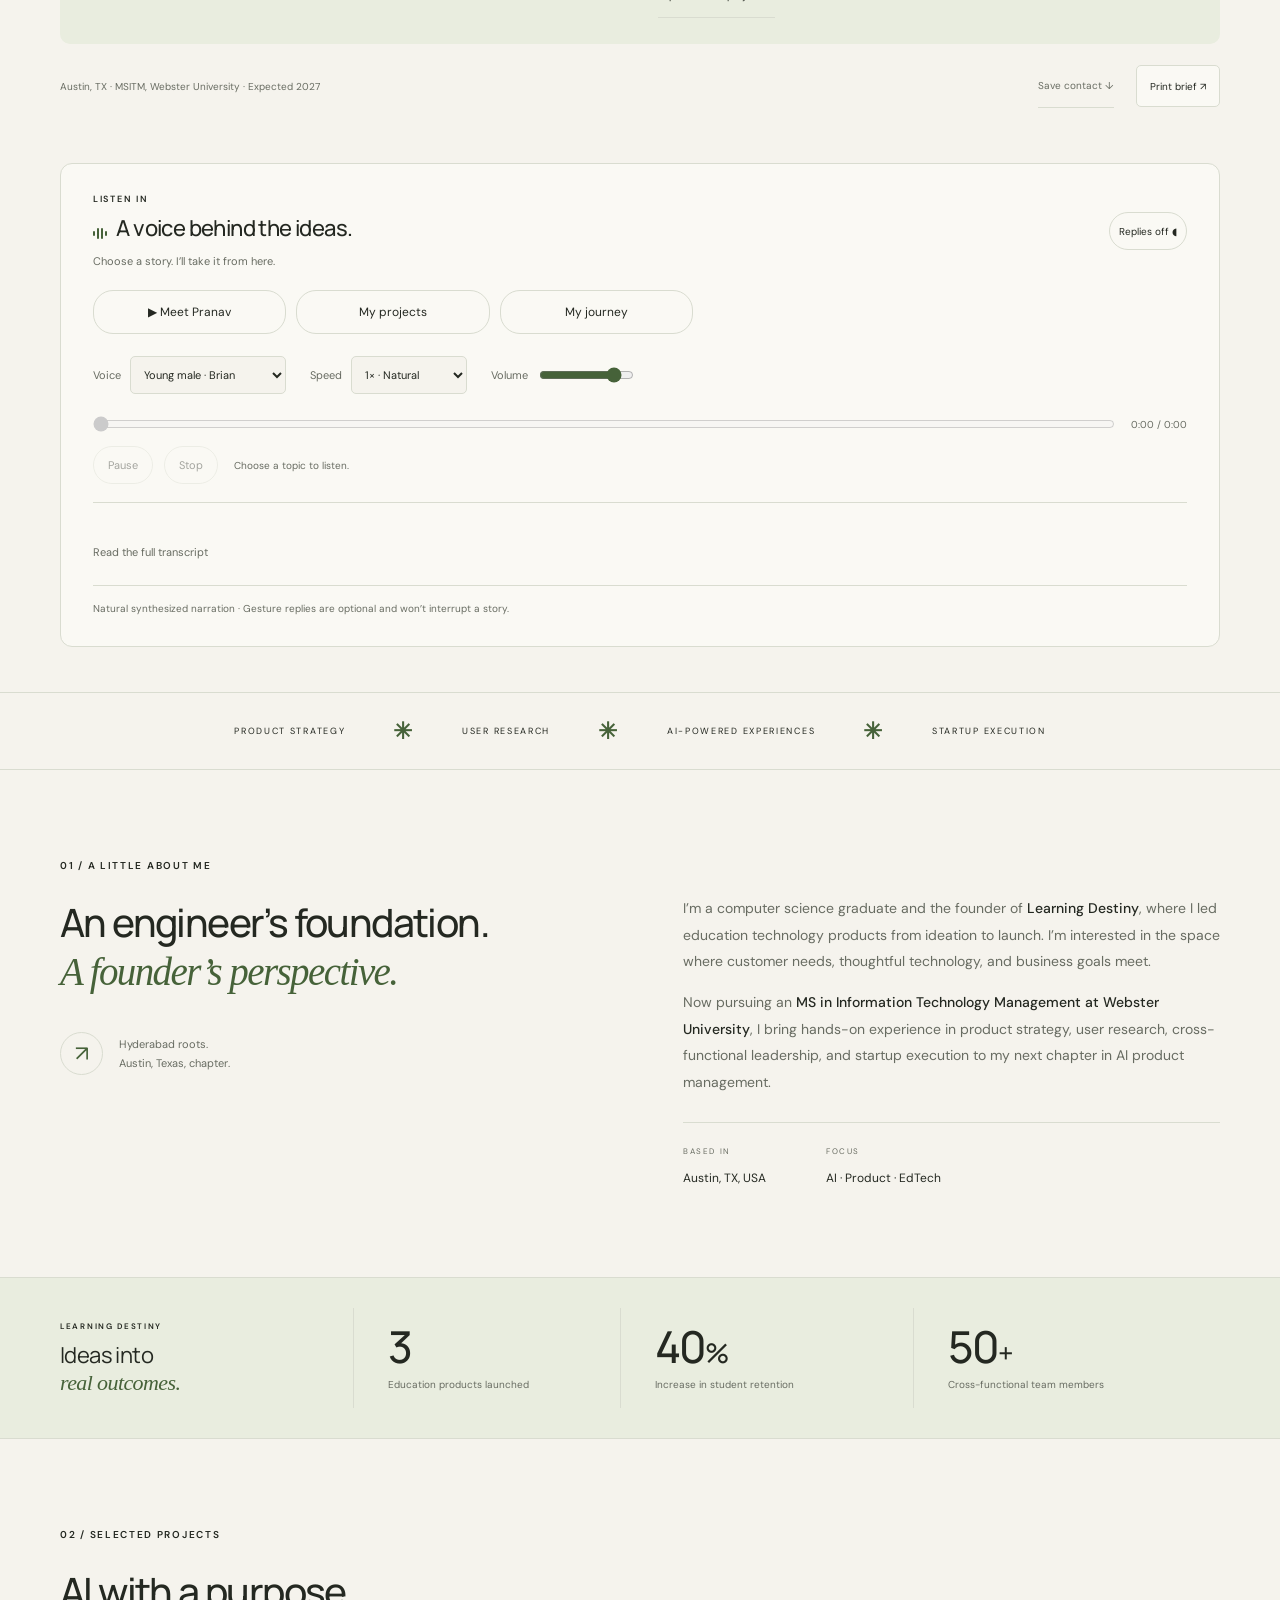
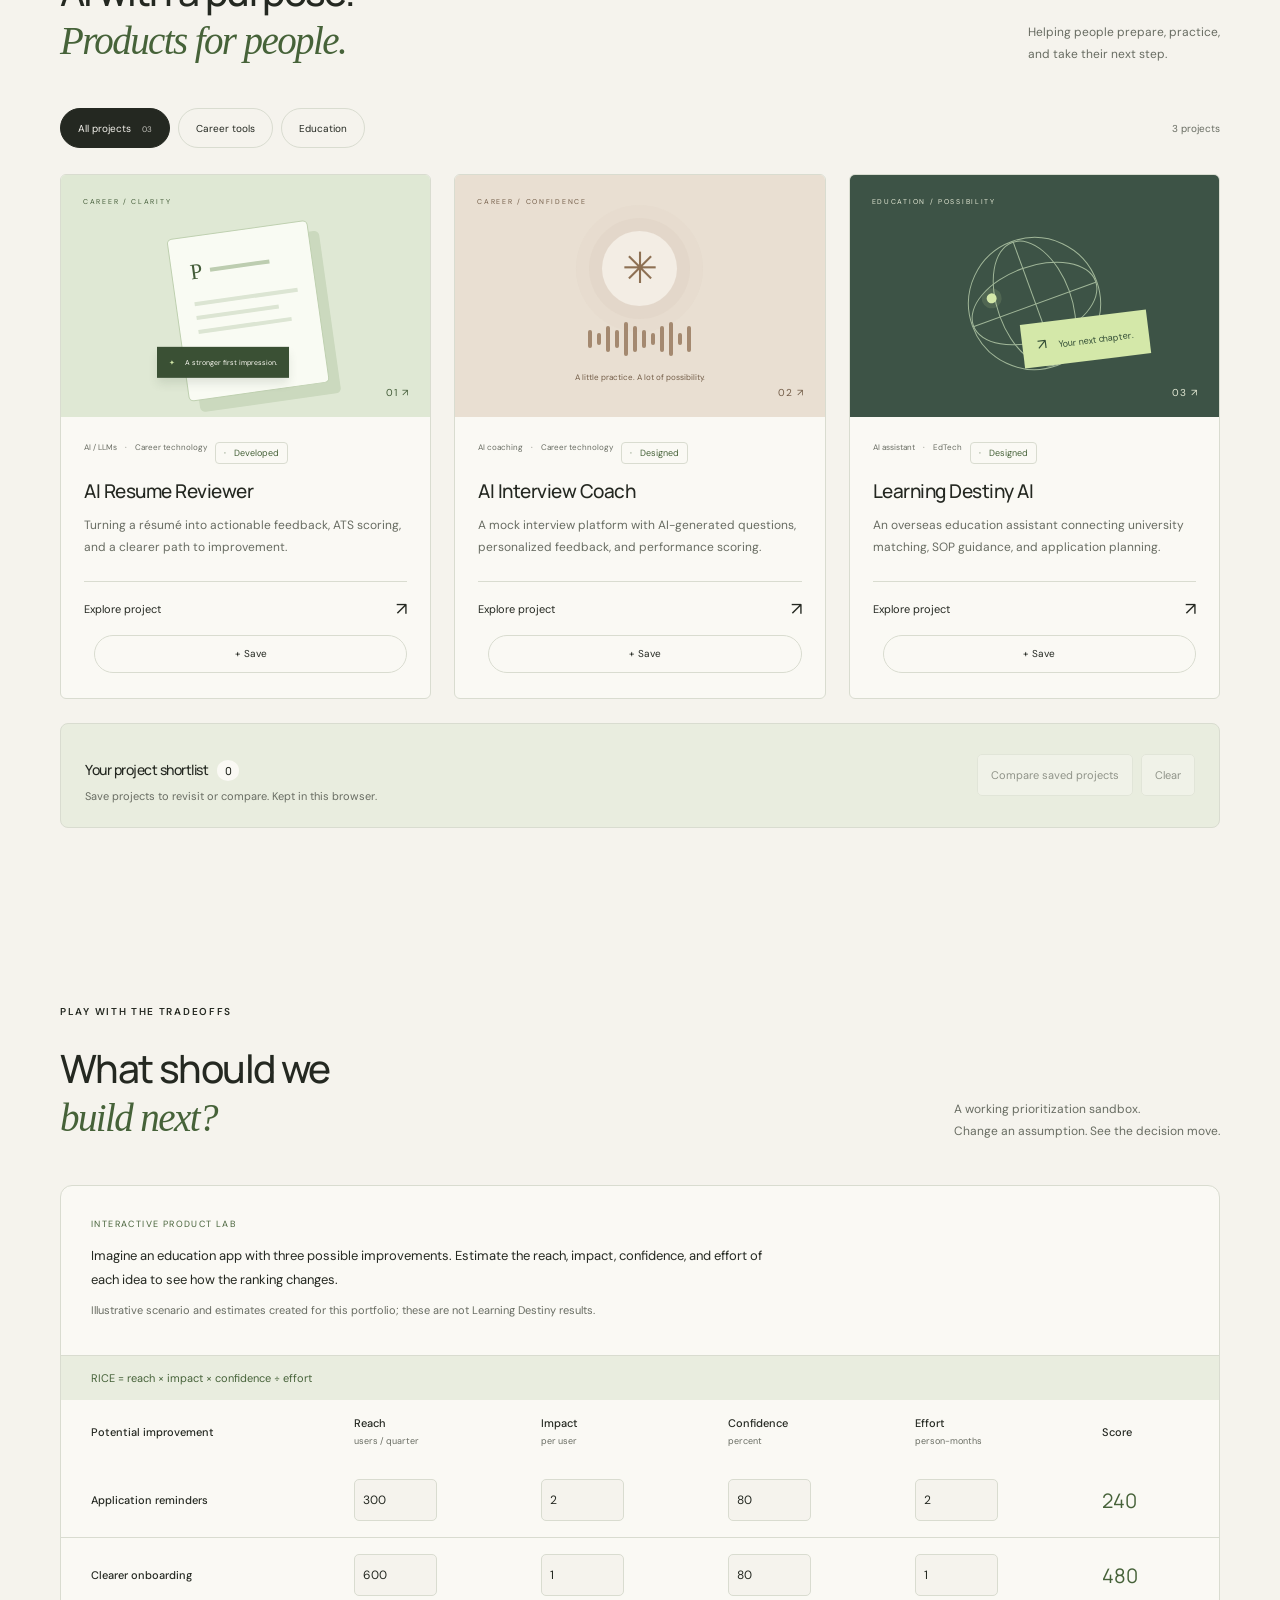
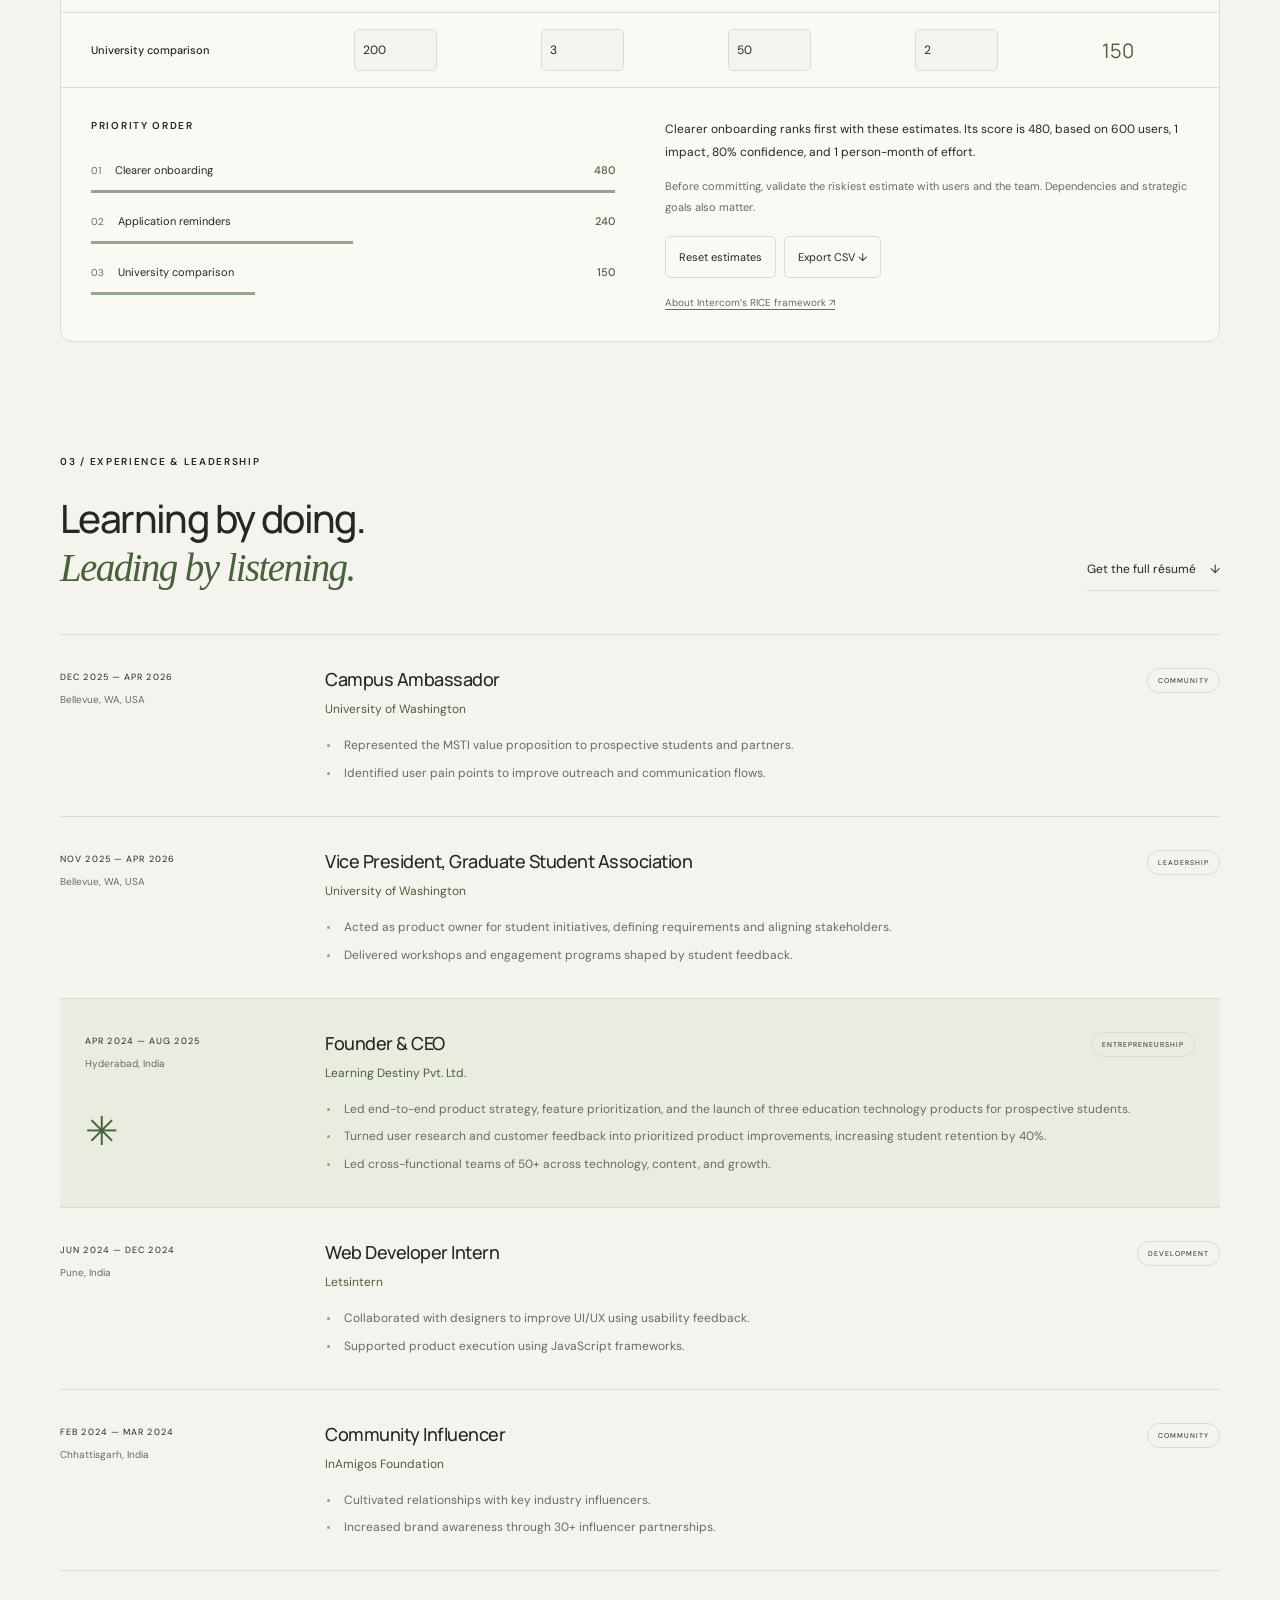
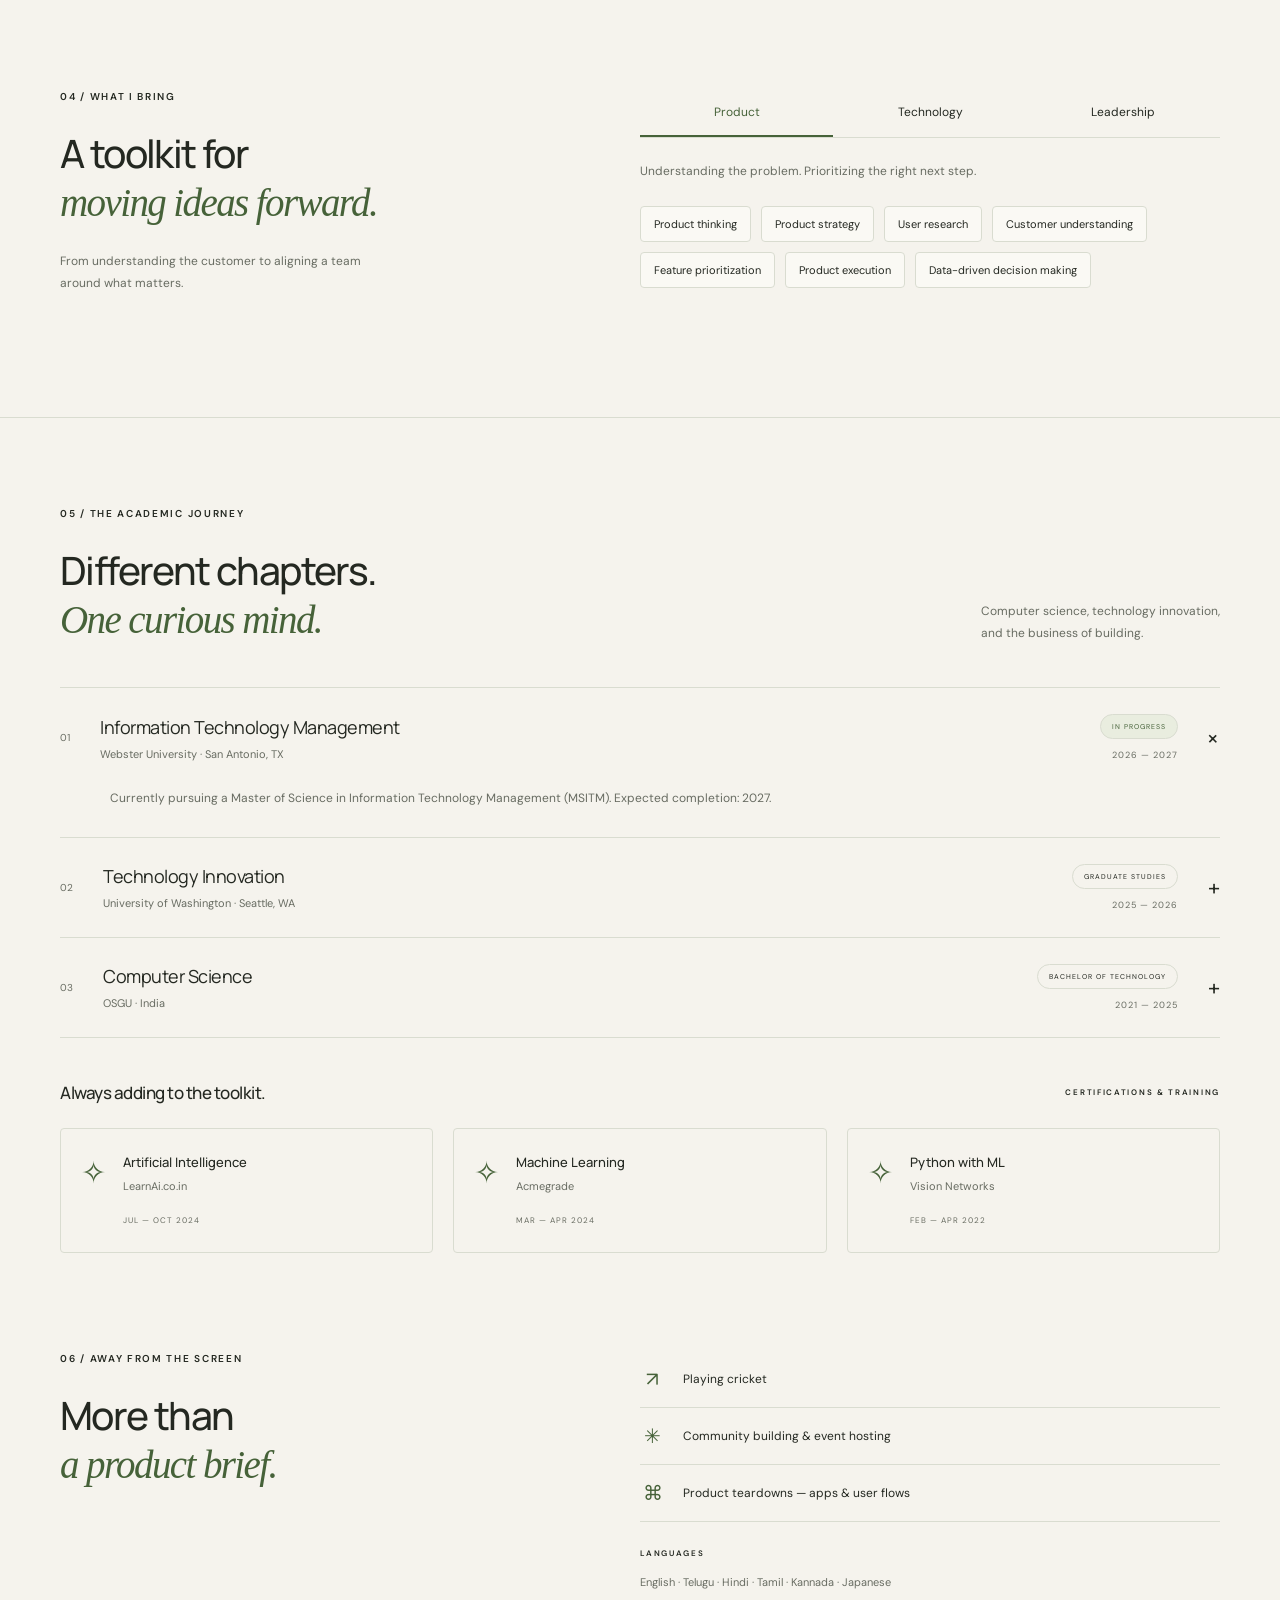
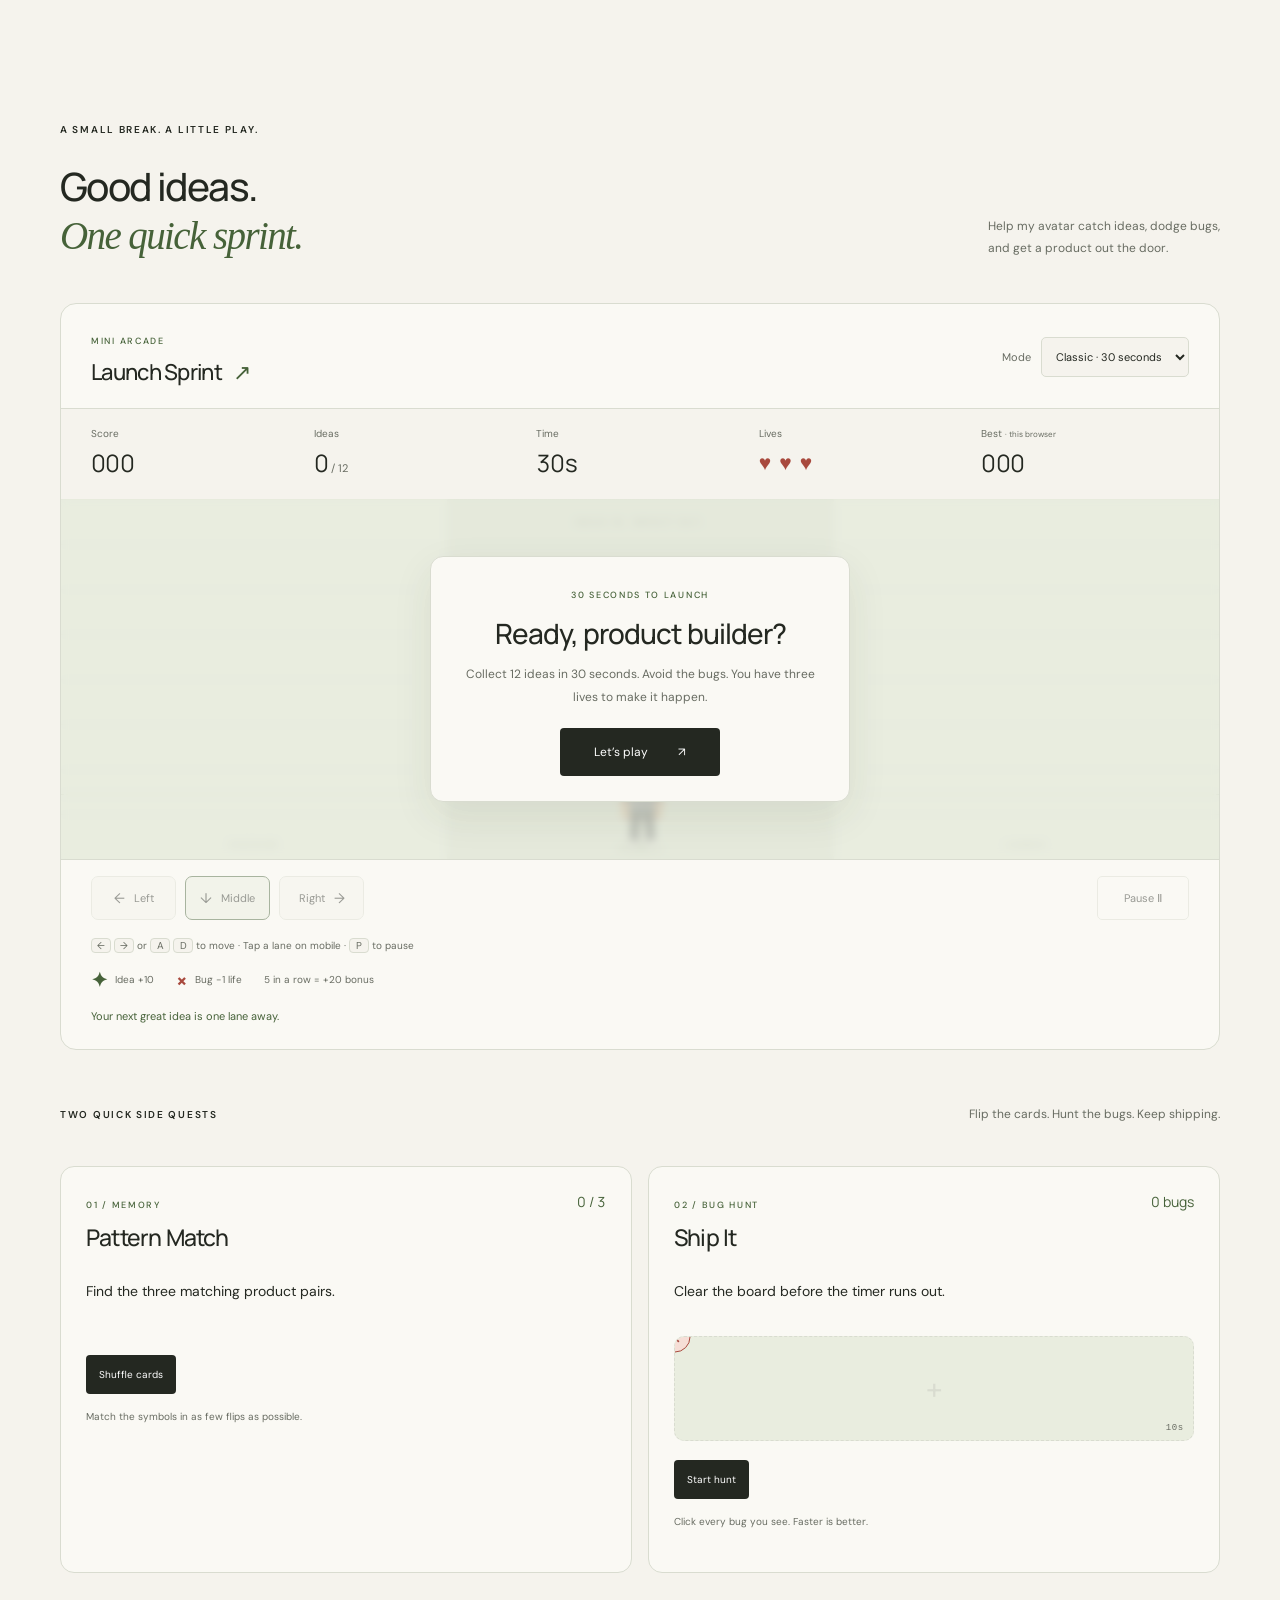
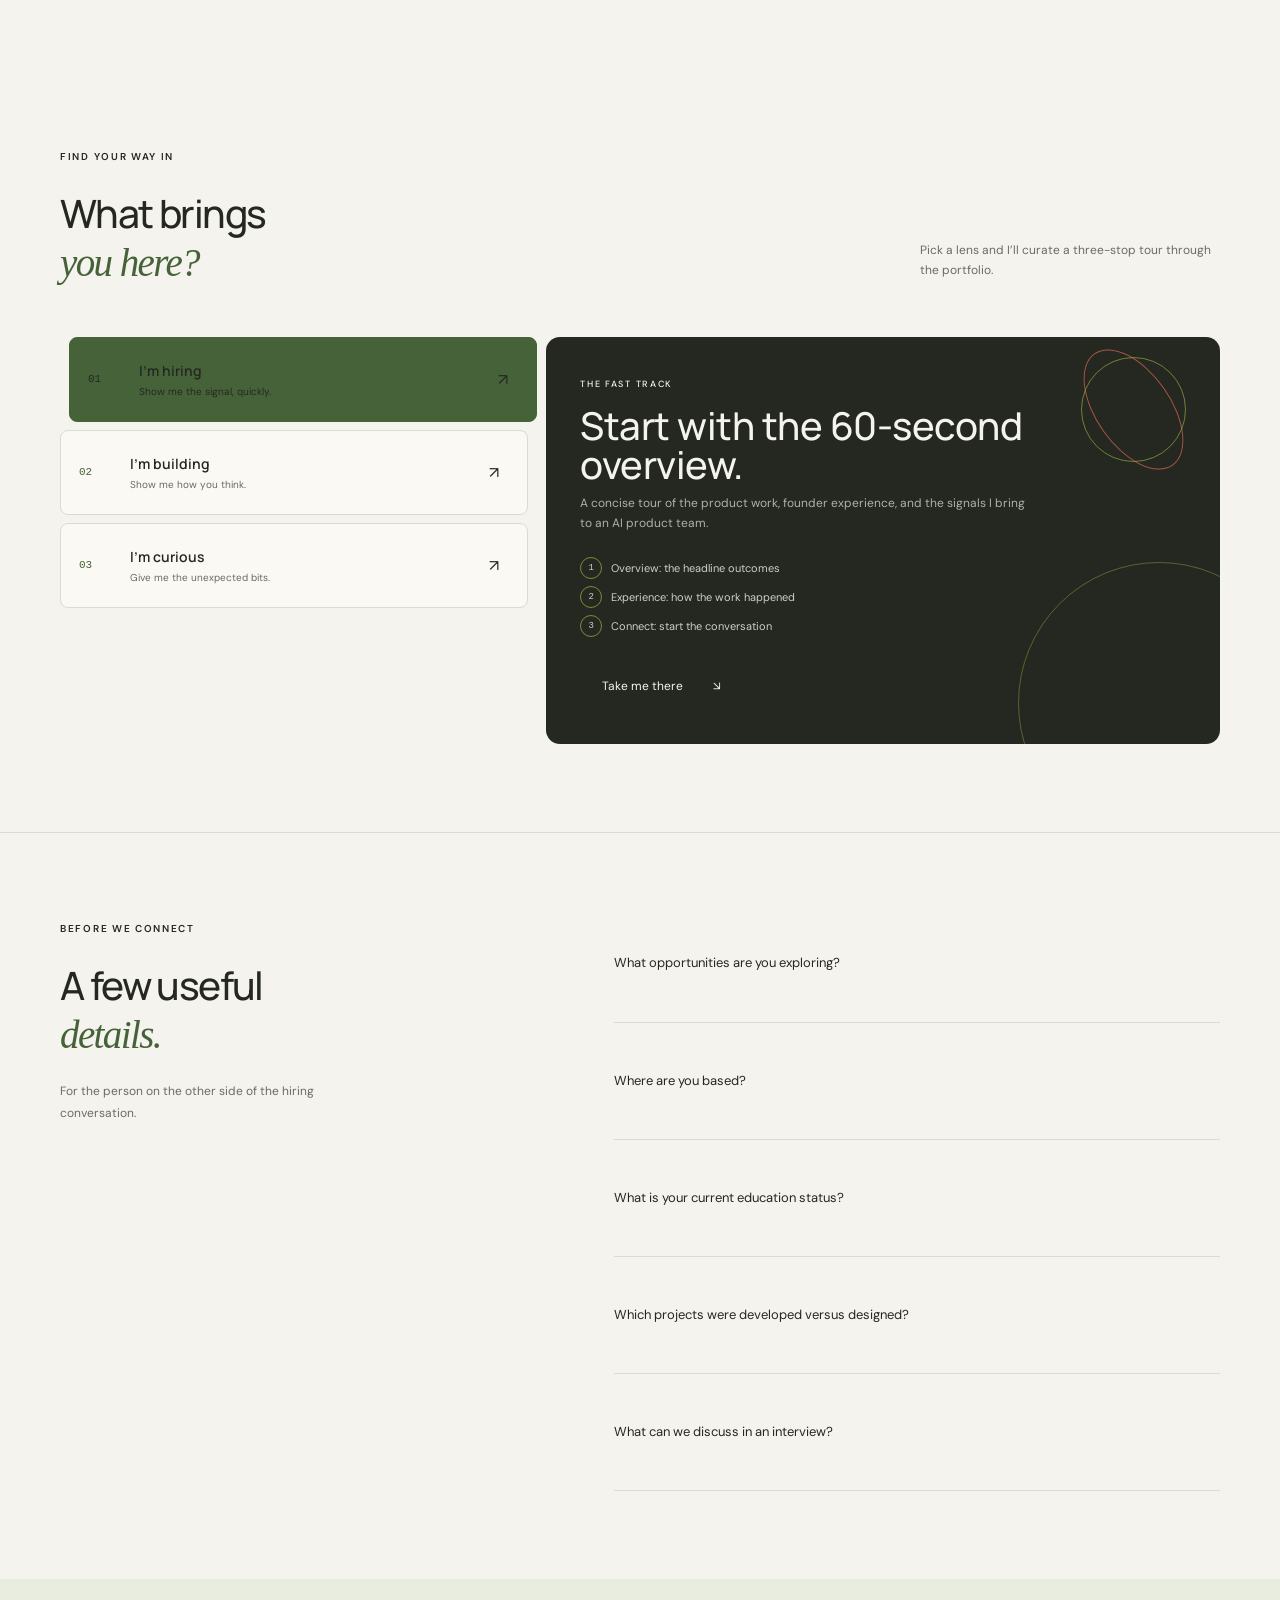
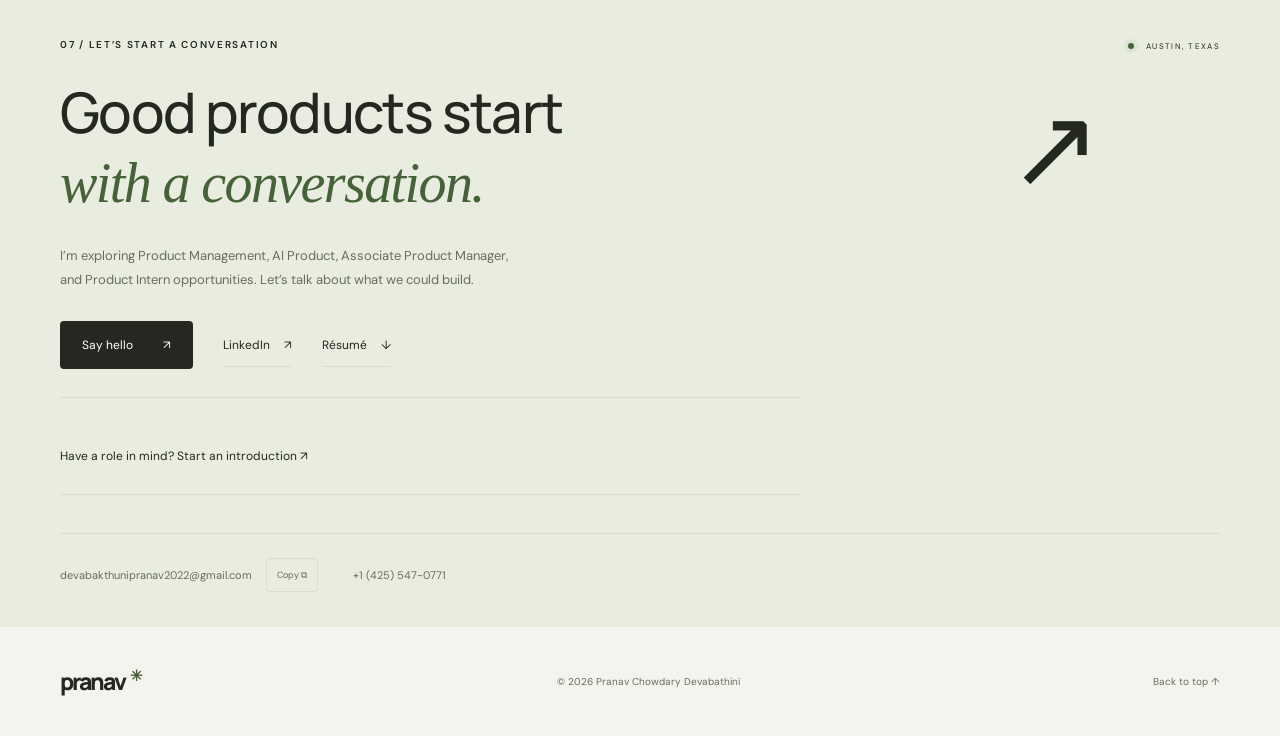
==== commit d23e8c35: "Update university naming" ====
--- a/index.html
+++ b/index.html
@@ -154,7 +154,7 @@
     <section id="journey" class="section journey" aria-labelledby="journey-title"><div class="section-heading"><div><p class="eyebrow">05 / THE ACADEMIC JOURNEY</p><h2 id="journey-title">Different chapters.<br><em>One curious mind.</em></h2></div><p>Computer science, technology innovation,<br>and the business of building.</p></div><div class="timeline">
       <details open><summary><span class="chapter">01</span><span class="degree">Information Technology Management<small>Webster University · San Antonio, TX</small></span><span class="degree-meta"><span class="degree-type current">IN PROGRESS</span><span>2026 — 2027</span></span><span class="expand" aria-hidden="true">+</span></summary><div class="chapter-body"><p>Currently pursuing a Master of Science in Information Technology Management (MSITM). Expected completion: 2027.</p></div></details>
       <details><summary><span class="chapter">02</span><span class="degree">Technology Innovation<small>University of Washington · Seattle, WA</small></span><span class="degree-meta"><span class="degree-type">GRADUATE STUDIES</span><span>2025 — 2026</span></span><span class="expand" aria-hidden="true">+</span></summary><div class="chapter-body"><p>Completed two graduate quarters in the Master of Science in Technology Innovation (MSTI) program before discontinuing my studies.</p></div></details>
-      <details><summary><span class="chapter">03</span><span class="degree">Computer Science<small>Om Sterling Global University · Hisar, India</small></span><span class="degree-meta"><span class="degree-type">BACHELOR OF TECHNOLOGY</span><span>2021 — 2025</span></span><span class="expand" aria-hidden="true">+</span></summary><div class="chapter-body"><p>Bachelor of Technology in Computer Science — the engineering foundation behind my work in product development and AI.</p></div></details>
+      <details><summary><span class="chapter">03</span><span class="degree">Computer Science<small>OSGU · India</small></span><span class="degree-meta"><span class="degree-type">BACHELOR OF TECHNOLOGY</span><span>2021 — 2025</span></span><span class="expand" aria-hidden="true">+</span></summary><div class="chapter-body"><p>Bachelor of Technology in Computer Science — the engineering foundation behind my work in product development and AI.</p></div></details>
     </div>
     <div class="certification-heading"><h3>Always adding to the toolkit.</h3><span class="eyebrow">CERTIFICATIONS & TRAINING</span></div><div class="certifications"><article><span aria-hidden="true">✧</span><div><h4>Artificial Intelligence</h4><p>LearnAi.co.in</p><small>JUL — OCT 2024</small></div></article><article><span aria-hidden="true">✧</span><div><h4>Machine Learning</h4><p>Acmegrade</p><small>MAR — APR 2024</small></div></article><article><span aria-hidden="true">✧</span><div><h4>Python with ML</h4><p>Vision Networks</p><small>FEB — APR 2022</small></div></article></div>
     </section>
@@ -214,7 +214,7 @@
     <section id="hiring-faq" class="section hiring-faq" aria-labelledby="faq-title"><div><p class="eyebrow">BEFORE WE CONNECT</p><h2 id="faq-title">A few useful<br><em>details.</em></h2><p>For the person on the other side of the hiring conversation.</p></div><div class="faq-list">
       <details><summary>What opportunities are you exploring?</summary><p>Product Management, AI Product, Associate Product Manager, and Product Intern opportunities, with a particular interest in user-centered AI and education technology.</p></details>
       <details><summary>Where are you based?</summary><p>Austin, Texas, with roots in Hyderabad, India. Please reach out to discuss your team’s location and working arrangements.</p></details>
-      <details><summary>What is your current education status?</summary><p>I’m pursuing an MS in Information Technology Management at Webster University, expected in 2027. I earned my B.Tech in Computer Science at Om Sterling Global University. I completed two graduate quarters at the University of Washington before discontinuing the Technology Innovation program.</p></details>
+      <details><summary>What is your current education status?</summary><p>I’m pursuing an MS in Information Technology Management at Webster University, expected in 2027. I earned my B.Tech in Computer Science at OSGU. I completed two graduate quarters at the University of Washington before discontinuing the Technology Innovation program.</p></details>
       <details><summary>Which projects were developed versus designed?</summary><p>I developed the AI Resume Reviewer. I designed the AI Interview Coach and Learning Destiny AI. The project summaries describe that work; the separate prioritization lab is an interactive portfolio exercise.</p></details>
       <details><summary>What can we discuss in an interview?</summary><p>Product prioritization at Learning Destiny, translating student feedback into improvements, leading cross-functional teams, the thinking behind my AI projects, and my transition from computer science to product management.</p></details>
     </div></section>
